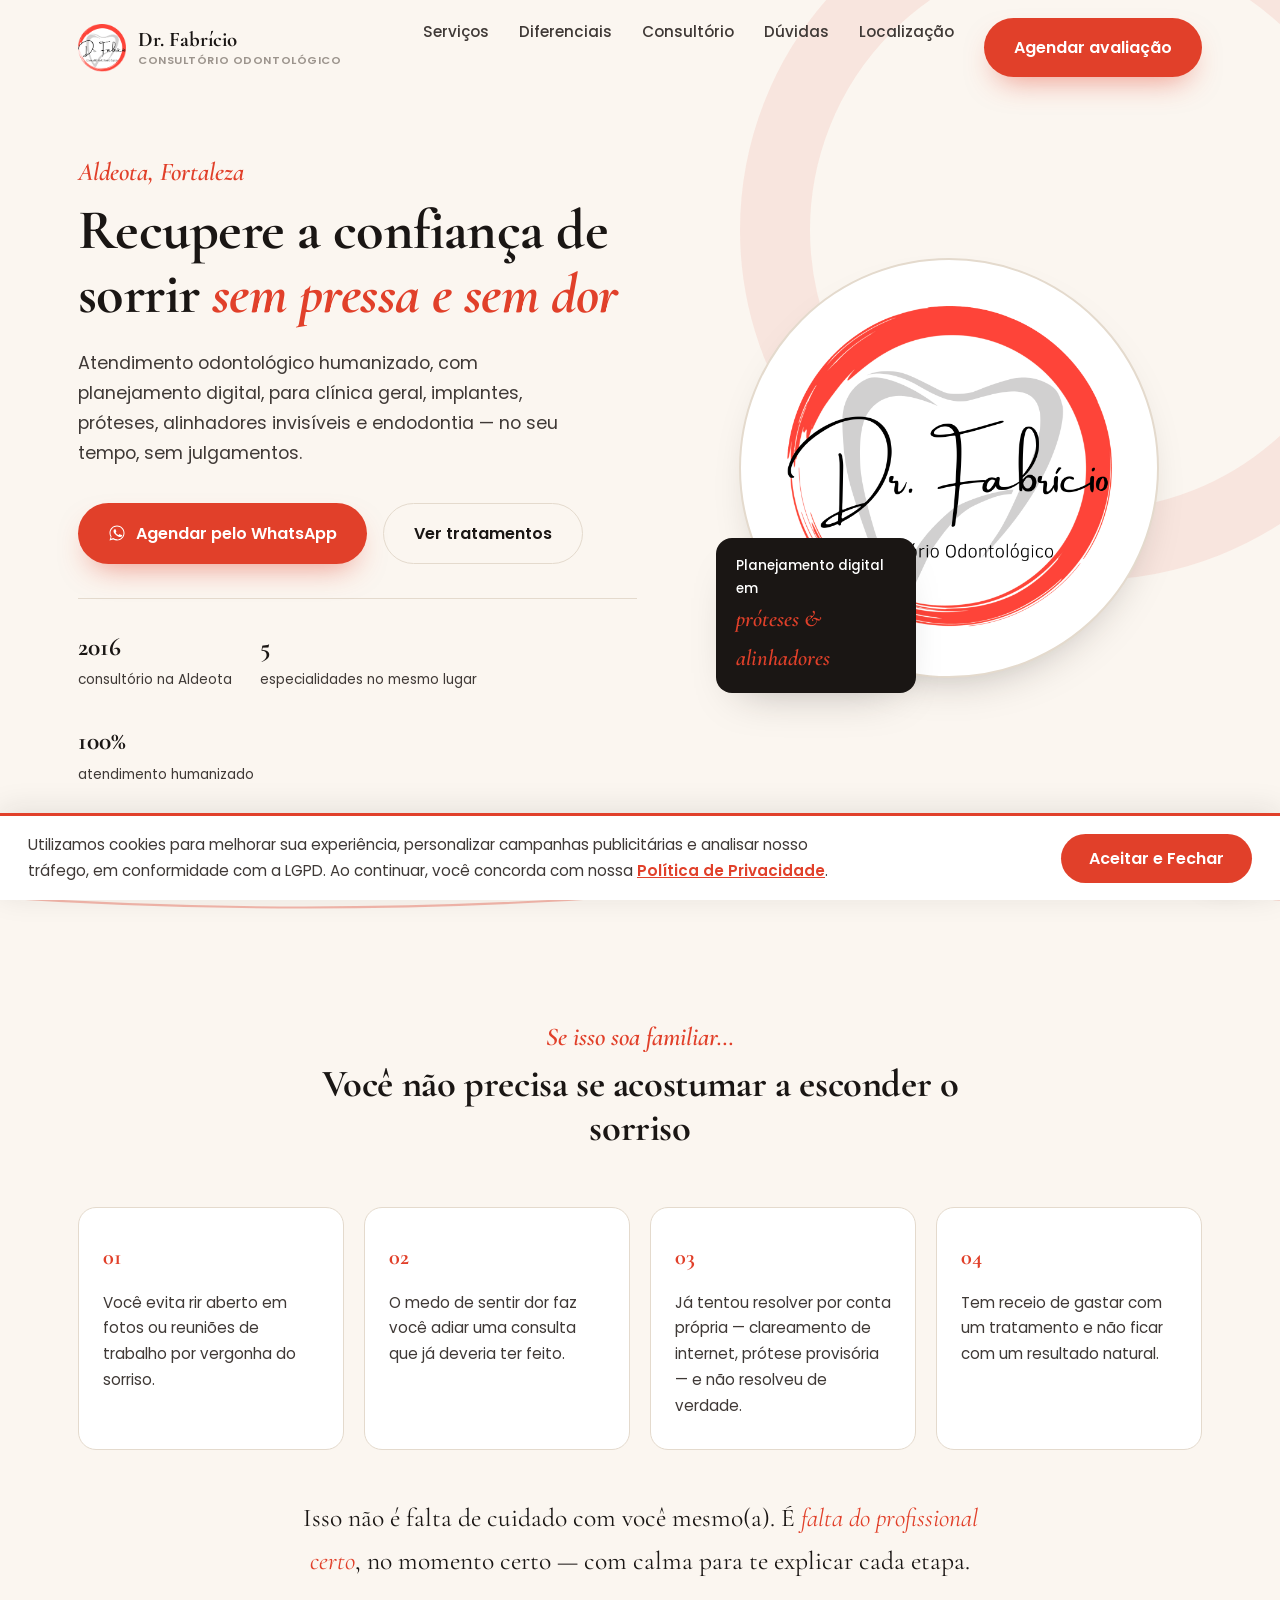
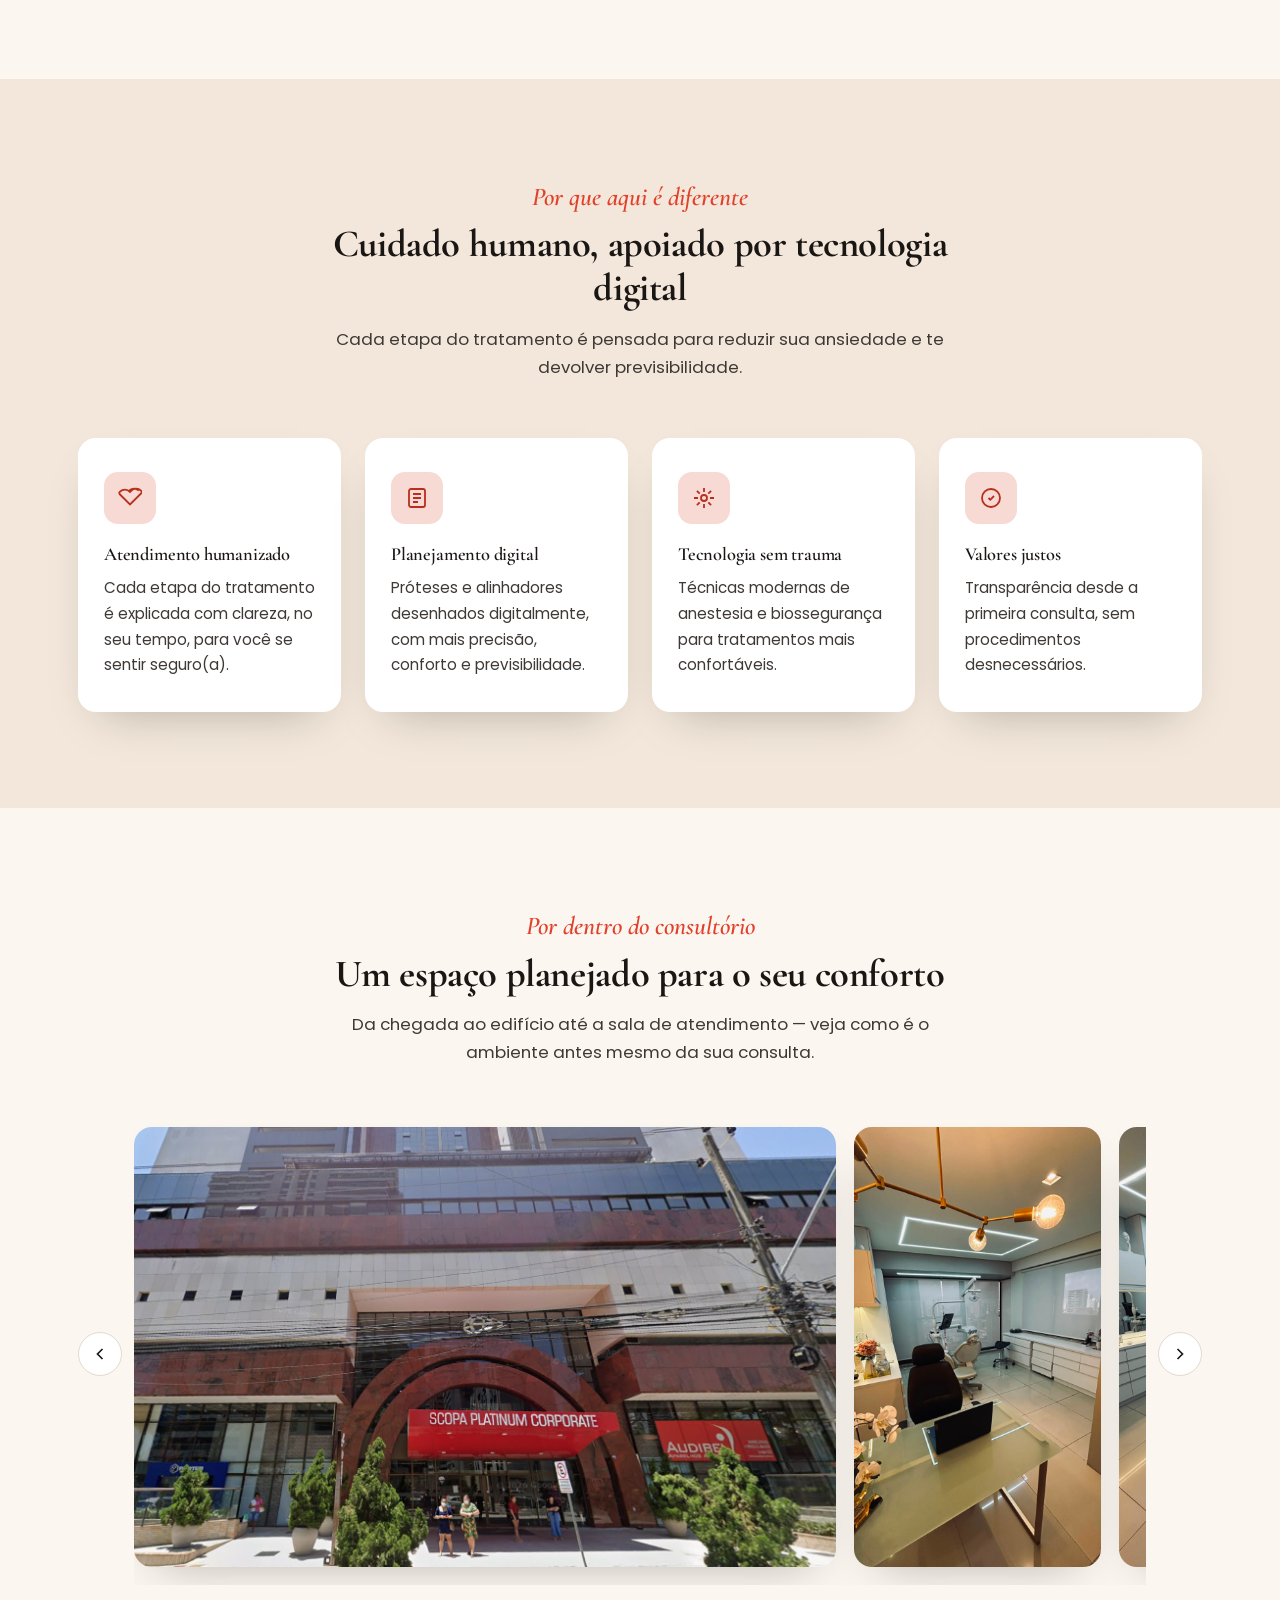
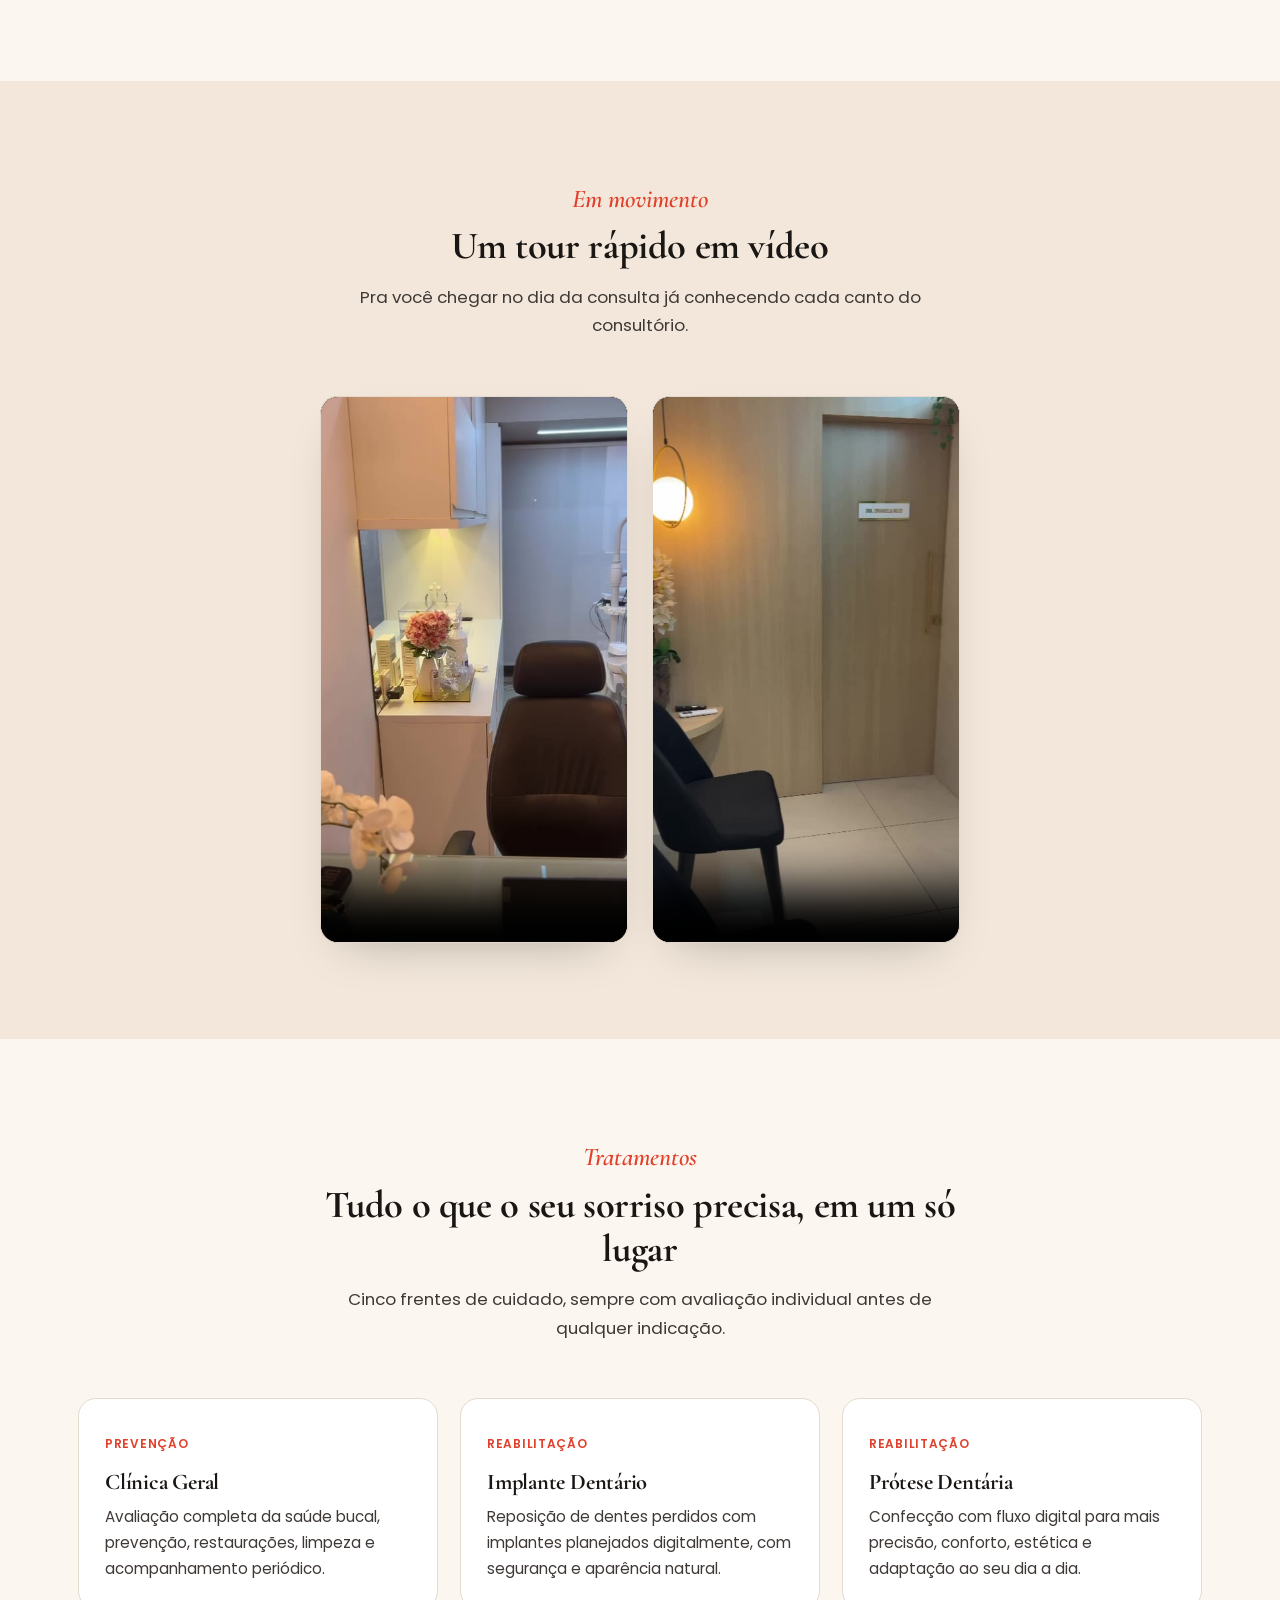
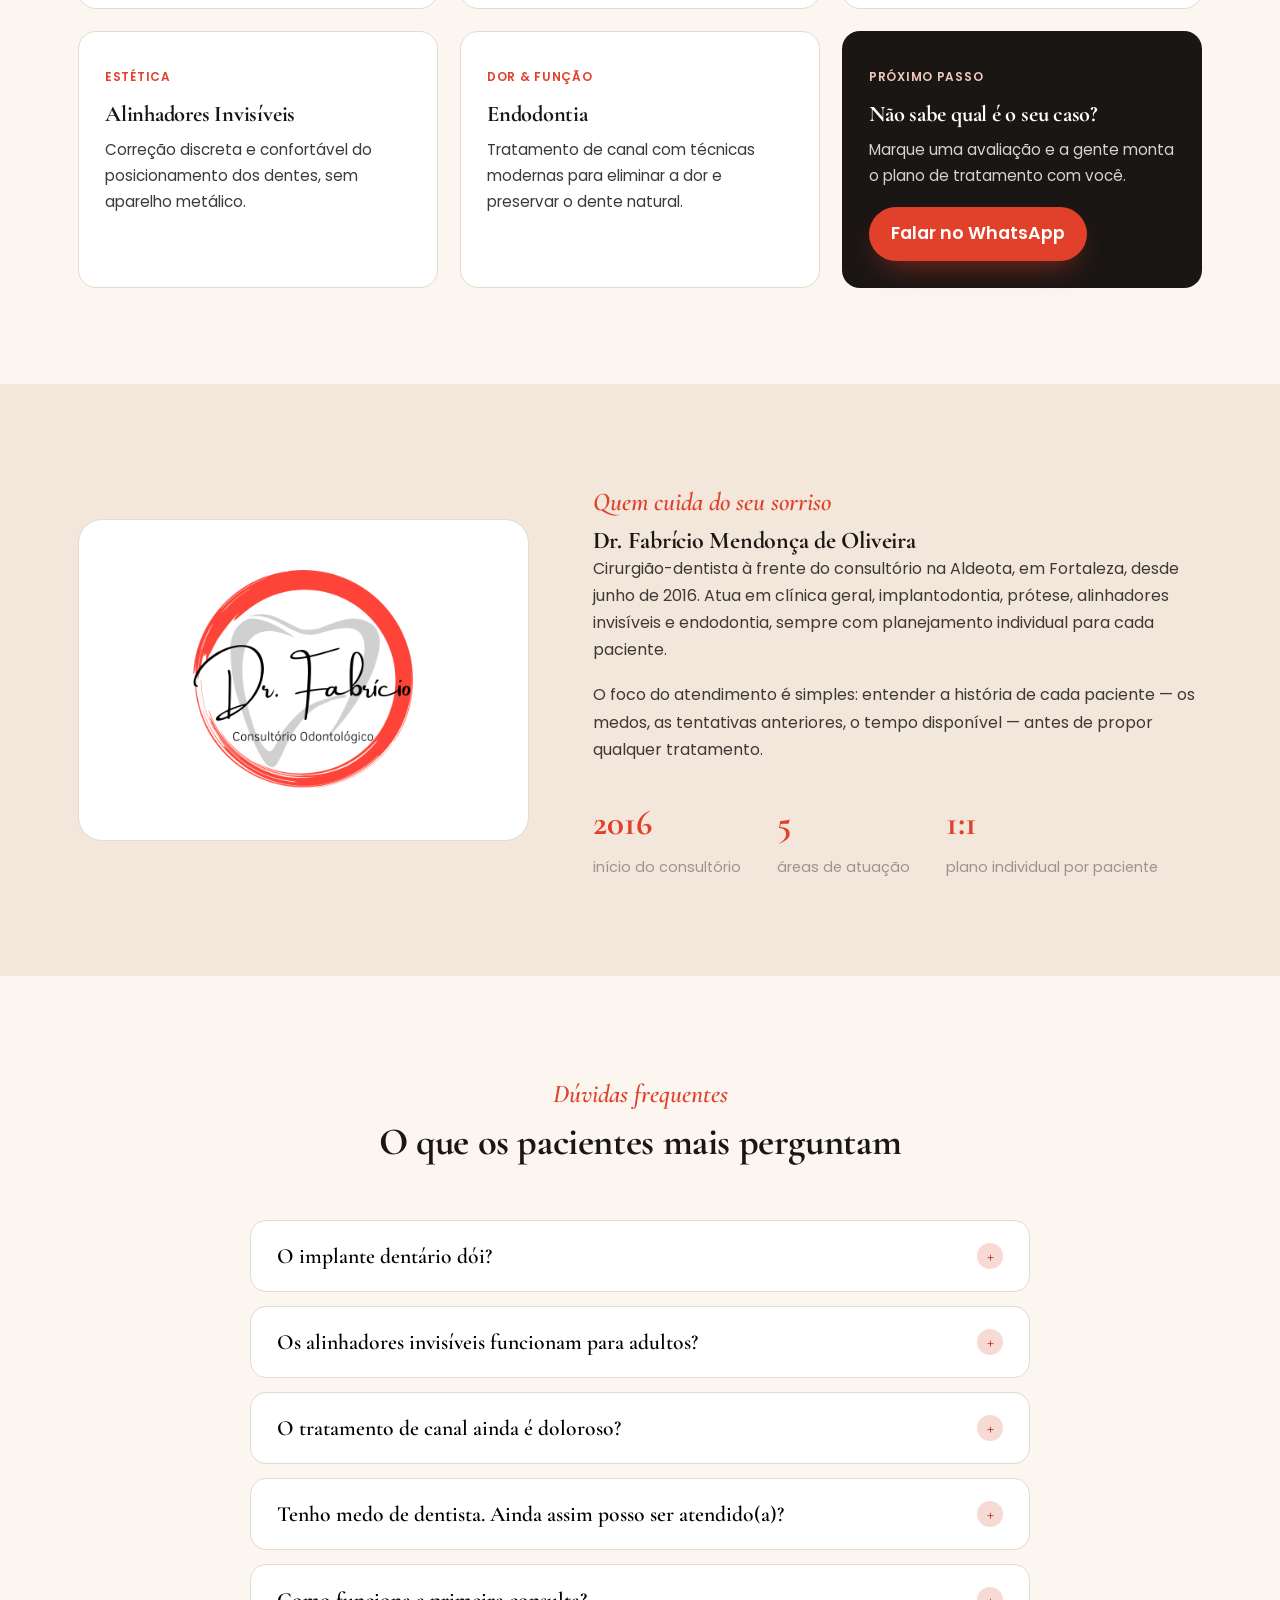
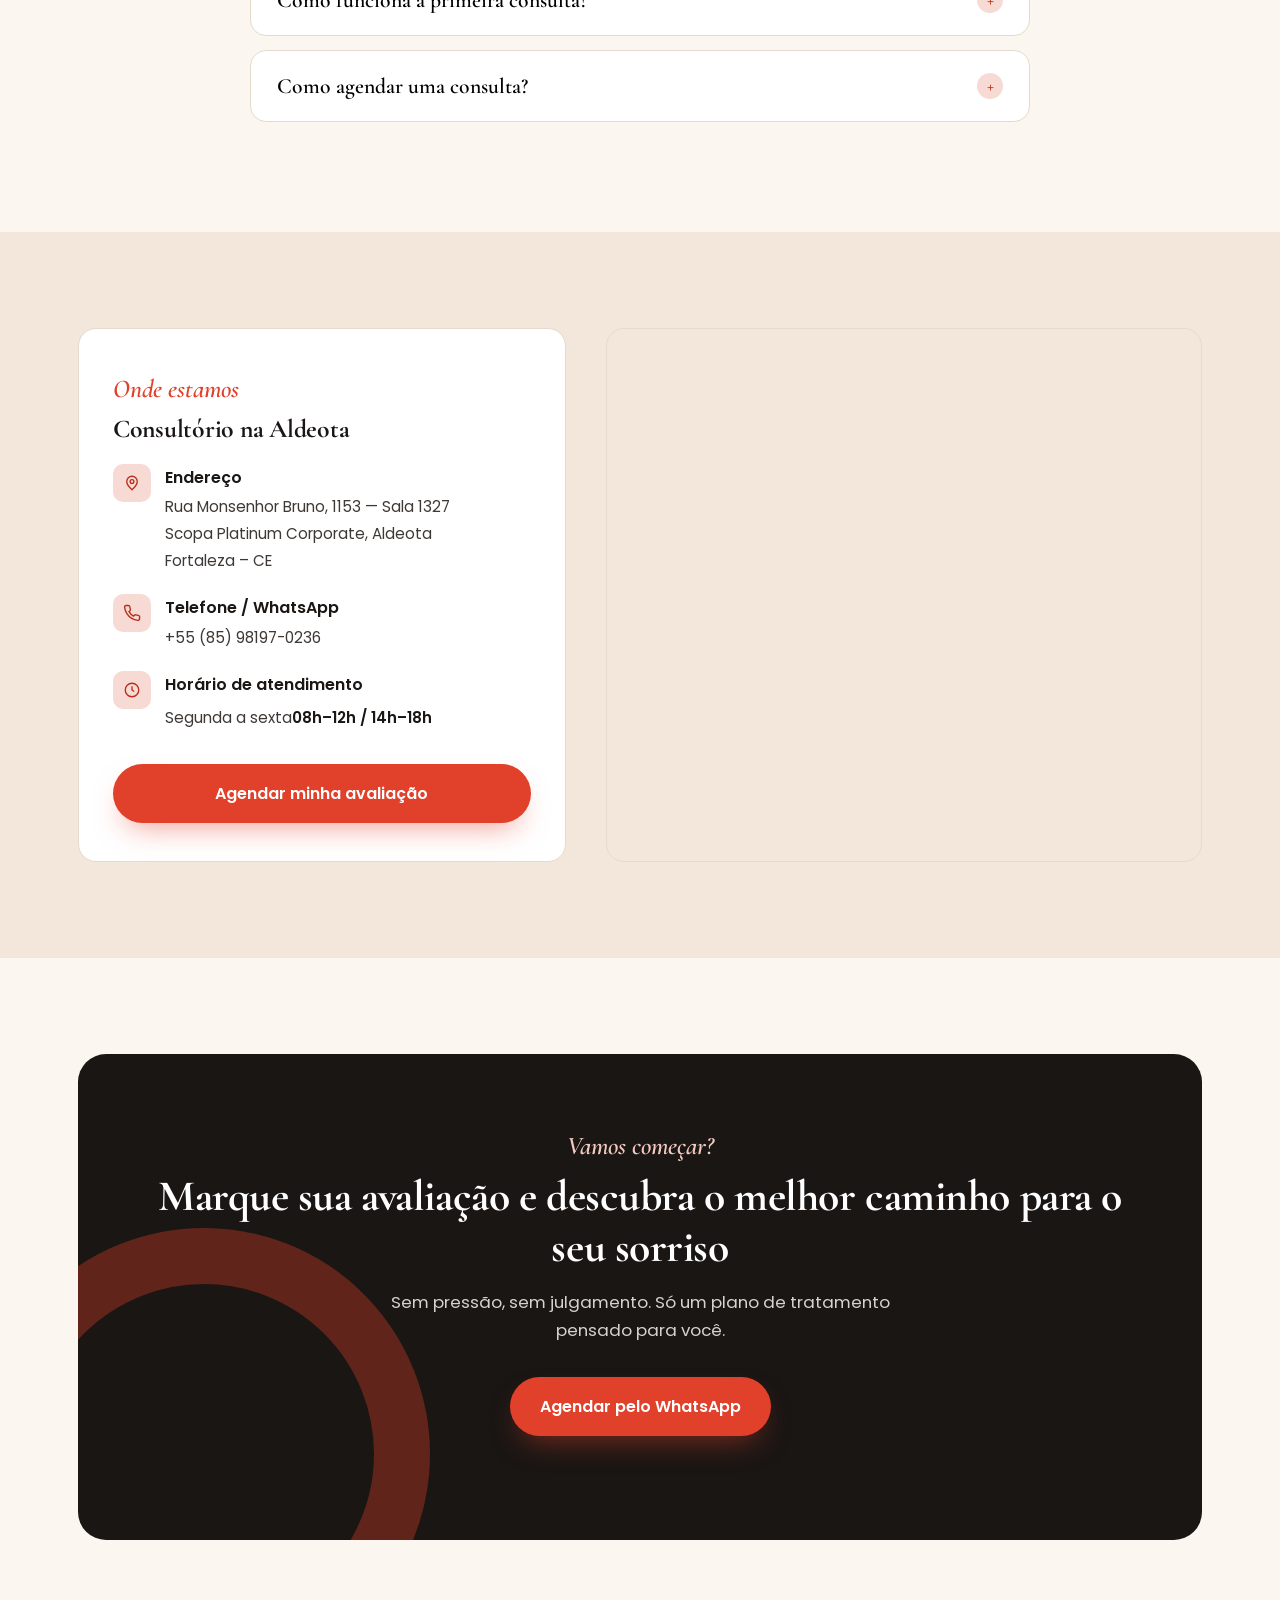
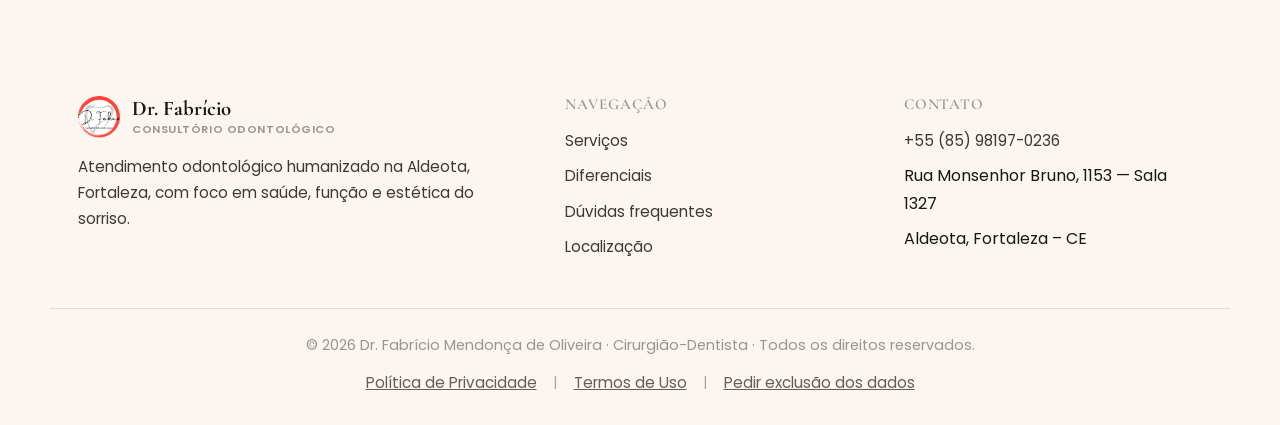
==== index.html @ 9b830673 "feat: atualizacao completa com LGPD, formspree e tipografia" ====
<!DOCTYPE html>
<html lang="pt-BR">
<head>
<meta charset="UTF-8">
<meta name="viewport" content="width=device-width, initial-scale=1.0">
<title>Dr. Fabrício Mendonça de Oliveira | Cirurgião-Dentista em Aldeota, Fortaleza</title>
<meta name="description" content="Consultório odontológico do Dr. Fabrício Mendonça de Oliveira na Aldeota, Fortaleza. Clínica geral, implante, prótese, alinhadores invisíveis e endodontia com atendimento humanizado e planejamento digital.">
<meta name="robots" content="index, follow">
<link rel="canonical" href="https://drfabriciooliveira.netlify.app/">
<meta name="theme-color" content="#E1402A">

<!-- Open Graph -->
<meta property="og:type" content="website">
<meta property="og:locale" content="pt_BR">
<meta property="og:url" content="https://drfabriciooliveira.netlify.app/">
<meta property="og:site_name" content="Dr. Fabrício Mendonça de Oliveira | Consultório Odontológico">
<meta property="og:title" content="Dr. Fabrício Mendonça de Oliveira | Cirurgião-Dentista em Aldeota, Fortaleza">
<meta property="og:description" content="Clínica geral, implante, prótese, alinhadores invisíveis e endodontia com atendimento humanizado e planejamento digital na Aldeota, Fortaleza.">
<meta property="og:image" content="https://drfabriciooliveira.netlify.app/assets/og-image.jpg">
<meta property="og:image:width" content="1200">
<meta property="og:image:height" content="630">

<!-- Twitter Card -->
<meta name="twitter:card" content="summary_large_image">
<meta name="twitter:title" content="Dr. Fabrício Mendonça de Oliveira | Cirurgião-Dentista em Aldeota, Fortaleza">
<meta name="twitter:description" content="Clínica geral, implante, prótese, alinhadores invisíveis e endodontia com atendimento humanizado e planejamento digital na Aldeota, Fortaleza.">
<meta name="twitter:image" content="https://drfabriciooliveira.netlify.app/assets/og-image.jpg">

<!-- Dados estruturados (Google) -->
<script type="application/ld+json">
{
  "@context": "https://schema.org",
  "@type": "Dentist",
  "name": "Dr. Fabrício Mendonça de Oliveira",
  "image": "https://drfabriciooliveira.netlify.app/assets/logo.png",
  "url": "https://drfabriciooliveira.netlify.app/",
  "telephone": "+5585981970236",
  "priceRange": "$$",
  "address": {
    "@type": "PostalAddress",
    "streetAddress": "Rua Monsenhor Bruno, 1153, Sala 1327, Scopa Platinum Corporate",
    "addressLocality": "Fortaleza",
    "addressRegion": "CE",
    "addressCountry": "BR"
  },
  "openingHoursSpecification": {
    "@type": "OpeningHoursSpecification",
    "dayOfWeek": ["Monday", "Tuesday", "Wednesday", "Thursday", "Friday"],
    "opens": "08:00",
    "closes": "18:00"
  },
  "medicalSpecialty": ["Dentistry", "Implantology", "Endodontics"],
  "founder": {
    "@type": "Person",
    "name": "Fabrício Mendonça de Oliveira"
  },
  "foundingDate": "2016-06"
}
</script>

<link rel="icon" type="image/x-icon" href="assets/favicon.ico">
<link rel="icon" type="image/png" sizes="16x16" href="assets/favicon-16x16.png">
<link rel="icon" type="image/png" sizes="32x32" href="assets/favicon-32x32.png">
<link rel="icon" type="image/png" sizes="48x48" href="assets/favicon-48x48.png">
<link rel="apple-touch-icon" sizes="180x180" href="assets/apple-touch-icon.png">
<link rel="icon" type="image/png" sizes="192x192" href="assets/android-chrome-192x192.png">
<link rel="icon" type="image/png" sizes="512x512" href="assets/android-chrome-512x512.png">

<link rel="preconnect" href="https://fonts.googleapis.com">
<link rel="preconnect" href="https://fonts.gstatic.com" crossorigin>
<!-- Única Fonte para 100% do Site: Cormorant Garamond -->
<link href="https://fonts.googleapis.com/css2?family=Cormorant+Garamond:ital,wght@0,500;0,600;0,700;1,500;1,600&family=Poppins:wght@400;500;600&display=swap" rel="stylesheet">

<link rel="stylesheet" href="style.css">
</head>
<body>

<!-- ================= HEADER ================= -->
<header id="header">
  <div class="container">
    <a href="#top" class="brand">
      <img src="assets/logo.png" alt="Logo Dr. Fabrício Mendonça de Oliveira">
      <div class="brand-name">Dr. Fabrício
        <span>Consultório Odontológico</span>
      </div>
    </a>
    <button class="menu-toggle" id="menuToggle" aria-label="Abrir menu" aria-expanded="false" aria-controls="navLinks">
      <span></span><span></span><span></span>
    </button>
    <nav>
      <ul class="nav-links" id="navLinks">
        <li><a href="#servicos">Serviços</a></li>
        <li><a href="#diferenciais">Diferenciais</a></li>
        <li><a href="#consultorio">Consultório</a></li>
        <li><a href="#faq">Dúvidas</a></li>
        <li><a href="#local">Localização</a></li>
        <li><a class="btn btn-primary" href="https://wa.me/5585981970236?text=Ol%C3%A1!%20Quero%20agendar%20uma%20avalia%C3%A7%C3%A3o." target="_blank" rel="noopener noreferrer">Agendar avaliação</a></li>
      </ul>
    </nav>
  </div>
</header>

<!-- ================= HERO ================= -->
<section class="hero" id="top">
  <div class="container">
    <div class="hero-copy reveal in">
      <span class="eyebrow">Aldeota, Fortaleza</span>
      <h1>Recupere a confiança de sorrir <em>sem pressa e sem dor</em></h1>
      <p class="lead">Atendimento odontológico humanizado, com planejamento digital, para clínica geral, implantes, próteses, alinhadores invisíveis e endodontia — no seu tempo, sem julgamentos.</p>
      <div class="hero-ctas">
        <a class="btn btn-primary" href="https://wa.me/5585981970236?text=Ol%C3%A1!%20Quero%20agendar%20uma%20avalia%C3%A7%C3%A3o." target="_blank" rel="noopener noreferrer">
          <svg width="18" height="18" viewBox="0 0 24 24" fill="currentColor"><path d="M17.5 14.4c-.3-.1-1.6-.8-1.9-.9-.3-.1-.4-.1-.6.1-.2.3-.7.9-.8 1-.2.2-.3.2-.5.1-1.5-.7-2.5-1.3-3.4-3-.3-.5.3-.4.7-1.5.1-.2 0-.4 0-.5C11 9.5 10.4 8 10.2 7.4c-.2-.5-.4-.5-.6-.5h-.5c-.2 0-.5.1-.7.3-.2.3-1 1-1 2.3s1 2.7 1.1 2.9c.1.2 2 3.1 4.9 4.3.7.3 1.2.5 1.6.6.7.2 1.3.2 1.8.1.6-.1 1.6-.7 1.9-1.3.2-.6.2-1.1.1-1.3-.1-.1-.3-.2-.5-.3z"/><path d="M12 2C6.5 2 2 6.5 2 12c0 1.9.5 3.7 1.5 5.3L2 22l4.9-1.3C8.4 21.5 10.2 22 12 22c5.5 0 10-4.5 10-10S17.5 2 12 2zm0 18.2c-1.6 0-3.2-.4-4.5-1.2l-.3-.2-3.3.9.9-3.2-.2-.3C3.7 14.9 3.3 13.5 3.3 12c0-4.8 3.9-8.7 8.7-8.7s8.7 3.9 8.7 8.7-3.9 8.7-8.7 8.7z"/></svg>
          Agendar pelo WhatsApp
        </a>
        <a class="btn btn-ghost" href="#servicos">Ver tratamentos</a>
      </div>
      <div class="hero-trust">
        <div><strong>2016</strong>consultório na Aldeota</div>
        <div><strong>5</strong>especialidades no mesmo lugar</div>
        <div><strong>100%</strong>atendimento humanizado</div>
      </div>
    </div>
    <div class="hero-visual reveal in">
      <div class="ring">
        <img src="assets/logo.png" alt="Dr. Fabrício Mendonça de Oliveira">
        <div class="badge">Planejamento digital em <span>próteses & alinhadores</span></div>
      </div>
    </div>
  </div>
</section>

<!-- brush arc divider -->
<svg class="arc-divider" viewBox="0 0 1200 40" preserveAspectRatio="none" aria-hidden="true">
  <path d="M0 20 Q 300 40 600 18 T 1200 22" stroke="currentColor" stroke-width="2" fill="none" opacity=".35"/>
</svg>

<!-- ================= DOR ================= -->
<section class="section" id="dor">
  <div class="container">
    <div class="section-head reveal">
      <span class="eyebrow">Se isso soa familiar…</span>
      <h2>Você não precisa se acostumar a esconder o sorriso</h2>
    </div>
    <div class="dores">
      <div class="dor-card reveal">
        <div class="num">01</div>
        <p>Você evita rir aberto em fotos ou reuniões de trabalho por vergonha do sorriso.</p>
      </div>
      <div class="dor-card reveal">
        <div class="num">02</div>
        <p>O medo de sentir dor faz você adiar uma consulta que já deveria ter feito.</p>
      </div>
      <div class="dor-card reveal">
        <div class="num">03</div>
        <p>Já tentou resolver por conta própria — clareamento de internet, prótese provisória — e não resolveu de verdade.</p>
      </div>
      <div class="dor-card reveal">
        <div class="num">04</div>
        <p>Tem receio de gastar com um tratamento e não ficar com um resultado natural.</p>
      </div>
    </div>
    <p class="bridge-line reveal">Isso não é falta de cuidado com você mesmo(a). É <em>falta do profissional certo</em>, no momento certo — com calma para te explicar cada etapa.</p>
  </div>
</section>

<!-- ================= DIFERENCIAIS ================= -->
<section class="section section-alt" id="diferenciais">
  <div class="container">
    <div class="section-head reveal">
      <span class="eyebrow">Por que aqui é diferente</span>
      <h2>Cuidado humano, apoiado por tecnologia digital</h2>
      <p>Cada etapa do tratamento é pensada para reduzir sua ansiedade e te devolver previsibilidade.</p>
    </div>
    <div class="diferenciais">
      <div class="dif-card reveal">
        <div class="icon"><svg width="24" height="24" viewBox="0 0 24 24" fill="none" stroke="currentColor" stroke-width="1.8"><path d="M20.8 4.6c-2.8-2.8-7.3-2.8-9.9.3L12 6l1.1-1.1c2.6-3.1 7.1-3.1 9.9-.3.8.8.8 2.1 0 2.9L12 18.5 2 8.5c-.8-.8-.8-2.1 0-2.9 2.8-2.8 7.3-2.8 9.9.3"/></svg></div>
        <h3>Atendimento humanizado</h3>
        <p>Cada etapa do tratamento é explicada com clareza, no seu tempo, para você se sentir seguro(a).</p>
      </div>
      <div class="dif-card reveal">
        <div class="icon"><svg width="24" height="24" viewBox="0 0 24 24" fill="none" stroke="currentColor" stroke-width="1.8"><rect x="4" y="3" width="16" height="18" rx="2"/><path d="M8 8h8M8 12h8M8 16h5"/></svg></div>
        <h3>Planejamento digital</h3>
        <p>Próteses e alinhadores desenhados digitalmente, com mais precisão, conforto e previsibilidade.</p>
      </div>
      <div class="dif-card reveal">
        <div class="icon"><svg width="24" height="24" viewBox="0 0 24 24" fill="none" stroke="currentColor" stroke-width="1.8"><path d="M12 2v4M12 18v4M4.9 4.9l2.8 2.8M16.3 16.3l2.8 2.8M2 12h4M18 12h4M4.9 19.1l2.8-2.8M16.3 7.7l2.8-2.8"/><circle cx="12" cy="12" r="3"/></svg></div>
        <h3>Tecnologia sem trauma</h3>
        <p>Técnicas modernas de anestesia e biossegurança para tratamentos mais confortáveis.</p>
      </div>
      <div class="dif-card reveal">
        <div class="icon"><svg width="24" height="24" viewBox="0 0 24 24" fill="none" stroke="currentColor" stroke-width="1.8"><circle cx="12" cy="12" r="9"/><path d="M9.5 12l1.8 1.8L15 10"/></svg></div>
        <h3>Valores justos</h3>
        <p>Transparência desde a primeira consulta, sem procedimentos desnecessários.</p>
      </div>
    </div>
  </div>
</section>

<!-- ================= GALERIA DE FOTOS ================= -->
<section class="section" id="consultorio">
  <div class="container">
    <div class="section-head reveal">
      <span class="eyebrow">Por dentro do consultório</span>
      <h2>Um espaço planejado para o seu conforto</h2>
      <p>Da chegada ao edifício até a sala de atendimento — veja como é o ambiente antes mesmo da sua consulta.</p>
    </div>
  </div>
  <div class="gallery-wrap">
    <button class="gallery-arrow gallery-prev" aria-label="Foto anterior" type="button">
      <svg width="20" height="20" viewBox="0 0 24 24" fill="none" stroke="currentColor" stroke-width="2"><path d="M15 18l-6-6 6-6"/></svg>
    </button>
    <div class="gallery-scroll" id="gallery">
      <figure class="gallery-item">
        <img src="assets/dentista-aldeota-fortaleza-fachada-consultorio.jpg" alt="Fachada do edifício Scopa Platinum Corporate, na Aldeota, onde fica o consultório do Dr. Fabrício" loading="lazy">
      </figure>
      <figure class="gallery-item">
        <img src="assets/recepcao-consultorio-dentista-aldeota.jpg" alt="Área de recepção do consultório odontológico na Aldeota, Fortaleza" loading="lazy">
      </figure>
      <figure class="gallery-item">
        <img src="assets/clinica-geral-dentista-aldeota-fortaleza.jpg" alt="Sala de atendimento de clínica geral do consultório do Dr. Fabrício" loading="lazy">
      </figure>
      <figure class="gallery-item">
        <img src="assets/tecnologia-odontologica-planejamento-digital.jpg" alt="Consultório com planejamento digital e vista da Aldeota, Fortaleza" loading="lazy">
      </figure>
      <figure class="gallery-item">
        <img src="assets/consultorio-odontologico-fortaleza.jpg" alt="Área de espera do consultório odontológico do Dr. Fabrício em Fortaleza" loading="lazy">
      </figure>
    </div>
    <button class="gallery-arrow gallery-next" aria-label="Próxima foto" type="button">
      <svg width="20" height="20" viewBox="0 0 24 24" fill="none" stroke="currentColor" stroke-width="2"><path d="M9 18l6-6-6-6"/></svg>
    </button>
  </div>
</section>

<!-- ================= CONSULTÓRIO (VÍDEOS) ================= -->
<section class="section section-alt" id="videos-consultorio">
  <div class="container">
    <div class="section-head reveal">
      <span class="eyebrow">Em movimento</span>
      <h2>Um tour rápido em vídeo</h2>
      <p>Pra você chegar no dia da consulta já conhecendo cada canto do consultório.</p>
    </div>
    <div class="videos-grid">
      <div class="video-card reveal">
        <video controls playsinline preload="metadata" poster="video/video-consultorio-1-poster.jpg">
          <source src="video/video-consultorio-1.mp4" type="video/mp4">
        </video>
      </div>
      <div class="video-card reveal">
        <video controls playsinline preload="metadata" poster="video/video-consultorio-2-poster.jpg">
          <source src="video/video-consultorio-2.mp4" type="video/mp4">
        </video>
      </div>
    </div>
  </div>
</section>

<!-- ================= SERVIÇOS ================= -->
<section class="section" id="servicos">
  <div class="container">
    <div class="section-head reveal">
      <span class="eyebrow">Tratamentos</span>
      <h2>Tudo o que o seu sorriso precisa, em um só lugar</h2>
      <p>Cinco frentes de cuidado, sempre com avaliação individual antes de qualquer indicação.</p>
    </div>
    <div class="servicos">
      <div class="servico-card reveal">
        <span class="tag">Prevenção</span>
        <h3>Clínica Geral</h3>
        <p>Avaliação completa da saúde bucal, prevenção, restaurações, limpeza e acompanhamento periódico.</p>
      </div>
      <div class="servico-card reveal">
        <span class="tag">Reabilitação</span>
        <h3>Implante Dentário</h3>
        <p>Reposição de dentes perdidos com implantes planejados digitalmente, com segurança e aparência natural.</p>
      </div>
      <div class="servico-card reveal">
        <span class="tag">Reabilitação</span>
        <h3>Prótese Dentária</h3>
        <p>Confecção com fluxo digital para mais precisão, conforto, estética e adaptação ao seu dia a dia.</p>
      </div>
      <div class="servico-card reveal">
        <span class="tag">Estética</span>
        <h3>Alinhadores Invisíveis</h3>
        <p>Correção discreta e confortável do posicionamento dos dentes, sem aparelho metálico.</p>
      </div>
      <div class="servico-card reveal">
        <span class="tag">Dor & função</span>
        <h3>Endodontia</h3>
        <p>Tratamento de canal com técnicas modernas para eliminar a dor e preservar o dente natural.</p>
      </div>
      <div class="servico-card reveal" style="background:var(--ink);border-color:transparent;">
        <span class="tag" style="color:#F2C9BF;">Próximo passo</span>
        <h3 style="color:#fff;">Não sabe qual é o seu caso?</h3>
        <p style="color:#D8D2CC;margin-bottom:18px;">Marque uma avaliação e a gente monta o plano de tratamento com você.</p>
        <a class="btn btn-primary" href="https://wa.me/5585981970236?text=Ol%C3%A1!%20Quero%20agendar%20uma%20avalia%C3%A7%C3%A3o." target="_blank" rel="noopener noreferrer" style="padding:12px 22px;font-size:1.1rem;">Falar no WhatsApp</a>
      </div>
    </div>
  </div>
</section>

<!-- ================= SOBRE ================= -->
<section class="section section-alt sobre" id="sobre">
  <div class="container">
    <div class="sobre-visual reveal">
      <img src="assets/logo.png" alt="Dr. Fabrício Mendonça de Oliveira">
    </div>
    <div class="sobre-text reveal">
      <span class="eyebrow">Quem cuida do seu sorriso</span>
      <h2>Dr. Fabrício Mendonça de Oliveira</h2>
      <p>Cirurgião-dentista à frente do consultório na Aldeota, em Fortaleza, desde junho de 2016. Atua em clínica geral, implantodontia, prótese, alinhadores invisíveis e endodontia, sempre com planejamento individual para cada paciente.</p>
      <p>O foco do atendimento é simples: entender a história de cada paciente — os medos, as tentativas anteriores, o tempo disponível — antes de propor qualquer tratamento.</p>
      <div class="sobre-stats">
        <div><strong>2016</strong><span>início do consultório</span></div>
        <div><strong>5</strong><span>áreas de atuação</span></div>
        <div><strong>1:1</strong><span>plano individual por paciente</span></div>
      </div>
    </div>
  </div>
</section>

<!-- ================= FAQ ================= -->
<section class="section" id="faq">
  <div class="container">
    <div class="section-head reveal">
      <span class="eyebrow">Dúvidas frequentes</span>
      <h2>O que os pacientes mais perguntam</h2>
    </div>
    <div class="faq-list">
      <div class="faq-item reveal">
        <button class="faq-q" aria-expanded="false"><span>O implante dentário dói?</span><span class="plus">+</span></button>
        <div class="faq-a"><p>O implante é realizado com anestesia local e técnicas modernas que proporcionam conforto durante o procedimento. A maioria dos pacientes relata um pós-operatório mais tranquilo do que imaginava.</p></div>
      </div>
      <div class="faq-item reveal">
        <button class="faq-q" aria-expanded="false"><span>Os alinhadores invisíveis funcionam para adultos?</span><span class="plus">+</span></button>
        <div class="faq-a"><p>Sim. São indicados para muitos casos em adultos que desejam corrigir o alinhamento dos dentes de forma discreta, confortável e sem aparelho metálico convencional.</p></div>
      </div>
      <div class="faq-item reveal">
        <button class="faq-q" aria-expanded="false"><span>O tratamento de canal ainda é doloroso?</span><span class="plus">+</span></button>
        <div class="faq-a"><p>Não. A endodontia evoluiu muito. Com anestesia adequada e técnicas atuais, o tratamento é realizado de forma segura e confortável, preservando o dente natural sempre que possível.</p></div>
      </div>
      <div class="faq-item reveal">
        <button class="faq-q" aria-expanded="false"><span>Tenho medo de dentista. Ainda assim posso ser atendido(a)?</span><span class="plus">+</span></button>
        <div class="faq-a"><p>Sim. Um dos diferenciais do consultório é o atendimento humanizado — cada etapa do tratamento é explicada com clareza para que você se sinta seguro(a) e confortável durante todo o processo.</p></div>
      </div>
      <div class="faq-item reveal">
        <button class="faq-q" aria-expanded="false"><span>Como funciona a primeira consulta?</span><span class="plus">+</span></button>
        <div class="faq-a"><p>É feita uma avaliação completa da saúde bucal, análise das suas necessidades e elaboração de um plano de tratamento personalizado, considerando saúde, função e estética.</p></div>
      </div>
      <div class="faq-item reveal">
        <button class="faq-q" aria-expanded="false"><span>Como agendar uma consulta?</span><span class="plus">+</span></button>
        <div class="faq-a"><p>O agendamento pode ser feito diretamente pelo telefone ou pelo WhatsApp. A equipe ajuda na escolha do melhor horário e esclarece todas as dúvidas antes da consulta.</p></div>
      </div>
    </div>
  </div>
</section>

<!-- ================= LOCALIZAÇÃO ================= -->
<section class="section section-alt local" id="local">
  <div class="container">
    <div class="local-info reveal">
      <span class="eyebrow">Onde estamos</span>
      <h3>Consultório na Aldeota</h3>

      <div class="local-row">
        <div class="ico"><svg width="18" height="18" viewBox="0 0 24 24" fill="none" stroke="currentColor" stroke-width="1.8"><path d="M12 21s-7-6.2-7-11a7 7 0 1 1 14 0c0 4.8-7 11-7 11z"/><circle cx="12" cy="10" r="2.5"/></svg></div>
        <div>
          <strong>Endereço</strong>
          <span>Rua Monsenhor Bruno, 1153 — Sala 1327<br>Scopa Platinum Corporate, Aldeota<br>Fortaleza – CE</span>
        </div>
      </div>

      <div class="local-row">
        <div class="ico"><svg width="18" height="18" viewBox="0 0 24 24" fill="none" stroke="currentColor" stroke-width="1.8"><path d="M22 16.9v3a2 2 0 0 1-2.2 2 19.8 19.8 0 0 1-8.6-3.1 19.5 19.5 0 0 1-6-6 19.8 19.8 0 0 1-3.1-8.6A2 2 0 0 1 4.1 2h3a2 2 0 0 1 2 1.7c.1 1.1.4 2.1.7 3.1a2 2 0 0 1-.5 2.1L8 10.2a16 16 0 0 0 6 6l1.3-1.3a2 2 0 0 1 2.1-.5c1 .4 2 .6 3.1.7a2 2 0 0 1 1.7 2z"/></svg></div>
        <div>
          <strong>Telefone / WhatsApp</strong>
          <a href="https://wa.me/5585981970236" target="_blank" rel="noopener noreferrer">+55 (85) 98197-0236</a>
        </div>
      </div>

      <div class="local-row">
        <div class="ico"><svg width="18" height="18" viewBox="0 0 24 24" fill="none" stroke="currentColor" stroke-width="1.8"><circle cx="12" cy="12" r="9"/><path d="M12 7v5l3 2"/></svg></div>
        <div>
          <strong>Horário de atendimento</strong>
          <table class="hours-table">
            <tr><td>Segunda a sexta</td><td>08h–12h / 14h–18h</td></tr>
          </table>
        </div>
      </div>

      <a class="btn btn-primary" style="margin-top:10px;width:100%;justify-content:center;" href="https://wa.me/5585981970236?text=Ol%C3%A1!%20Quero%20agendar%20uma%20avalia%C3%A7%C3%A3o." target="_blank" rel="noopener noreferrer">Agendar minha avaliação</a>
    </div>

    <div class="map-frame reveal">
      <iframe
        src="https://www.google.com/maps?q=Rua+Monsenhor+Bruno+1153+Aldeota+Fortaleza+CE&output=embed"
        loading="lazy"
        referrerpolicy="no-referrer-when-downgrade"
        title="Mapa do consultório do Dr. Fabrício Mendonça de Oliveira">
      </iframe>
    </div>
  </div>
</section>

<!-- ================= CTA FINAL ================= -->
<section class="section">
  <div class="container">
    <div class="cta-final reveal">
      <span class="eyebrow" style="color:#F2C9BF;">Vamos começar?</span>
      <h2>Marque sua avaliação e descubra o melhor caminho para o seu sorriso</h2>
      <p>Sem pressão, sem julgamento. Só um plano de tratamento pensado para você.</p>
      <div class="hero-ctas">
        <a class="btn btn-primary" href="https://wa.me/5585981970236?text=Ol%C3%A1!%20Quero%20agendar%20uma%20avalia%C3%A7%C3%A3o." target="_blank" rel="noopener noreferrer">Agendar pelo WhatsApp</a>
      </div>
    </div>
  </div>
</section>

<!-- ================= FOOTER ================= -->
<footer>
  <div class="container">
    <div>
      <div class="foot-brand">
        <img src="assets/logo.png" alt="Logo Dr. Fabrício">
        <div class="brand-name">Dr. Fabrício<span>Consultório Odontológico</span></div>
      </div>
      <p>Atendimento odontológico humanizado na Aldeota, Fortaleza, com foco em saúde, função e estética do sorriso.</p>
    </div>
    <div>
      <h4>Navegação</h4>
      <ul>
        <li><a href="#servicos">Serviços</a></li>
        <li><a href="#diferenciais">Diferenciais</a></li>
        <li><a href="#faq">Dúvidas frequentes</a></li>
        <li><a href="#local">Localização</a></li>
      </ul>
    </div>
    <div>
      <h4>Contato</h4>
      <ul>
        <li><a href="https://wa.me/5585981970236" target="_blank" rel="noopener noreferrer">+55 (85) 98197-0236</a></li>
        <li><span>Rua Monsenhor Bruno, 1153 — Sala 1327</span></li>
        <li><span>Aldeota, Fortaleza – CE</span></li>
      </ul>
    </div>
  </div>
  
  <div class="bottom">
    <div>© 2026 Dr. Fabrício Mendonça de Oliveira · Cirurgião-Dentista · Todos os direitos reservados.</div>
    <div class="legal-links">
      <a href="politica-de-privacidade.html">Política de Privacidade</a>
      <span>|</span>
      <a href="termos-de-uso.html">Termos de Uso</a>
      <span>|</span>
      <a href="exclusao-de-dados.html">Pedir exclusão dos dados</a>
    </div>
  </div>
</footer>

<a class="wa-float" href="https://wa.me/5585981970236?text=Ol%C3%A1!%20Quero%20agendar%20uma%20avalia%C3%A7%C3%A3o." target="_blank" rel="noopener noreferrer" aria-label="Falar no WhatsApp">
  <svg width="28" height="28" viewBox="0 0 24 24" fill="#fff"><path d="M17.5 14.4c-.3-.1-1.6-.8-1.9-.9-.3-.1-.4-.1-.6.1-.2.3-.7.9-.8 1-.2.2-.3.2-.5.1-1.5-.7-2.5-1.3-3.4-3-.3-.5.3-.4.7-1.5.1-.2 0-.4 0-.5C11 9.5 10.4 8 10.2 7.4c-.2-.5-.4-.5-.6-.5h-.5c-.2 0-.5.1-.7.3-.2.3-1 1-1 2.3s1 2.7 1.1 2.9c.1.2 2 3.1 4.9 4.3.7.3 1.2.5 1.6.6.7.2 1.3.2 1.8.1.6-.1 1.6-.7 1.9-1.3.2-.6.2-1.1.1-1.3-.1-.1-.3-.2-.5-.3z"/><path d="M12 2C6.5 2 2 6.5 2 12c0 1.9.5 3.7 1.5 5.3L2 22l4.9-1.3C8.4 21.5 10.2 22 12 22c5.5 0 10-4.5 10-10S17.5 2 12 2zm0 18.2c-1.6 0-3.2-.4-4.5-1.2l-.3-.2-3.3.9.9-3.2-.2-.3C3.7 14.9 3.3 13.5 3.3 12c0-4.8 3.9-8.7 8.7-8.7s8.7 3.9 8.7 8.7-3.9 8.7-8.7 8.7z"/></svg>
</a>

<script src="script.js"></script>

</body>
</html>
---- style.css ----
:root{
  --red:#E1402A;
  --red-dark:#B92E1C;
  --red-soft:#F7DAD3;
  --ink:#1A1614; /* Levemente mais escuro para facilitar leitura */
  --ink-soft:#3F3936; /* Mais contraste para textos de parágrafos */
  --cream:#FBF6F0;
  --sand:#F2E7DA;
  --stone:#9C948D;
  --stone-line:#E4DACD;
  --white:#FFFFFF;
  --radius:18px;
  --shadow:0 20px 45px -25px rgba(33,28,26,.35);
}

*{margin:0;padding:0;box-sizing:border-box;}
html{scroll-behavior:smooth;}

body{
  /* Textos de leitura usam Poppins (Super legível) */
  font-family:'Poppins', sans-serif;
  font-size: 1rem;
  color:var(--ink);
  background:var(--cream);
  line-height:1.7; /* Aumentado para respirar melhor as linhas */
  overflow-x:hidden;
}

h1,h2,h3,h4{
  /* Títulos mantém o luxo da Cormorant Garamond */
  font-family:'Cormorant Garamond', serif;
  font-weight:700;
  line-height:1.15;
  letter-spacing:-0.01em;
  color:var(--ink);
}

.eyebrow{
  font-family:'Cormorant Garamond', serif;
  font-style: italic;
  font-size:1.6rem; 
  color:var(--red);
  font-weight:600;
  display:inline-block;
  margin-bottom:.25rem;
}

a{color:inherit;text-decoration:none;}
img{max-width:100%;display:block;}
ul{list-style:none;}
button{font-family:inherit;cursor:pointer;border:none;background:none;}

.container{
  width:100%;
  max-width:1180px;
  margin:0 auto;
  padding:0 28px;
}

section{position:relative;}

/* ---------- Hand-drawn arc divider ---------- */
.arc-divider{
  display:block;
  width:100%;
  height:auto;
  color:var(--red);
}

/* ---------- Buttons ---------- */
.btn{
  display:inline-flex;
  align-items:center;
  gap:10px;
  padding:16px 30px;
  border-radius:999px;
  font-weight:600; /* Botões ficam destacados */
  font-size:1rem;
  transition:transform .25s ease, box-shadow .25s ease, background .25s ease;
  white-space:nowrap;
}
.btn-primary{
  background:var(--red);
  color:var(--white);
  box-shadow:0 14px 30px -12px rgba(225,64,42,.55);
}
.btn-primary:hover{background:var(--red-dark);transform:translateY(-2px);}
.btn-ghost{
  background:transparent;
  color:var(--ink);
  border:1.5px solid var(--stone-line);
}
.btn-ghost:hover{border-color:var(--red);color:var(--red);}
.btn svg{flex-shrink:0;}

/* ---------- Header ---------- */
header{
  position:fixed;
  top:0;left:0;right:0;
  z-index:100;
  padding:18px 0;
  transition:background .3s ease, padding .3s ease, box-shadow .3s ease;
}
header.scrolled{
  background:rgba(251,246,240,.95);
  backdrop-filter:blur(10px);
  padding:12px 0;
  box-shadow:0 8px 24px -16px rgba(0,0,0,.2);
}
header .container{
  display:flex;
  align-items:center;
  justify-content:space-between;
}
.brand{display:flex;align-items:center;gap:12px;}
.brand img{width:48px;height:48px;object-fit:contain;}
.brand-name{font-family:'Cormorant Garamond', serif;font-size:1.3rem;font-weight:700;line-height:1.1;}
.brand-name span{display:block;font-family:'Poppins', sans-serif; font-size:.7rem;color:var(--stone);font-weight:600;letter-spacing:.05em;text-transform:uppercase; margin-top: 2px;}

nav{display:flex;align-items:center;gap:34px;}
nav a{font-size:.95rem;font-weight:500;color:var(--ink-soft);transition:color .2s;}
nav a:hover{color:var(--red);}
.nav-links{display:flex;gap:30px;}

.menu-toggle{display:none;flex-direction:column;gap:5px;padding:6px;z-index:110;}
.menu-toggle span{width:24px;height:2.5px;background:var(--ink);border-radius:2px;transition:.3s;}

/* ---------- Hero ---------- */
.hero{
  padding:150px 0 90px;
  position:relative;
  overflow:hidden;
}
.hero::before{
  content:"";
  position:absolute;
  top:-120px;right:-160px;
  width:560px;height:560px;
  border-radius:50%;
  border:70px solid var(--red-soft);
  opacity:.6;
}
.hero .container{
  display:grid;
  grid-template-columns:1.05fr .95fr;
  gap:60px;
  align-items:center;
  position:relative;
  z-index:2;
}
.hero h1{
  font-size:clamp(2.6rem,4.4vw,4rem);
  margin-bottom:22px;
}
.hero h1 em{
  font-style:italic; /* Elegância no itálico */
  color:var(--red);
}
.hero p.lead{
  font-size:1.1rem;
  color:var(--ink-soft);
  max-width:520px;
  margin-bottom:34px;
}
.hero-ctas{display:flex;gap:16px;flex-wrap:wrap;margin-bottom:34px;}
.hero-trust{
  display:flex;
  gap:28px;
  flex-wrap:wrap;
  padding-top:26px;
  border-top:1px solid var(--stone-line);
}
.hero-trust div{font-size:.85rem;color:var(--ink-soft);}
.hero-trust strong{display:block;font-family:'Cormorant Garamond', serif;font-size:1.6rem;color:var(--ink);font-weight:700;}

.hero-visual{
  position:relative;
  display:flex;
  align-items:center;
  justify-content:center;
}
.hero-visual .ring{
  width:100%;
  max-width:420px;
  aspect-ratio:1/1;
  border-radius:50%;
  background:var(--white);
  border:2px solid var(--stone-line);
  display:flex;
  align-items:center;
  justify-content:center;
  position:relative;
  box-shadow:var(--shadow);
}
.hero-visual .ring img{width:78%;}
.hero-visual .badge{
  position:absolute;
  bottom:-4%;
  left:-6%;
  background:var(--ink);
  color:var(--white);
  padding:16px 20px;
  border-radius:16px;
  font-size:.85rem;
  font-weight:500;
  box-shadow:var(--shadow);
  max-width:200px;
}
.hero-visual .badge span{display:block;color:var(--red);font-family:'Cormorant Garamond', serif; font-style: italic; font-size:1.4rem;font-weight:600;}

/* ---------- Section shell ---------- */
.section{padding:96px 0;}
.section-alt{background:var(--sand);}
.section-head{
  max-width:640px;
  margin:0 auto 56px;
  text-align:center;
}
.section-head h2{font-size:clamp(2rem,3vw,2.6rem);}
.section-head p{color:var(--ink-soft);margin-top:14px;font-size:1.05rem;}
.reveal{opacity:0;transform:translateY(28px);transition:opacity .7s ease, transform .7s ease;}
.reveal.in{opacity:1;transform:translateY(0);}

/* ---------- Dores ---------- */
.dores{
  display:grid;
  grid-template-columns:repeat(4,1fr);
  gap:20px;
}
.dor-card{
  background:var(--white);
  border-radius:var(--radius);
  padding:30px 24px;
  border:1px solid var(--stone-line);
}
.dor-card .num{
  font-family:'Cormorant Garamond', serif;
  font-size:1.4rem;
  color:var(--red);
  font-weight:700;
  margin-bottom:14px;
}
.dor-card p{font-size:.95rem;color:var(--ink-soft);}
.bridge-line{
  text-align:center;
  max-width:680px;
  margin:46px auto 0;
  font-family:'Cormorant Garamond', serif;
  font-size:1.6rem;
  color:var(--ink);
}
.bridge-line em{font-style:italic;color:var(--red);}

/* ---------- Diferenciais ---------- */
.diferenciais{
  display:grid;
  grid-template-columns:repeat(4,1fr);
  gap:24px;
}
.dif-card{
  background:var(--white);
  padding:34px 26px;
  border-radius:var(--radius);
  box-shadow:var(--shadow);
  text-align:left;
}
.dif-card .icon{
  width:52px;height:52px;
  border-radius:14px;
  background:var(--red-soft);
  display:flex;align-items:center;justify-content:center;
  margin-bottom:20px;
  color:var(--red-dark);
}
.dif-card h3{font-size:1.15rem;margin-bottom:10px;font-weight:600;}
.dif-card p{font-size:.95rem;color:var(--ink-soft);}

/* ---------- Serviços ---------- */
.servicos{
  display:grid;
  grid-template-columns:repeat(3,1fr);
  gap:22px;
}
.servico-card{
  background:var(--white);
  border-radius:var(--radius);
  padding:30px 26px 26px;
  border:1px solid var(--stone-line);
  transition:transform .25s ease, box-shadow .25s ease, border-color .25s ease;
}
.servico-card:hover{
  transform:translateY(-6px);
  box-shadow:var(--shadow);
  border-color:transparent;
}
.servico-card .tag{
  display:inline-block;
  font-size:.75rem;
  font-weight:600;
  letter-spacing:.06em;
  text-transform:uppercase;
  color:var(--red);
  margin-bottom:14px;
}
.servico-card h3{font-size:1.4rem;margin-bottom:10px;}
.servico-card p{font-size:.95rem;color:var(--ink-soft);}

/* ---------- Galeria de fotos (scroll-snap) ---------- */
.gallery-wrap{
  position:relative;
  display:flex;
  align-items:center;
  gap:12px;
  max-width:1180px;
  margin:0 auto;
  padding:0 28px;
}
.gallery-scroll{
  display:flex;
  gap:18px;
  overflow-x:auto;
  scroll-snap-type:x mandatory;
  scroll-behavior:smooth;
  padding:4px 0 18px;
  -webkit-overflow-scrolling:touch;
  scrollbar-width:thin;
  scrollbar-color:var(--stone-line) transparent;
}
.gallery-scroll::-webkit-scrollbar{height:6px;}
.gallery-scroll::-webkit-scrollbar-thumb{background:var(--stone-line);border-radius:8px;}
.gallery-item{
  flex:0 0 auto;
  height:440px;
  scroll-snap-align:start;
  border-radius:var(--radius);
  overflow:hidden;
  box-shadow:var(--shadow);
  margin:0;
}
.gallery-item img{
  height:100%;
  width:auto;
  display:block;
  object-fit:cover;
}
.gallery-arrow{
  flex-shrink:0;
  width:44px;height:44px;
  border-radius:50%;
  background:var(--white);
  border:1.5px solid var(--stone-line);
  color:var(--ink);
  display:flex;align-items:center;justify-content:center;
  box-shadow:var(--shadow);
  transition:background .2s ease, color .2s ease, border-color .2s ease;
}
.gallery-arrow:hover{background:var(--red);color:var(--white);border-color:var(--red);}

/* ---------- Vídeos do consultório ---------- */
.videos-grid{
  display:grid;
  grid-template-columns:repeat(auto-fit, minmax(220px, 1fr));
  gap:24px;
  max-width:640px;
  margin:0 auto;
}
.video-card{
  aspect-ratio:9/16;
  border-radius:var(--radius);
  overflow:hidden;
  border:1px solid var(--stone-line);
  box-shadow:var(--shadow);
  background:#000;
}
.video-card video{
  width:100%;
  height:100%;
  object-fit:cover;
  display:block;
}

/* ---------- Sobre ---------- */
.sobre .container{
  display:grid;
  grid-template-columns:.85fr 1.15fr;
  gap:64px;
  align-items:center;
}
.sobre-visual{
  background:var(--white);
  border-radius:24px;
  padding:50px 30px;
  display:flex;
  align-items:center;
  justify-content:center;
  border:1px solid var(--stone-line);
}
.sobre-visual img{width:220px;}
.sobre-text p{color:var(--ink-soft);margin-bottom:18px;font-size:1rem;}
.sobre-stats{
  display:flex;
  gap:36px;
  margin-top:30px;
  flex-wrap:wrap;
}
.sobre-stats div strong{
  display:block;
  font-family:'Cormorant Garamond', serif;
  font-size:2.2rem;
  font-weight:700;
  color:var(--red);
}
.sobre-stats div span{font-size:.9rem;color:var(--stone);}

/* ---------- FAQ ---------- */
.faq-list{max-width:780px;margin:0 auto;}
.faq-item{
  background:var(--white);
  border:1px solid var(--stone-line);
  border-radius:16px;
  margin-bottom:14px;
  overflow:hidden;
}
.faq-q{
  width:100%;
  display:flex;
  align-items:center;
  justify-content:space-between;
  gap:16px;
  padding:22px 26px;
  text-align:left;
  font-family:'Cormorant Garamond', serif;
  font-size:1.35rem;
  font-weight:600;
}
.faq-q .plus{
  flex-shrink:0;
  width:26px;height:26px;
  border-radius:50%;
  background:var(--red-soft);
  color:var(--red-dark);
  display:flex;align-items:center;justify-content:center;
  font-size:1.1rem;
  transition:transform .3s ease, background .3s ease;
}
.faq-item.open .faq-q .plus{transform:rotate(45deg);background:var(--red);color:#fff;}
.faq-a{
  max-height:0;
  overflow:hidden;
  transition:max-height .35s ease;
}
.faq-a p{padding:0 26px 22px;color:var(--ink-soft);font-size:.95rem;max-width:640px;}

/* ---------- Localização ---------- */
.local .container{
  display:grid;
  grid-template-columns:.9fr 1.1fr;
  gap:40px;
  align-items:stretch;
}
.local-info{
  background:var(--white);
  border-radius:var(--radius);
  padding:38px 34px;
  border:1px solid var(--stone-line);
}
.local-info h3{font-size:1.6rem;margin-bottom:20px;}
.local-row{
  display:flex;
  gap:14px;
  margin-bottom:20px;
  align-items:flex-start;
}
.local-row .ico{
  width:38px;height:38px;
  border-radius:10px;
  background:var(--red-soft);
  color:var(--red-dark);
  display:flex;align-items:center;justify-content:center;
  flex-shrink:0;
}
.local-row strong{display:block;font-size:1rem;margin-bottom:2px;font-weight:600;}
.local-row span, .local-row a{font-size:.95rem;color:var(--ink-soft);}
.hours-table{width:100%;border-collapse:collapse;font-size:.95rem;margin-top:4px;}
.hours-table td{padding:3px 0;color:var(--ink-soft);}
.hours-table td:last-child{text-align:right;font-weight:600;color:var(--ink);}
.map-frame{
  border-radius:var(--radius);
  overflow:hidden;
  border:1px solid var(--stone-line);
  min-height:340px;
}
.map-frame iframe{width:100%;height:100%;min-height:340px;border:0;display:block;}

/* ---------- CTA final ---------- */
.cta-final{
  background:var(--ink);
  color:var(--white);
  border-radius:28px;
  margin:0 auto;
  max-width:1180px;
  padding:70px 60px;
  text-align:center;
  position:relative;
  overflow:hidden;
}
.cta-final::before{
  content:"";
  position:absolute;
  bottom:-140px;left:-100px;
  width:340px;height:340px;
  border-radius:50%;
  border:56px solid rgba(225,64,42,.35);
}
.cta-final h2{color:var(--white);font-size:clamp(2rem,3.4vw,2.8rem);margin-bottom:16px;position:relative;z-index:2;}
.cta-final p{color:#D8D2CC;max-width:520px;margin:0 auto 32px;position:relative;z-index:2;font-size: 1.05rem;}
.cta-final .hero-ctas{justify-content:center;position:relative;z-index:2;}

/* ---------- Footer ---------- */
footer{padding:60px 0 30px;}
footer .container{
  display:grid;
  grid-template-columns:1.2fr .8fr .8fr;
  gap:40px;
  padding-bottom:40px;
  border-bottom:1px solid var(--stone-line);
}
.foot-brand{display:flex;gap:12px;align-items:center;margin-bottom:16px;}
.foot-brand img{width:42px;}
footer h4{font-size:.95rem;text-transform:uppercase;letter-spacing:.06em;color:var(--stone);margin-bottom:14px;font-weight:600;}
footer p, footer a{font-size:.95rem;color:var(--ink-soft);}
footer li{margin-bottom:8px;}
footer .bottom{
  padding-top:24px;
  display:flex;
  flex-direction:column;
  align-items:center;
  gap:12px;
  text-align:center;
  font-size:.9rem;
  color:var(--stone);
}

/* ---------- Legal Links & Pages (LGPD, Privacidade, Termos) ---------- */
.legal-links {
  display:flex;
  gap:16px;
  font-size:.9rem;
  opacity:.8;
  flex-wrap:wrap;
  justify-content:center;
}
.legal-links a {
  text-decoration:underline;
  transition:color .2s ease;
}
.legal-links a:hover {
  color:var(--red);
}
.legal-links span {
  color:var(--stone);
}

.legal-content {
  max-width:800px;
  margin:140px auto 80px;
  padding:0 28px;
}
.legal-content h1 {
  margin-bottom:20px;
  font-size:clamp(2.2rem, 4vw, 3rem);
}
.legal-content h2 {
  margin-top:40px;
  margin-bottom:16px;
  font-size:1.8rem;
}
.legal-content p, .legal-content li {
  margin-bottom:16px;
  color:var(--ink-soft);
  font-size: 1rem;
}
.legal-content ul {
  margin-left:24px;
  margin-bottom:24px;
  list-style:disc;
}
.legal-content a {
  color:var(--red);
  text-decoration:underline;
}

/* ---------- Formulário de Exclusão LGPD ---------- */
.form-exclusao {
  background:var(--white);
  padding:40px;
  border-radius:var(--radius);
  box-shadow:var(--shadow);
  border:1px solid var(--stone-line);
  margin-top:30px;
}
.form-group {
  margin-bottom:20px;
}
.form-group label {
  display:block;
  margin-bottom:8px;
  font-weight:600;
  font-size:1rem;
}
.form-group input, .form-group textarea {
  width:100%;
  padding:14px 16px;
  border:1.5px solid var(--stone-line);
  border-radius:12px;
  font-family:inherit;
  font-size:1rem;
  background:var(--cream);
  transition:border-color .3s, background .3s;
}
.form-group input:focus, .form-group textarea:focus {
  outline:none;
  border-color:var(--red);
  background:var(--white);
}
.form-obs {
  font-size:.85rem !important;
  color:var(--stone) !important;
  margin:20px 0;
}

/* ---------- Banner de Cookies (Google Ads / LGPD) ---------- */
#cookie-banner {
  position:fixed;
  bottom:0;
  left:0;
  width:100%;
  background:var(--white);
  padding:16px 28px;
  box-shadow:0 -4px 30px rgba(33,28,26,.1);
  z-index:9999;
  display:flex;
  flex-direction:column;
  gap:16px;
  align-items:center;
  justify-content:center;
  text-align:center;
  transform:translateY(100%);
  transition:transform .5s cubic-bezier(.4, 0, .2, 1);
  border-top:3px solid var(--red);
}
#cookie-banner.show {
  transform:translateY(0);
}
#cookie-banner p {
  margin:0;
  font-size:.95rem;
  color:var(--ink-soft);
  max-width:800px;
}
#cookie-banner a {
  color:var(--red);
  text-decoration:underline;
  font-weight:600;
}
#cookie-banner button {
  background:var(--red);
  color:var(--white);
  padding:12px 28px;
  border-radius:999px;
  font-weight:600;
  font-size:1rem;
  transition:background .2s, transform .2s;
}
#cookie-banner button:hover {
  background:var(--red-dark);
  transform:translateY(-2px);
}

/* ---------- WhatsApp float ---------- */
.wa-float{
  position:fixed;
  bottom:24px;right:24px;
  width:60px;height:60px;
  border-radius:50%;
  background:#25D366;
  display:flex;align-items:center;justify-content:center;
  box-shadow:0 14px 30px -10px rgba(0,0,0,.4);
  z-index:90;
  transition:transform .25s ease;
}
.wa-float:hover{transform:scale(1.08);}

/* ---------- Responsive ---------- */
@media (min-width: 768px) {
  #cookie-banner {
    flex-direction:row;
    text-align:left;
    justify-content:space-between;
  }
  #cookie-banner p {
    margin-right:20px;
  }
}
@media (max-width:980px){
  .hero .container{grid-template-columns:1fr;}
  .hero-visual{order:-1;max-width:340px;margin:0 auto;}
  .dores{grid-template-columns:repeat(2,1fr);}
  .diferenciais{grid-template-columns:repeat(2,1fr);}
  .servicos{grid-template-columns:repeat(2,1fr);}
  .sobre .container{grid-template-columns:1fr;}
  .sobre-visual{max-width:260px;margin:0 auto;}
  .local .container{grid-template-columns:1fr;}
}
@media (max-width:720px){
  .nav-links{
    position:fixed;top:0;right:0;
    height:100vh;width:78%;max-width:320px;
    background:var(--white);
    flex-direction:column;
    justify-content:center;
    align-items:flex-start;
    gap:26px;
    padding:40px;
    transform:translateX(100%);
    transition:transform .35s ease;
    box-shadow:-20px 0 50px rgba(0,0,0,.15);
  }
  .nav-links.open{transform:translateX(0);}
  .nav-links a{font-size:1.2rem;}
  .menu-toggle{display:flex;}
  .hero{padding-top:120px;}
  .gallery-item{height:300px;}
  .gallery-arrow{display:none;}
  .videos-grid{grid-template-columns:repeat(2, 1fr);gap:12px;max-width:320px;}
  .dores{grid-template-columns:1fr;}
  .diferenciais{grid-template-columns:1fr;}
  .servicos{grid-template-columns:1fr;}
  .cta-final{padding:50px 26px;}
  footer .container{grid-template-columns:1fr;gap:30px;}
  .hero-visual .badge{left:0;bottom:-14%;max-width:170px;padding:12px 16px;font-size:.85rem;}
  
  /* Ajustes responsivos para as páginas legais */
  .legal-content {
    padding: 0 20px;
    margin: 120px auto 60px;
  }
  .form-exclusao {
    padding: 24px 20px;
  }
}
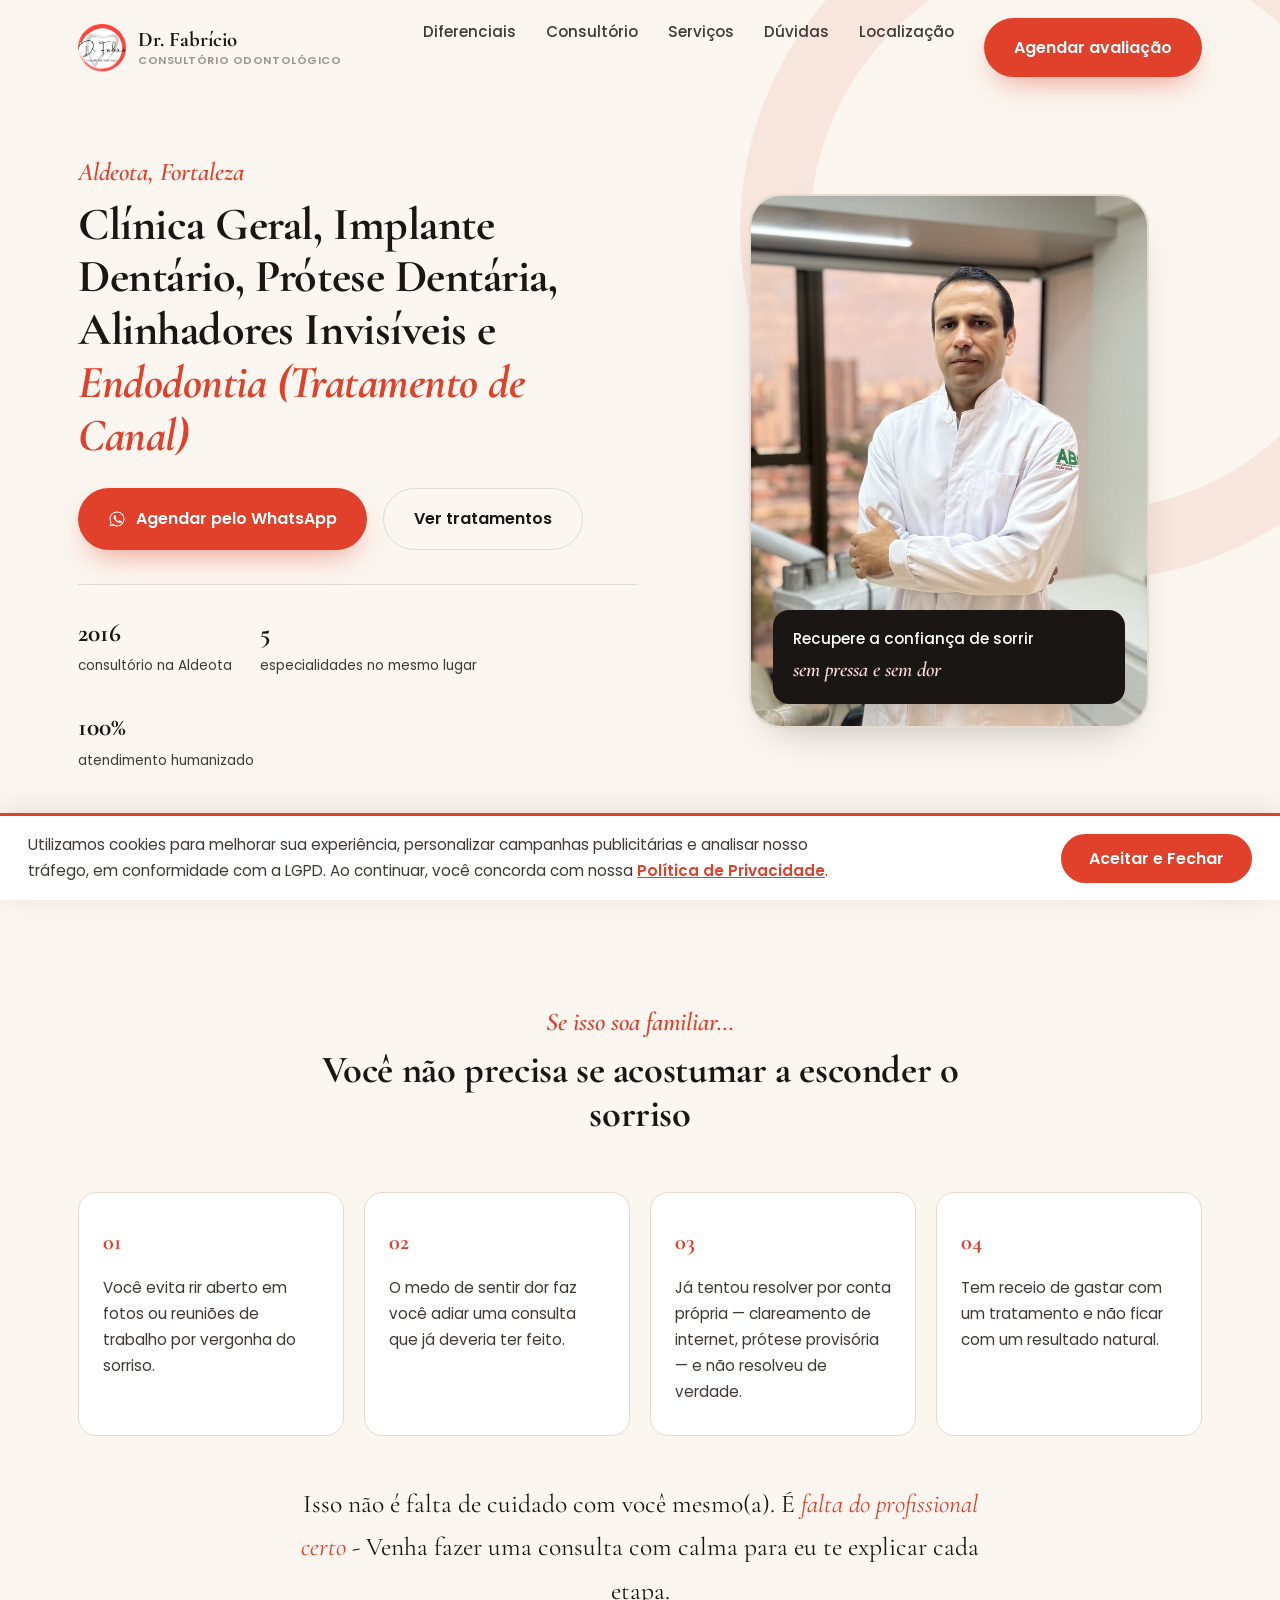
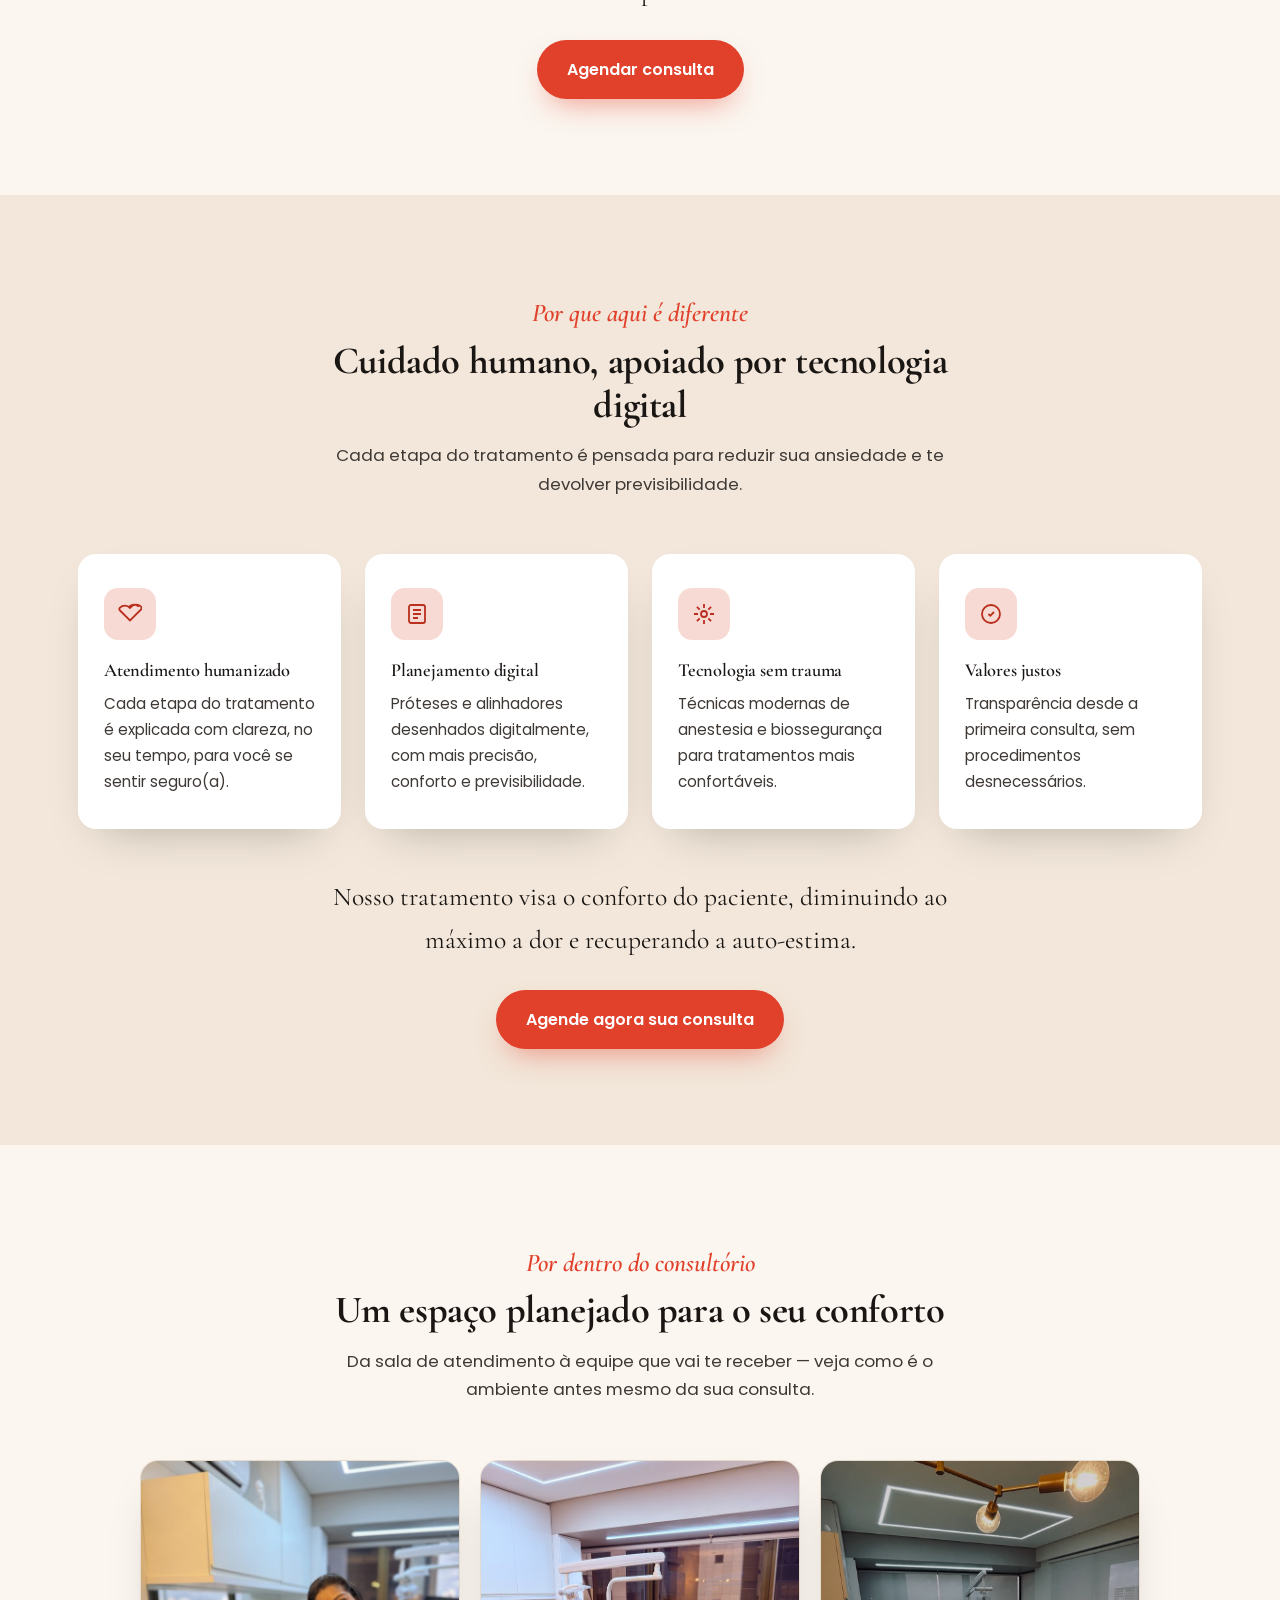
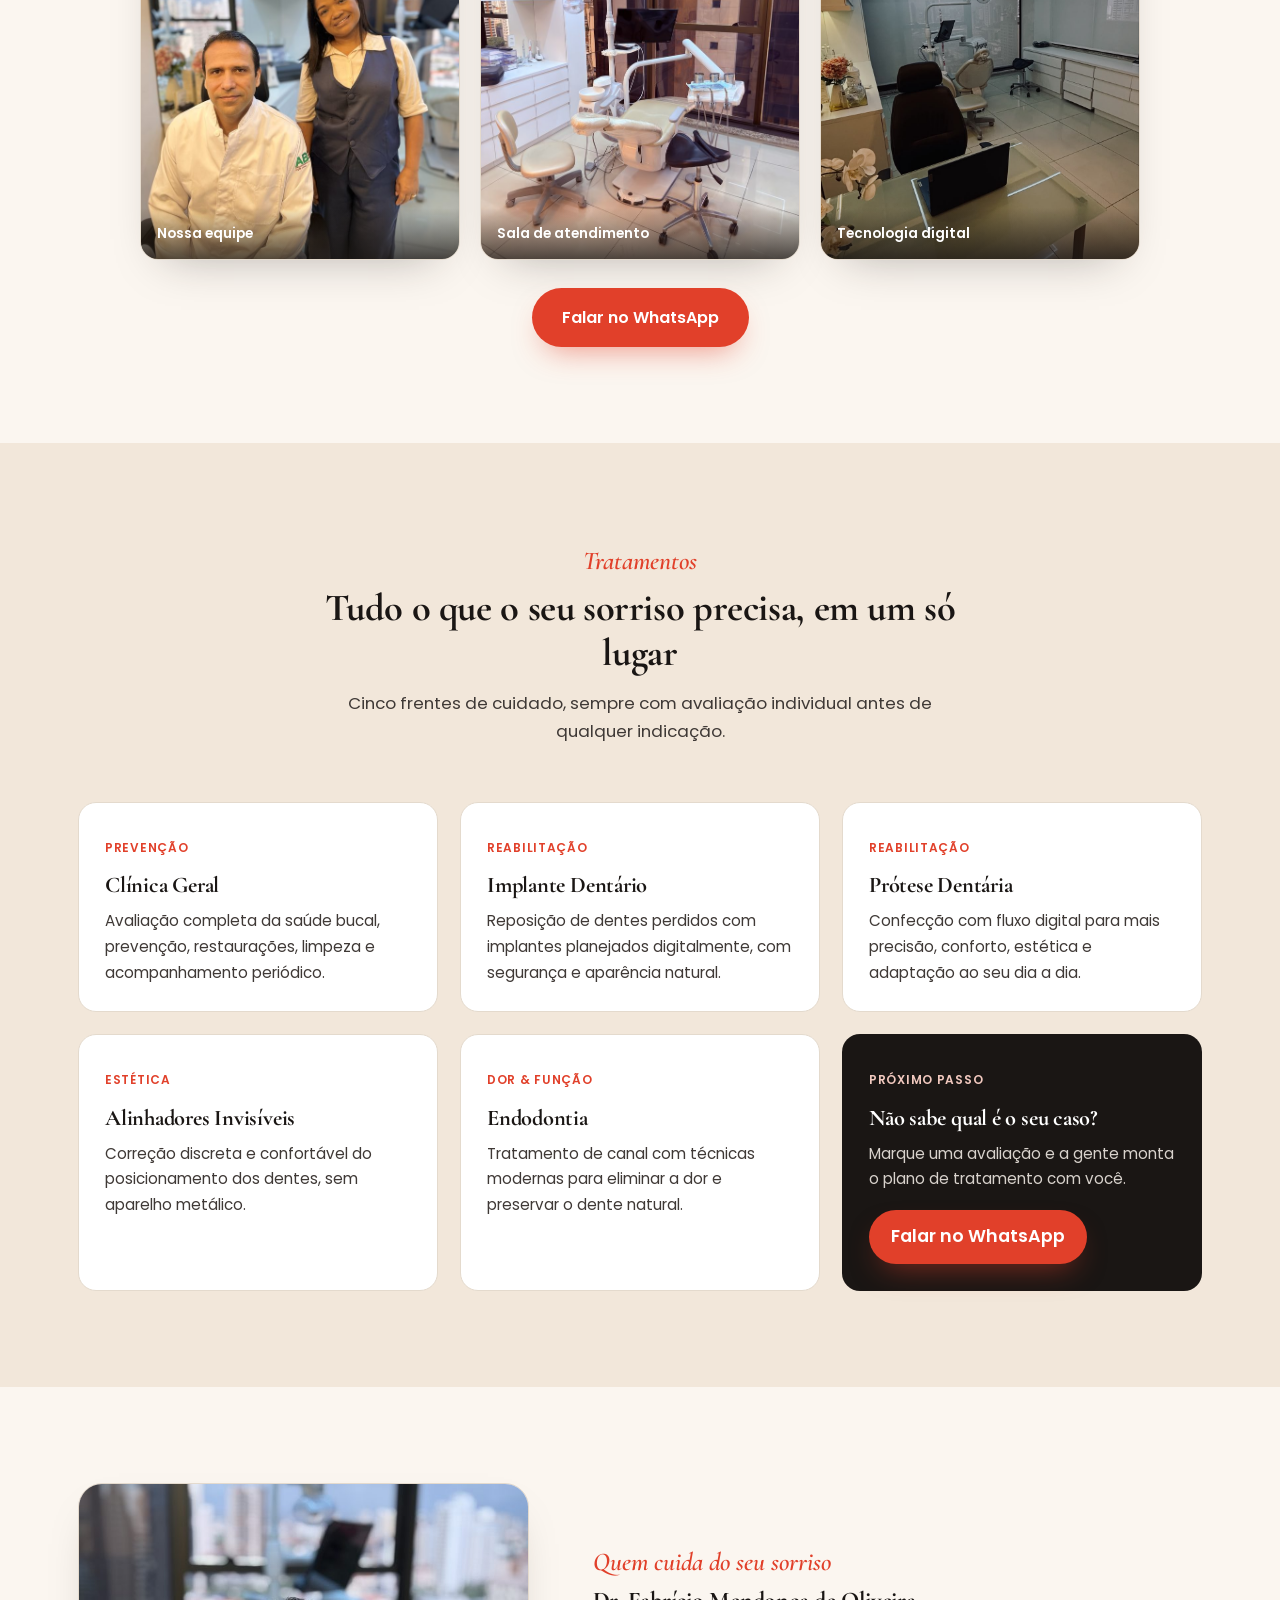
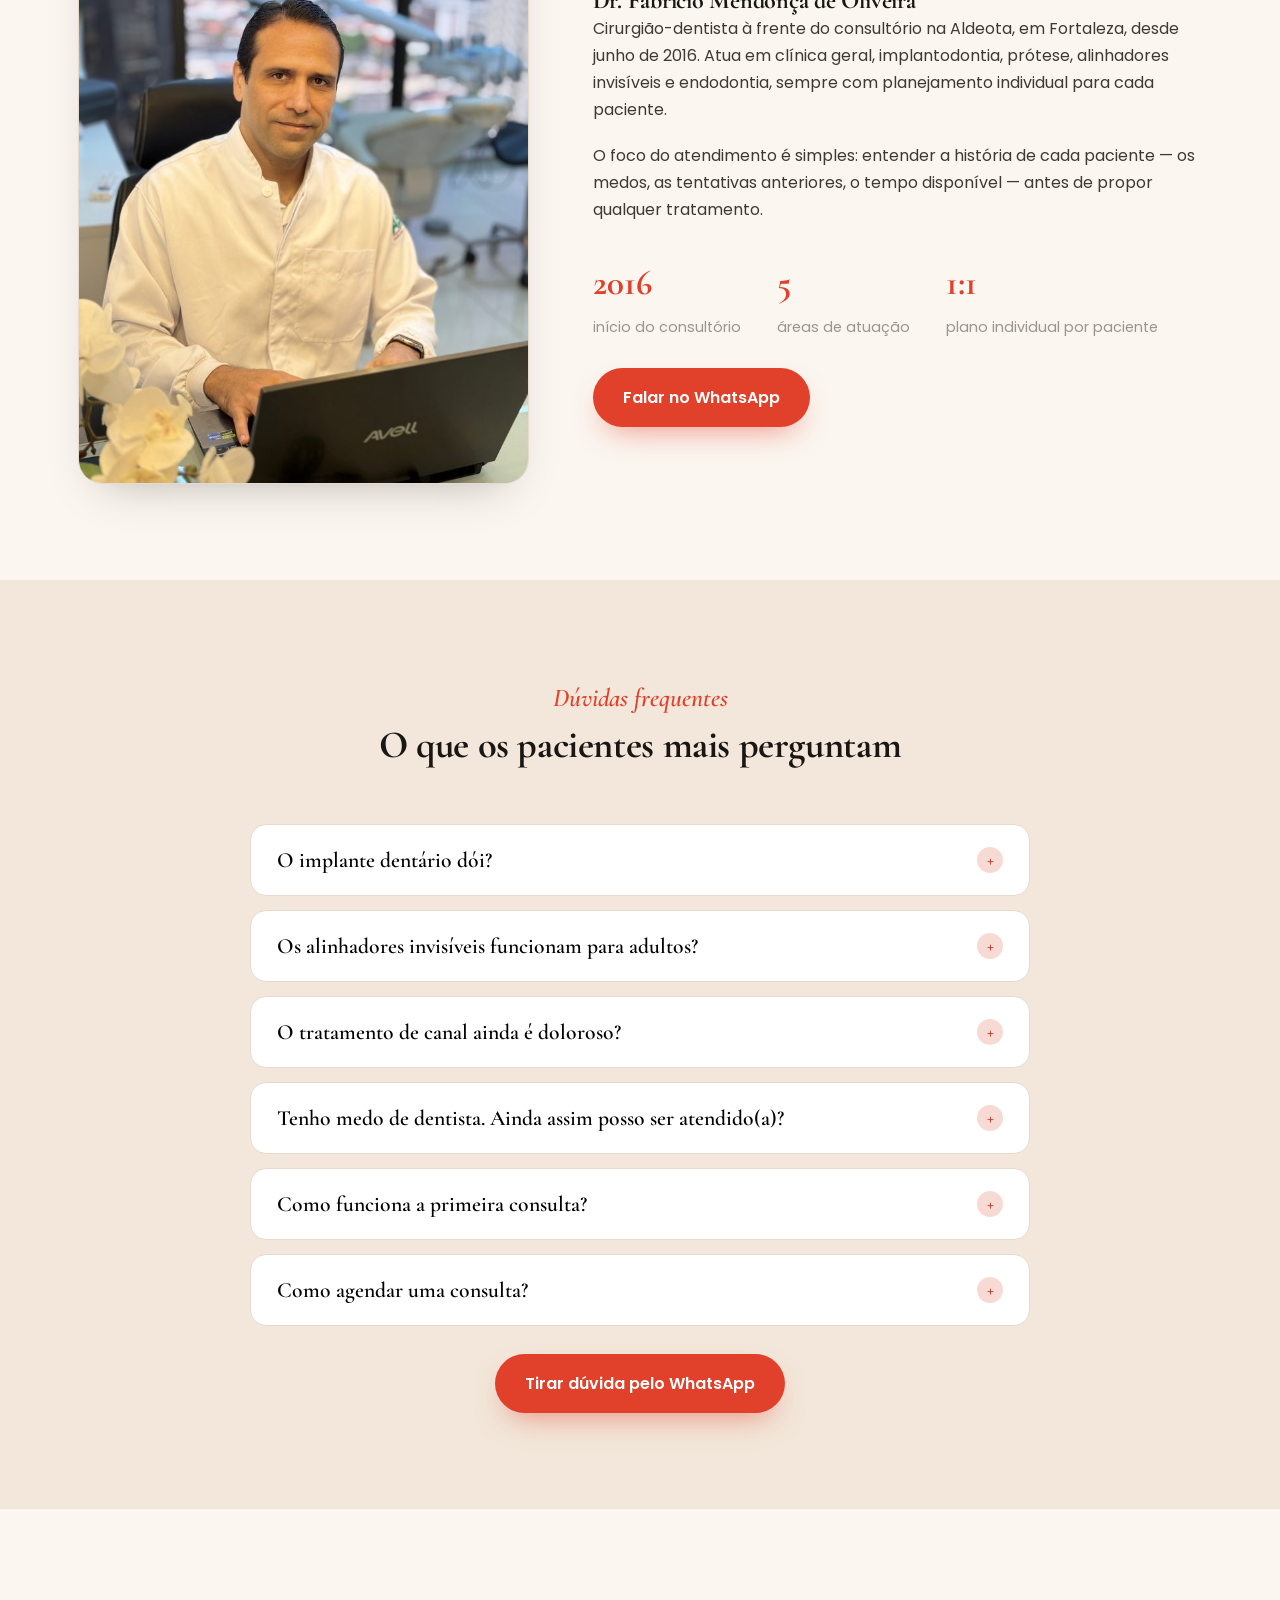
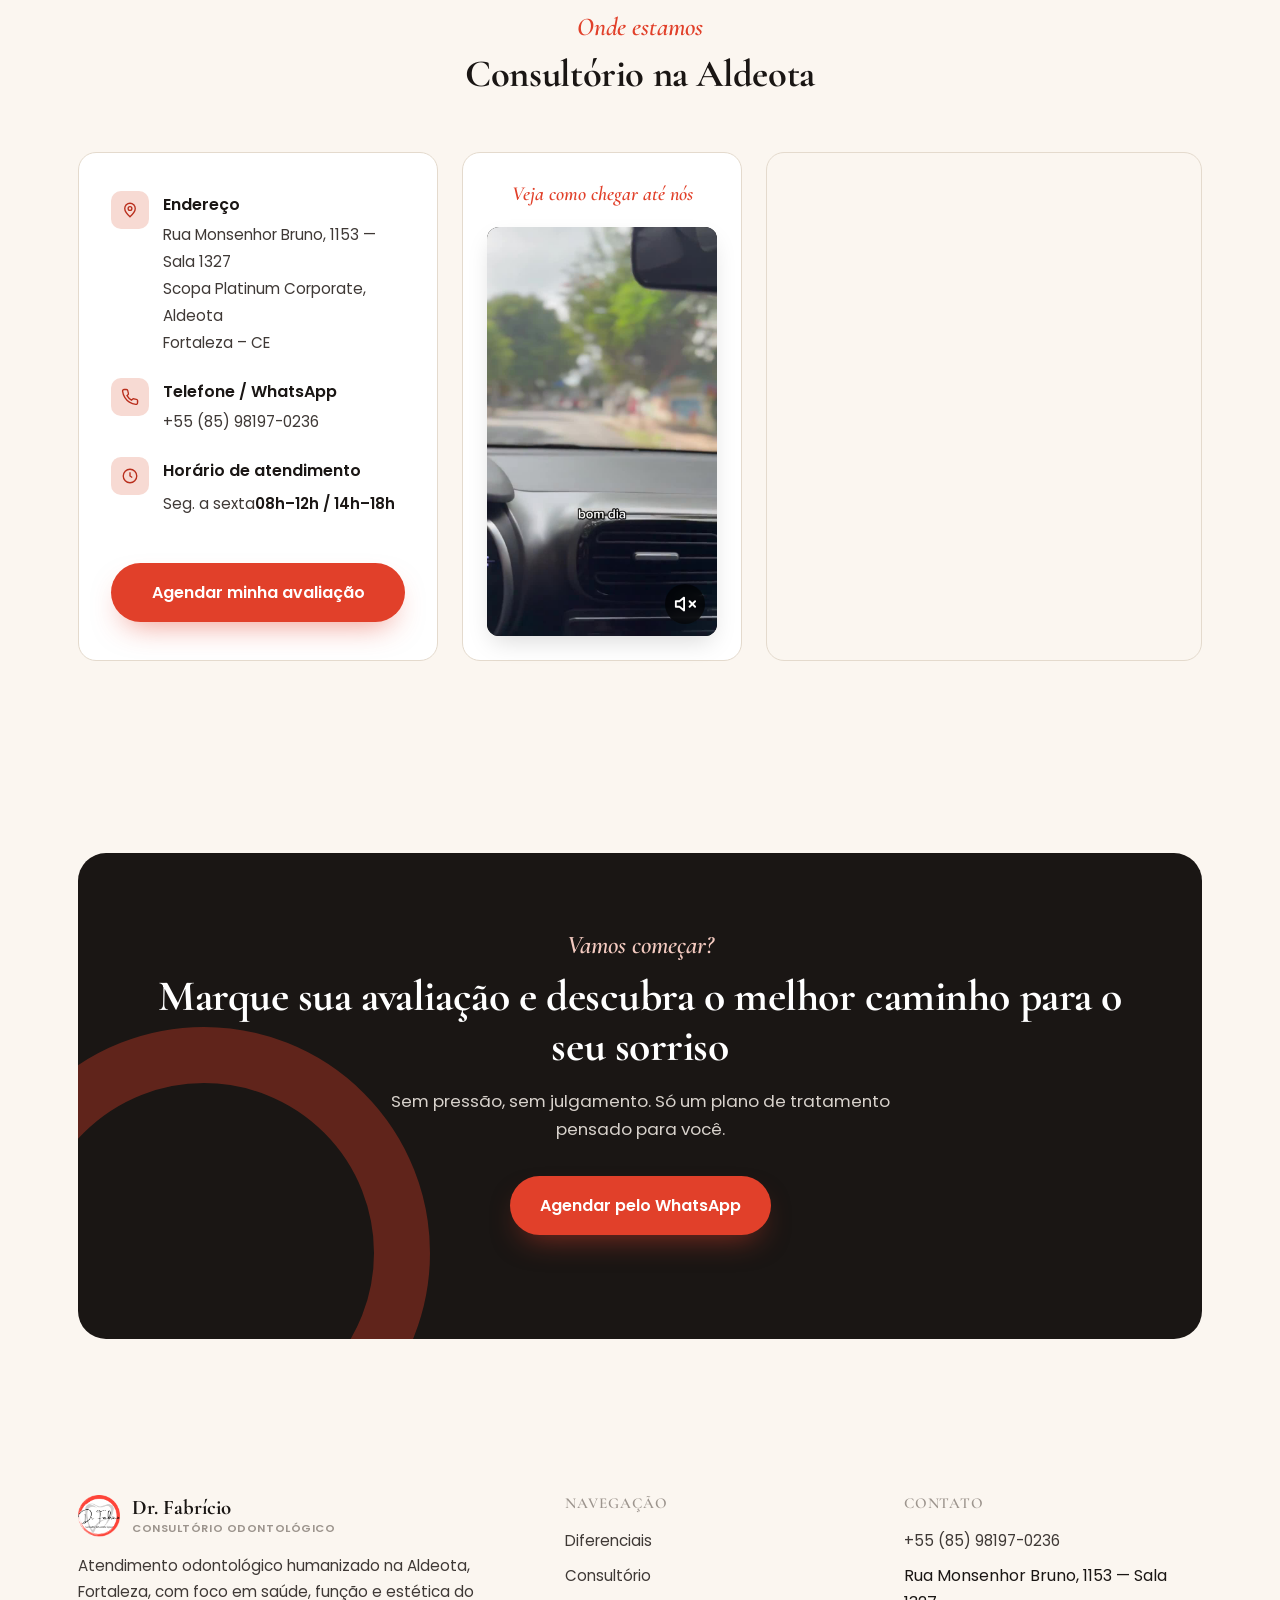
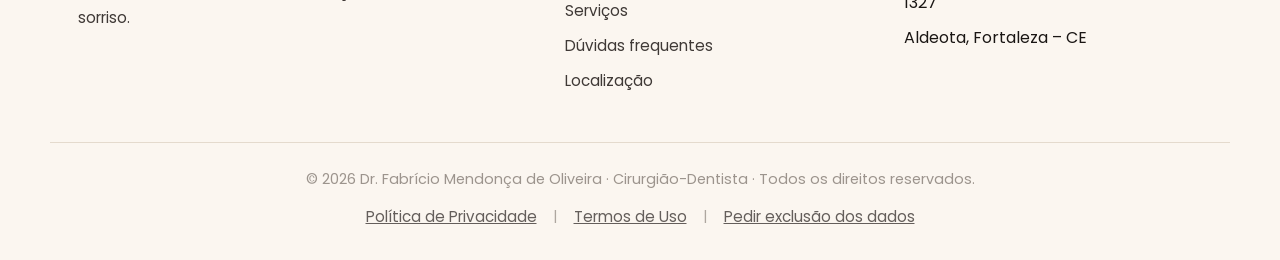
==== commit f2a244d8: "feat: adiciona novas imagens otimizadas e video mp4" ====
--- a/index.html
+++ b/index.html
@@ -32,7 +32,7 @@
   "@context": "https://schema.org",
   "@type": "Dentist",
   "name": "Dr. Fabrício Mendonça de Oliveira",
-  "image": "https://drfabriciooliveira.netlify.app/assets/logo.png",
+  "image": "https://drfabriciooliveira.netlify.app/assets/dr-fabricio-dentista-aldeota-hero.jpg",
   "url": "https://drfabriciooliveira.netlify.app/",
   "telephone": "+5585981970236",
   "priceRange": "$$",
@@ -89,9 +89,9 @@
     </button>
     <nav>
       <ul class="nav-links" id="navLinks">
-        <li><a href="#servicos">Serviços</a></li>
         <li><a href="#diferenciais">Diferenciais</a></li>
         <li><a href="#consultorio">Consultório</a></li>
+        <li><a href="#servicos">Serviços</a></li>
         <li><a href="#faq">Dúvidas</a></li>
         <li><a href="#local">Localização</a></li>
         <li><a class="btn btn-primary" href="https://wa.me/5585981970236?text=Ol%C3%A1!%20Quero%20agendar%20uma%20avalia%C3%A7%C3%A3o." target="_blank" rel="noopener noreferrer">Agendar avaliação</a></li>
@@ -100,13 +100,12 @@
   </div>
 </header>
 
-<!-- ================= HERO ================= -->
+<!-- ================= HERO (1ª dobra) ================= -->
 <section class="hero" id="top">
   <div class="container">
     <div class="hero-copy reveal in">
       <span class="eyebrow">Aldeota, Fortaleza</span>
-      <h1>Recupere a confiança de sorrir <em>sem pressa e sem dor</em></h1>
-      <p class="lead">Atendimento odontológico humanizado, com planejamento digital, para clínica geral, implantes, próteses, alinhadores invisíveis e endodontia — no seu tempo, sem julgamentos.</p>
+      <h1>Clínica Geral, Implante Dentário, Prótese Dentária, Alinhadores Invisíveis e <em>Endodontia (Tratamento de Canal)</em></h1>
       <div class="hero-ctas">
         <a class="btn btn-primary" href="https://wa.me/5585981970236?text=Ol%C3%A1!%20Quero%20agendar%20uma%20avalia%C3%A7%C3%A3o." target="_blank" rel="noopener noreferrer">
           <svg width="18" height="18" viewBox="0 0 24 24" fill="currentColor"><path d="M17.5 14.4c-.3-.1-1.6-.8-1.9-.9-.3-.1-.4-.1-.6.1-.2.3-.7.9-.8 1-.2.2-.3.2-.5.1-1.5-.7-2.5-1.3-3.4-3-.3-.5.3-.4.7-1.5.1-.2 0-.4 0-.5C11 9.5 10.4 8 10.2 7.4c-.2-.5-.4-.5-.6-.5h-.5c-.2 0-.5.1-.7.3-.2.3-1 1-1 2.3s1 2.7 1.1 2.9c.1.2 2 3.1 4.9 4.3.7.3 1.2.5 1.6.6.7.2 1.3.2 1.8.1.6-.1 1.6-.7 1.9-1.3.2-.6.2-1.1.1-1.3-.1-.1-.3-.2-.5-.3z"/><path d="M12 2C6.5 2 2 6.5 2 12c0 1.9.5 3.7 1.5 5.3L2 22l4.9-1.3C8.4 21.5 10.2 22 12 22c5.5 0 10-4.5 10-10S17.5 2 12 2zm0 18.2c-1.6 0-3.2-.4-4.5-1.2l-.3-.2-3.3.9.9-3.2-.2-.3C3.7 14.9 3.3 13.5 3.3 12c0-4.8 3.9-8.7 8.7-8.7s8.7 3.9 8.7 8.7-3.9 8.7-8.7 8.7z"/></svg>
@@ -121,9 +120,9 @@
       </div>
     </div>
     <div class="hero-visual reveal in">
-      <div class="ring">
-        <img src="assets/logo.png" alt="Dr. Fabrício Mendonça de Oliveira">
-        <div class="badge">Planejamento digital em <span>próteses & alinhadores</span></div>
+      <div class="hero-photo">
+        <img src="assets/dr-fabricio-dentista-aldeota-hero.jpg" alt="Dr. Fabrício Mendonça de Oliveira, cirurgião-dentista, no consultório na Aldeota, Fortaleza">
+        <div class="badge">Recupere a confiança de sorrir <span>sem pressa e sem dor</span></div>
       </div>
     </div>
   </div>
@@ -134,7 +133,7 @@
   <path d="M0 20 Q 300 40 600 18 T 1200 22" stroke="currentColor" stroke-width="2" fill="none" opacity=".35"/>
 </svg>
 
-<!-- ================= DOR ================= -->
+<!-- ================= DOR (2ª dobra) ================= -->
 <section class="section" id="dor">
   <div class="container">
     <div class="section-head reveal">
@@ -159,11 +158,14 @@
         <p>Tem receio de gastar com um tratamento e não ficar com um resultado natural.</p>
       </div>
     </div>
-    <p class="bridge-line reveal">Isso não é falta de cuidado com você mesmo(a). É <em>falta do profissional certo</em>, no momento certo — com calma para te explicar cada etapa.</p>
-  </div>
-</section>
-
-<!-- ================= DIFERENCIAIS ================= -->
+    <p class="bridge-line reveal">Isso não é falta de cuidado com você mesmo(a). É <em>falta do profissional certo</em> - Venha fazer uma consulta com calma para eu te explicar cada etapa.</p>
+    <div class="mini-cta reveal">
+      <a class="btn btn-primary" href="https://wa.me/5585981970236?text=Ol%C3%A1!%20Quero%20agendar%20uma%20consulta." target="_blank" rel="noopener noreferrer">Agendar consulta</a>
+    </div>
+  </div>
+</section>
+
+<!-- ================= DIFERENCIAIS (3ª dobra) ================= -->
 <section class="section section-alt" id="diferenciais">
   <div class="container">
     <div class="section-head reveal">
@@ -193,70 +195,45 @@
         <p>Transparência desde a primeira consulta, sem procedimentos desnecessários.</p>
       </div>
     </div>
-  </div>
-</section>
-
-<!-- ================= GALERIA DE FOTOS ================= -->
+    <p class="bridge-line reveal">Nosso tratamento visa o conforto do paciente, diminuindo ao máximo a dor e recuperando a auto-estima.</p>
+    <div class="mini-cta reveal">
+      <a class="btn btn-primary" href="https://wa.me/5585981970236?text=Ol%C3%A1!%20Quero%20agendar%20minha%20consulta." target="_blank" rel="noopener noreferrer">Agende agora sua consulta</a>
+    </div>
+  </div>
+</section>
+
+<!-- ================= ESPAÇO / CONSULTÓRIO (4ª dobra) ================= -->
 <section class="section" id="consultorio">
   <div class="container">
     <div class="section-head reveal">
       <span class="eyebrow">Por dentro do consultório</span>
       <h2>Um espaço planejado para o seu conforto</h2>
-      <p>Da chegada ao edifício até a sala de atendimento — veja como é o ambiente antes mesmo da sua consulta.</p>
-    </div>
-  </div>
-  <div class="gallery-wrap">
-    <button class="gallery-arrow gallery-prev" aria-label="Foto anterior" type="button">
-      <svg width="20" height="20" viewBox="0 0 24 24" fill="none" stroke="currentColor" stroke-width="2"><path d="M15 18l-6-6 6-6"/></svg>
-    </button>
-    <div class="gallery-scroll" id="gallery">
-      <figure class="gallery-item">
-        <img src="assets/dentista-aldeota-fortaleza-fachada-consultorio.jpg" alt="Fachada do edifício Scopa Platinum Corporate, na Aldeota, onde fica o consultório do Dr. Fabrício" loading="lazy">
+      <p>Da sala de atendimento à equipe que vai te receber — veja como é o ambiente antes mesmo da sua consulta.</p>
+    </div>
+
+    <div class="space-photos">
+      <figure class="space-photo reveal">
+        <img src="assets/equipe-consultorio-odontologico-aldeota.jpg" alt="Dr. Fabrício e sua equipe no consultório odontológico na Aldeota, Fortaleza" loading="lazy">
+        <figcaption>Nossa equipe</figcaption>
       </figure>
-      <figure class="gallery-item">
-        <img src="assets/recepcao-consultorio-dentista-aldeota.jpg" alt="Área de recepção do consultório odontológico na Aldeota, Fortaleza" loading="lazy">
+      <figure class="space-photo reveal">
+        <img src="assets/cadeira-consultorio-odontologico-fortaleza.jpg" alt="Sala de atendimento com cadeira odontológica no consultório do Dr. Fabrício em Fortaleza" loading="lazy">
+        <figcaption>Sala de atendimento</figcaption>
       </figure>
-      <figure class="gallery-item">
-        <img src="assets/clinica-geral-dentista-aldeota-fortaleza.jpg" alt="Sala de atendimento de clínica geral do consultório do Dr. Fabrício" loading="lazy">
+      <figure class="space-photo reveal">
+        <img src="assets/tecnologia-odontologica-planejamento-digital.jpg" alt="Equipamentos de tecnologia odontológica e planejamento digital no consultório" loading="lazy">
+        <figcaption>Tecnologia digital</figcaption>
       </figure>
-      <figure class="gallery-item">
-        <img src="assets/tecnologia-odontologica-planejamento-digital.jpg" alt="Consultório com planejamento digital e vista da Aldeota, Fortaleza" loading="lazy">
-      </figure>
-      <figure class="gallery-item">
-        <img src="assets/consultorio-odontologico-fortaleza.jpg" alt="Área de espera do consultório odontológico do Dr. Fabrício em Fortaleza" loading="lazy">
-      </figure>
-    </div>
-    <button class="gallery-arrow gallery-next" aria-label="Próxima foto" type="button">
-      <svg width="20" height="20" viewBox="0 0 24 24" fill="none" stroke="currentColor" stroke-width="2"><path d="M9 18l6-6-6-6"/></svg>
-    </button>
-  </div>
-</section>
-
-<!-- ================= CONSULTÓRIO (VÍDEOS) ================= -->
-<section class="section section-alt" id="videos-consultorio">
-  <div class="container">
-    <div class="section-head reveal">
-      <span class="eyebrow">Em movimento</span>
-      <h2>Um tour rápido em vídeo</h2>
-      <p>Pra você chegar no dia da consulta já conhecendo cada canto do consultório.</p>
-    </div>
-    <div class="videos-grid">
-      <div class="video-card reveal">
-        <video controls playsinline preload="metadata" poster="video/video-consultorio-1-poster.jpg">
-          <source src="video/video-consultorio-1.mp4" type="video/mp4">
-        </video>
-      </div>
-      <div class="video-card reveal">
-        <video controls playsinline preload="metadata" poster="video/video-consultorio-2-poster.jpg">
-          <source src="video/video-consultorio-2.mp4" type="video/mp4">
-        </video>
-      </div>
-    </div>
-  </div>
-</section>
-
-<!-- ================= SERVIÇOS ================= -->
-<section class="section" id="servicos">
+    </div>
+
+    <div class="mini-cta reveal">
+      <a class="btn btn-primary" href="https://wa.me/5585981970236?text=Ol%C3%A1!%20Quero%20agendar%20uma%20avalia%C3%A7%C3%A3o." target="_blank" rel="noopener noreferrer">Falar no WhatsApp</a>
+    </div>
+  </div>
+</section>
+
+<!-- ================= SERVIÇOS (5ª dobra) ================= -->
+<section class="section section-alt" id="servicos">
   <div class="container">
     <div class="section-head reveal">
       <span class="eyebrow">Tratamentos</span>
@@ -299,11 +276,11 @@
   </div>
 </section>
 
-<!-- ================= SOBRE ================= -->
-<section class="section section-alt sobre" id="sobre">
+<!-- ================= SOBRE (6ª dobra) ================= -->
+<section class="section sobre" id="sobre">
   <div class="container">
     <div class="sobre-visual reveal">
-      <img src="assets/logo.png" alt="Dr. Fabrício Mendonça de Oliveira">
+      <img src="assets/dr-fabricio-mendonca-oliveira-atendimento.jpg" alt="Dr. Fabrício Mendonça de Oliveira atendendo em seu consultório na Aldeota, Fortaleza">
     </div>
     <div class="sobre-text reveal">
       <span class="eyebrow">Quem cuida do seu sorriso</span>
@@ -315,12 +292,15 @@
         <div><strong>5</strong><span>áreas de atuação</span></div>
         <div><strong>1:1</strong><span>plano individual por paciente</span></div>
       </div>
-    </div>
-  </div>
-</section>
-
-<!-- ================= FAQ ================= -->
-<section class="section" id="faq">
+      <div class="mini-cta" style="text-align:left;margin-top:28px;">
+        <a class="btn btn-primary" href="https://wa.me/5585981970236?text=Ol%C3%A1!%20Quero%20agendar%20uma%20avalia%C3%A7%C3%A3o." target="_blank" rel="noopener noreferrer">Falar no WhatsApp</a>
+      </div>
+    </div>
+  </div>
+</section>
+
+<!-- ================= FAQ (7ª dobra) ================= -->
+<section class="section section-alt" id="faq">
   <div class="container">
     <div class="section-head reveal">
       <span class="eyebrow">Dúvidas frequentes</span>
@@ -352,52 +332,84 @@
         <div class="faq-a"><p>O agendamento pode ser feito diretamente pelo telefone ou pelo WhatsApp. A equipe ajuda na escolha do melhor horário e esclarece todas as dúvidas antes da consulta.</p></div>
       </div>
     </div>
-  </div>
-</section>
-
-<!-- ================= LOCALIZAÇÃO ================= -->
-<section class="section section-alt local" id="local">
-  <div class="container">
-    <div class="local-info reveal">
+    <div class="mini-cta reveal">
+      <a class="btn btn-primary" href="https://wa.me/5585981970236?text=Ol%C3%A1!%20Tenho%20uma%20d%C3%BAvida." target="_blank" rel="noopener noreferrer">Tirar dúvida pelo WhatsApp</a>
+    </div>
+  </div>
+</section>
+
+<!-- ================= LOCALIZAÇÃO (8ª dobra) ================= -->
+<section class="section local" id="local">
+  <div class="container">
+    <!-- Título puxado para cima para alinhar com o grid -->
+    <div class="section-head reveal" style="text-align: center;">
       <span class="eyebrow">Onde estamos</span>
-      <h3>Consultório na Aldeota</h3>
-
-      <div class="local-row">
-        <div class="ico"><svg width="18" height="18" viewBox="0 0 24 24" fill="none" stroke="currentColor" stroke-width="1.8"><path d="M12 21s-7-6.2-7-11a7 7 0 1 1 14 0c0 4.8-7 11-7 11z"/><circle cx="12" cy="10" r="2.5"/></svg></div>
-        <div>
-          <strong>Endereço</strong>
-          <span>Rua Monsenhor Bruno, 1153 — Sala 1327<br>Scopa Platinum Corporate, Aldeota<br>Fortaleza – CE</span>
+      <h2>Consultório na Aldeota</h2>
+    </div>
+
+    <div class="local-grid">
+      <!-- 1. Informações de Contato -->
+      <div class="local-info reveal">
+        <div class="local-row">
+          <div class="ico"><svg width="18" height="18" viewBox="0 0 24 24" fill="none" stroke="currentColor" stroke-width="1.8"><path d="M12 21s-7-6.2-7-11a7 7 0 1 1 14 0c0 4.8-7 11-7 11z"/><circle cx="12" cy="10" r="2.5"/></svg></div>
+          <div>
+            <strong>Endereço</strong>
+            <span>Rua Monsenhor Bruno, 1153 — Sala 1327<br>Scopa Platinum Corporate, Aldeota<br>Fortaleza – CE</span>
+          </div>
         </div>
-      </div>
-
-      <div class="local-row">
-        <div class="ico"><svg width="18" height="18" viewBox="0 0 24 24" fill="none" stroke="currentColor" stroke-width="1.8"><path d="M22 16.9v3a2 2 0 0 1-2.2 2 19.8 19.8 0 0 1-8.6-3.1 19.5 19.5 0 0 1-6-6 19.8 19.8 0 0 1-3.1-8.6A2 2 0 0 1 4.1 2h3a2 2 0 0 1 2 1.7c.1 1.1.4 2.1.7 3.1a2 2 0 0 1-.5 2.1L8 10.2a16 16 0 0 0 6 6l1.3-1.3a2 2 0 0 1 2.1-.5c1 .4 2 .6 3.1.7a2 2 0 0 1 1.7 2z"/></svg></div>
-        <div>
-          <strong>Telefone / WhatsApp</strong>
-          <a href="https://wa.me/5585981970236" target="_blank" rel="noopener noreferrer">+55 (85) 98197-0236</a>
+
+        <div class="local-row">
+          <div class="ico"><svg width="18" height="18" viewBox="0 0 24 24" fill="none" stroke="currentColor" stroke-width="1.8"><path d="M22 16.9v3a2 2 0 0 1-2.2 2 19.8 19.8 0 0 1-8.6-3.1 19.5 19.5 0 0 1-6-6 19.8 19.8 0 0 1-3.1-8.6A2 2 0 0 1 4.1 2h3a2 2 0 0 1 2 1.7c.1 1.1.4 2.1.7 3.1a2 2 0 0 1-.5 2.1L8 10.2a16 16 0 0 0 6 6l1.3-1.3a2 2 0 0 1 2.1-.5c1 .4 2 .6 3.1.7a2 2 0 0 1 1.7 2z"/></svg></div>
+          <div>
+            <strong>Telefone / WhatsApp</strong>
+            <a href="https://wa.me/5585981970236" target="_blank" rel="noopener noreferrer">+55 (85) 98197-0236</a>
+          </div>
         </div>
-      </div>
-
-      <div class="local-row">
-        <div class="ico"><svg width="18" height="18" viewBox="0 0 24 24" fill="none" stroke="currentColor" stroke-width="1.8"><circle cx="12" cy="12" r="9"/><path d="M12 7v5l3 2"/></svg></div>
-        <div>
-          <strong>Horário de atendimento</strong>
-          <table class="hours-table">
-            <tr><td>Segunda a sexta</td><td>08h–12h / 14h–18h</td></tr>
-          </table>
+
+        <div class="local-row">
+          <div class="ico"><svg width="18" height="18" viewBox="0 0 24 24" fill="none" stroke="currentColor" stroke-width="1.8"><circle cx="12" cy="12" r="9"/><path d="M12 7v5l3 2"/></svg></div>
+          <div>
+            <strong>Horário de atendimento</strong>
+            <table class="hours-table">
+              <tr><td>Seg. a sexta</td><td>08h–12h / 14h–18h</td></tr>
+            </table>
+          </div>
         </div>
-      </div>
-
-      <a class="btn btn-primary" style="margin-top:10px;width:100%;justify-content:center;" href="https://wa.me/5585981970236?text=Ol%C3%A1!%20Quero%20agendar%20uma%20avalia%C3%A7%C3%A3o." target="_blank" rel="noopener noreferrer">Agendar minha avaliação</a>
-    </div>
-
-    <div class="map-frame reveal">
-      <iframe
-        src="https://www.google.com/maps?q=Rua+Monsenhor+Bruno+1153+Aldeota+Fortaleza+CE&output=embed"
-        loading="lazy"
-        referrerpolicy="no-referrer-when-downgrade"
-        title="Mapa do consultório do Dr. Fabrício Mendonça de Oliveira">
-      </iframe>
+
+        <a class="btn btn-primary" style="margin-top:auto;width:100%;justify-content:center;" href="https://wa.me/5585981970236?text=Ol%C3%A1!%20Quero%20agendar%20uma%20avalia%C3%A7%C3%A3o." target="_blank" rel="noopener noreferrer">Agendar minha avaliação</a>
+      </div>
+
+      <!-- 2. Vídeo Vertical "Como Chegar" -->
+      <div class="local-video-card reveal">
+        <span class="local-video-label">Veja como chegar até nós</span>
+        <div class="video-wrapper">
+          <video id="comoChegarVideo" autoplay loop muted playsinline poster="video/como-chegar-consultorio-poster.jpg">
+            <source src="/video/video-consultorio-2.mp4" type="video/mp4">
+            Seu navegador não suporta a reprodução deste vídeo.
+          </video>
+          <button id="soundToggleBtn" class="sound-toggle-btn" aria-label="Ligar som" title="Ligar som">
+            <svg id="icon-muted" width="22" height="22" viewBox="0 0 24 24" fill="none" stroke="currentColor" stroke-width="2" stroke-linecap="round" stroke-linejoin="round">
+              <polygon points="11 5 6 9 2 9 2 15 6 15 11 19 11 5"></polygon>
+              <line x1="23" y1="9" x2="17" y2="15"></line>
+              <line x1="17" y1="9" x2="23" y2="15"></line>
+            </svg>
+            <svg id="icon-unmuted" style="display: none;" width="22" height="22" viewBox="0 0 24 24" fill="none" stroke="currentColor" stroke-width="2" stroke-linecap="round" stroke-linejoin="round">
+              <polygon points="11 5 6 9 2 9 2 15 6 15 11 19 11 5"></polygon>
+              <path d="M19.07 4.93a10 10 0 0 1 0 14.14M15.54 8.46a5 5 0 0 1 0 7.07"></path>
+            </svg>
+          </button>
+        </div>
+      </div>
+
+      <!-- 3. Mapa do Google -->
+      <div class="map-frame reveal">
+        <iframe
+          src="https://www.google.com/maps?q=Rua+Monsenhor+Bruno+1153+Aldeota+Fortaleza+CE&output=embed"
+          loading="lazy"
+          referrerpolicy="no-referrer-when-downgrade"
+          title="Mapa do consultório do Dr. Fabrício Mendonça de Oliveira">
+        </iframe>
+      </div>
     </div>
   </div>
 </section>
@@ -429,8 +441,9 @@
     <div>
       <h4>Navegação</h4>
       <ul>
+        <li><a href="#diferenciais">Diferenciais</a></li>
+        <li><a href="#consultorio">Consultório</a></li>
         <li><a href="#servicos">Serviços</a></li>
-        <li><a href="#diferenciais">Diferenciais</a></li>
         <li><a href="#faq">Dúvidas frequentes</a></li>
         <li><a href="#local">Localização</a></li>
       </ul>
--- a/style.css
+++ b/style.css
@@ -2,8 +2,8 @@
   --red:#E1402A;
   --red-dark:#B92E1C;
   --red-soft:#F7DAD3;
-  --ink:#1A1614; /* Levemente mais escuro para facilitar leitura */
-  --ink-soft:#3F3936; /* Mais contraste para textos de parágrafos */
+  --ink:#1A1614;
+  --ink-soft:#3F3936;
   --cream:#FBF6F0;
   --sand:#F2E7DA;
   --stone:#9C948D;
@@ -17,17 +17,15 @@
 html{scroll-behavior:smooth;}
 
 body{
-  /* Textos de leitura usam Poppins (Super legível) */
   font-family:'Poppins', sans-serif;
   font-size: 1rem;
   color:var(--ink);
   background:var(--cream);
-  line-height:1.7; /* Aumentado para respirar melhor as linhas */
+  line-height:1.7;
   overflow-x:hidden;
 }
 
 h1,h2,h3,h4{
-  /* Títulos mantém o luxo da Cormorant Garamond */
   font-family:'Cormorant Garamond', serif;
   font-weight:700;
   line-height:1.15;
@@ -74,7 +72,7 @@
   gap:10px;
   padding:16px 30px;
   border-radius:999px;
-  font-weight:600; /* Botões ficam destacados */
+  font-weight:600;
   font-size:1rem;
   transition:transform .25s ease, box-shadow .25s ease, background .25s ease;
   white-space:nowrap;
@@ -92,6 +90,12 @@
 }
 .btn-ghost:hover{border-color:var(--red);color:var(--red);}
 .btn svg{flex-shrink:0;}
+
+/* ---------- Mini CTA ---------- */
+.mini-cta{
+  text-align:center;
+  margin-top:28px;
+}
 
 /* ---------- Header ---------- */
 header{
@@ -149,18 +153,12 @@
   z-index:2;
 }
 .hero h1{
-  font-size:clamp(2.6rem,4.4vw,4rem);
-  margin-bottom:22px;
+  font-size:clamp(2rem,3.6vw,3.1rem);
+  margin-bottom:26px;
 }
 .hero h1 em{
-  font-style:italic; /* Elegância no itálico */
+  font-style:italic;
   color:var(--red);
-}
-.hero p.lead{
-  font-size:1.1rem;
-  color:var(--ink-soft);
-  max-width:520px;
-  margin-bottom:34px;
 }
 .hero-ctas{display:flex;gap:16px;flex-wrap:wrap;margin-bottom:34px;}
 .hero-trust{
@@ -179,36 +177,39 @@
   align-items:center;
   justify-content:center;
 }
-.hero-visual .ring{
+.hero-photo{
   width:100%;
-  max-width:420px;
-  aspect-ratio:1/1;
-  border-radius:50%;
+  max-width:400px;
+  aspect-ratio:3/4;
+  border-radius:32px;
   background:var(--white);
   border:2px solid var(--stone-line);
-  display:flex;
-  align-items:center;
-  justify-content:center;
   position:relative;
   box-shadow:var(--shadow);
-}
-.hero-visual .ring img{width:78%;}
-.hero-visual .badge{
+  overflow:hidden;
+}
+.hero-photo img{
+  width:100%;
+  height:100%;
+  object-fit:cover;
+  object-position:center top;
+}
+.hero-photo .badge{
   position:absolute;
-  bottom:-4%;
-  left:-6%;
+  bottom:22px;
+  left:22px;
+  right:22px;
   background:var(--ink);
   color:var(--white);
   padding:16px 20px;
   border-radius:16px;
-  font-size:.85rem;
+  font-size:.95rem;
   font-weight:500;
   box-shadow:var(--shadow);
-  max-width:200px;
-}
-.hero-visual .badge span{display:block;color:var(--red);font-family:'Cormorant Garamond', serif; font-style: italic; font-size:1.4rem;font-weight:600;}
-
-/* ---------- Section shell ---------- */
+}
+.hero-photo .badge span{display:block;color:var(--red-soft);font-family:'Cormorant Garamond', serif; font-style: italic; font-size:1.3rem;font-weight:600;}
+
+/* ---------- Sections globais ---------- */
 .section{padding:96px 0;}
 .section-alt{background:var(--sand);}
 .section-head{
@@ -305,78 +306,35 @@
 .servico-card h3{font-size:1.4rem;margin-bottom:10px;}
 .servico-card p{font-size:.95rem;color:var(--ink-soft);}
 
-/* ---------- Galeria de fotos (scroll-snap) ---------- */
-.gallery-wrap{
-  position:relative;
-  display:flex;
-  align-items:center;
-  gap:12px;
-  max-width:1180px;
-  margin:0 auto;
-  padding:0 28px;
-}
-.gallery-scroll{
-  display:flex;
-  gap:18px;
-  overflow-x:auto;
-  scroll-snap-type:x mandatory;
-  scroll-behavior:smooth;
-  padding:4px 0 18px;
-  -webkit-overflow-scrolling:touch;
-  scrollbar-width:thin;
-  scrollbar-color:var(--stone-line) transparent;
-}
-.gallery-scroll::-webkit-scrollbar{height:6px;}
-.gallery-scroll::-webkit-scrollbar-thumb{background:var(--stone-line);border-radius:8px;}
-.gallery-item{
-  flex:0 0 auto;
-  height:440px;
-  scroll-snap-align:start;
-  border-radius:var(--radius);
-  overflow:hidden;
-  box-shadow:var(--shadow);
-  margin:0;
-}
-.gallery-item img{
-  height:100%;
-  width:auto;
-  display:block;
-  object-fit:cover;
-}
-.gallery-arrow{
-  flex-shrink:0;
-  width:44px;height:44px;
-  border-radius:50%;
-  background:var(--white);
-  border:1.5px solid var(--stone-line);
-  color:var(--ink);
-  display:flex;align-items:center;justify-content:center;
-  box-shadow:var(--shadow);
-  transition:background .2s ease, color .2s ease, border-color .2s ease;
-}
-.gallery-arrow:hover{background:var(--red);color:var(--white);border-color:var(--red);}
-
-/* ---------- Vídeos do consultório ---------- */
-.videos-grid{
+/* ---------- Fotos do espaço ---------- */
+.space-photos{
   display:grid;
-  grid-template-columns:repeat(auto-fit, minmax(220px, 1fr));
-  gap:24px;
-  max-width:640px;
-  margin:0 auto;
-}
-.video-card{
-  aspect-ratio:9/16;
+  grid-template-columns:repeat(3,1fr);
+  gap:20px;
+  max-width:1000px;
+  margin:40px auto 0;
+}
+.space-photo{
   border-radius:var(--radius);
   overflow:hidden;
   border:1px solid var(--stone-line);
   box-shadow:var(--shadow);
-  background:#000;
-}
-.video-card video{
+  position:relative;
+  aspect-ratio:4/5;
+}
+.space-photo img{
   width:100%;
   height:100%;
   object-fit:cover;
-  display:block;
+}
+.space-photo figcaption{
+  position:absolute;
+  left:0;right:0;bottom:0;
+  padding:14px 16px;
+  font-size:.85rem;
+  font-weight:600;
+  color:var(--white);
+  background:linear-gradient(to top, rgba(26,22,20,.75), rgba(26,22,20,0));
 }
 
 /* ---------- Sobre ---------- */
@@ -387,15 +345,13 @@
   align-items:center;
 }
 .sobre-visual{
-  background:var(--white);
   border-radius:24px;
-  padding:50px 30px;
-  display:flex;
-  align-items:center;
-  justify-content:center;
+  overflow:hidden;
   border:1px solid var(--stone-line);
-}
-.sobre-visual img{width:220px;}
+  box-shadow:var(--shadow);
+  aspect-ratio:3/4;
+}
+.sobre-visual img{width:100%;height:100%;object-fit:cover;}
 .sobre-text p{color:var(--ink-soft);margin-bottom:18px;font-size:1rem;}
 .sobre-stats{
   display:flex;
@@ -451,46 +407,119 @@
 }
 .faq-a p{padding:0 26px 22px;color:var(--ink-soft);font-size:.95rem;max-width:640px;}
 
-/* ---------- Localização ---------- */
-.local .container{
-  display:grid;
-  grid-template-columns:.9fr 1.1fr;
-  gap:40px;
-  align-items:stretch;
-}
-.local-info{
-  background:var(--white);
-  border-radius:var(--radius);
-  padding:38px 34px;
-  border:1px solid var(--stone-line);
-}
-.local-info h3{font-size:1.6rem;margin-bottom:20px;}
-.local-row{
-  display:flex;
-  gap:14px;
-  margin-bottom:20px;
-  align-items:flex-start;
-}
-.local-row .ico{
-  width:38px;height:38px;
-  border-radius:10px;
-  background:var(--red-soft);
-  color:var(--red-dark);
-  display:flex;align-items:center;justify-content:center;
-  flex-shrink:0;
-}
-.local-row strong{display:block;font-size:1rem;margin-bottom:2px;font-weight:600;}
-.local-row span, .local-row a{font-size:.95rem;color:var(--ink-soft);}
-.hours-table{width:100%;border-collapse:collapse;font-size:.95rem;margin-top:4px;}
-.hours-table td{padding:3px 0;color:var(--ink-soft);}
-.hours-table td:last-child{text-align:right;font-weight:600;color:var(--ink);}
-.map-frame{
-  border-radius:var(--radius);
-  overflow:hidden;
-  border:1px solid var(--stone-line);
-  min-height:340px;
-}
-.map-frame iframe{width:100%;height:100%;min-height:340px;border:0;display:block;}
+/* =======================================================
+   NOVO LAYOUT DE LOCALIZAÇÃO (GRID 3 COLUNAS) 
+======================================================== */
+.local-grid {
+  display: grid;
+  /* Col 1: Texto | Col 2: Vídeo | Col 3: Mapa */
+  grid-template-columns: 360px 280px 1fr;
+  gap: 24px;
+  align-items: stretch;
+}
+
+/* 1. Card de Informações */
+.local-info {
+  background: var(--white);
+  border-radius: var(--radius);
+  padding: 38px 32px;
+  border: 1px solid var(--stone-line);
+  display: flex;
+  flex-direction: column;
+}
+.local-row {
+  display: flex;
+  gap: 14px;
+  margin-bottom: 22px;
+  align-items: flex-start;
+}
+.local-row .ico {
+  width: 38px; height: 38px;
+  border-radius: 10px;
+  background: var(--red-soft);
+  color: var(--red-dark);
+  display: flex; align-items: center; justify-content: center;
+  flex-shrink: 0;
+}
+.local-row strong {
+  display: block; font-size: 1rem; margin-bottom: 2px; font-weight: 600;
+}
+.local-row span, .local-row a {
+  font-size: .95rem; color: var(--ink-soft);
+}
+.hours-table {
+  width: 100%; border-collapse: collapse; font-size: .95rem; margin-top: 4px;
+}
+.hours-table td { padding: 3px 0; color: var(--ink-soft); }
+.hours-table td:last-child { text-align: right; font-weight: 600; color: var(--ink); }
+
+/* 2. Card do Vídeo */
+.local-video-card {
+  background: var(--white);
+  border-radius: var(--radius);
+  padding: 24px;
+  border: 1px solid var(--stone-line);
+  display: flex;
+  flex-direction: column;
+  align-items: center;
+  justify-content: center;
+}
+.local-video-label {
+  display: block;
+  font-family: 'Cormorant Garamond', serif;
+  font-style: italic;
+  font-size: 1.25rem;
+  color: var(--red);
+  font-weight: 600;
+  margin-bottom: 16px;
+  text-align: center;
+  width: 100%;
+}
+.video-wrapper {
+  position: relative;
+  width: 100%;
+  max-width: 240px; /* Mantém a proporção celular */
+  border-radius: 12px;
+  overflow: hidden;
+  background-color: #000;
+  box-shadow: 0 10px 25px -5px rgba(0,0,0,0.15);
+}
+.video-wrapper video {
+  width: 100%;
+  height: 100%;
+  display: block;
+  object-fit: cover;
+  aspect-ratio: 9/16;
+}
+.sound-toggle-btn {
+  position: absolute;
+  bottom: 12px;
+  right: 12px;
+  background: rgba(0, 0, 0, 0.65);
+  color: #fff;
+  border: none;
+  border-radius: 50%;
+  width: 40px;
+  height: 40px;
+  display: flex;
+  align-items: center;
+  justify-content: center;
+  cursor: pointer;
+  transition: background 0.3s ease;
+  z-index: 10;
+  backdrop-filter: blur(4px);
+}
+.sound-toggle-btn:hover { background: rgba(0, 0, 0, 0.85); }
+
+/* 3. Mapa */
+.map-frame {
+  border-radius: var(--radius);
+  overflow: hidden;
+  border: 1px solid var(--stone-line);
+  height: 100%;
+  min-height: 450px; /* Garante que não fique amassado */
+}
+.map-frame iframe { width: 100%; height: 100%; border: 0; display: block; }
 
 /* ---------- CTA final ---------- */
 .cta-final{
@@ -541,177 +570,65 @@
   color:var(--stone);
 }
 
-/* ---------- Legal Links & Pages (LGPD, Privacidade, Termos) ---------- */
-.legal-links {
-  display:flex;
-  gap:16px;
-  font-size:.9rem;
-  opacity:.8;
-  flex-wrap:wrap;
-  justify-content:center;
-}
-.legal-links a {
-  text-decoration:underline;
-  transition:color .2s ease;
-}
-.legal-links a:hover {
-  color:var(--red);
-}
-.legal-links span {
-  color:var(--stone);
-}
-
-.legal-content {
-  max-width:800px;
-  margin:140px auto 80px;
-  padding:0 28px;
-}
-.legal-content h1 {
-  margin-bottom:20px;
-  font-size:clamp(2.2rem, 4vw, 3rem);
-}
-.legal-content h2 {
-  margin-top:40px;
-  margin-bottom:16px;
-  font-size:1.8rem;
-}
-.legal-content p, .legal-content li {
-  margin-bottom:16px;
-  color:var(--ink-soft);
-  font-size: 1rem;
-}
-.legal-content ul {
-  margin-left:24px;
-  margin-bottom:24px;
-  list-style:disc;
-}
-.legal-content a {
-  color:var(--red);
-  text-decoration:underline;
-}
-
-/* ---------- Formulário de Exclusão LGPD ---------- */
-.form-exclusao {
-  background:var(--white);
-  padding:40px;
-  border-radius:var(--radius);
-  box-shadow:var(--shadow);
-  border:1px solid var(--stone-line);
-  margin-top:30px;
-}
-.form-group {
-  margin-bottom:20px;
-}
-.form-group label {
-  display:block;
-  margin-bottom:8px;
-  font-weight:600;
-  font-size:1rem;
-}
-.form-group input, .form-group textarea {
-  width:100%;
-  padding:14px 16px;
-  border:1.5px solid var(--stone-line);
-  border-radius:12px;
-  font-family:inherit;
-  font-size:1rem;
-  background:var(--cream);
-  transition:border-color .3s, background .3s;
-}
-.form-group input:focus, .form-group textarea:focus {
-  outline:none;
-  border-color:var(--red);
-  background:var(--white);
-}
-.form-obs {
-  font-size:.85rem !important;
-  color:var(--stone) !important;
-  margin:20px 0;
-}
-
-/* ---------- Banner de Cookies (Google Ads / LGPD) ---------- */
-#cookie-banner {
-  position:fixed;
-  bottom:0;
-  left:0;
-  width:100%;
-  background:var(--white);
-  padding:16px 28px;
-  box-shadow:0 -4px 30px rgba(33,28,26,.1);
-  z-index:9999;
-  display:flex;
-  flex-direction:column;
-  gap:16px;
-  align-items:center;
-  justify-content:center;
-  text-align:center;
-  transform:translateY(100%);
-  transition:transform .5s cubic-bezier(.4, 0, .2, 1);
-  border-top:3px solid var(--red);
-}
-#cookie-banner.show {
-  transform:translateY(0);
-}
-#cookie-banner p {
-  margin:0;
-  font-size:.95rem;
-  color:var(--ink-soft);
-  max-width:800px;
-}
-#cookie-banner a {
-  color:var(--red);
-  text-decoration:underline;
-  font-weight:600;
-}
-#cookie-banner button {
-  background:var(--red);
-  color:var(--white);
-  padding:12px 28px;
-  border-radius:999px;
-  font-weight:600;
-  font-size:1rem;
-  transition:background .2s, transform .2s;
-}
-#cookie-banner button:hover {
-  background:var(--red-dark);
-  transform:translateY(-2px);
-}
+/* ---------- Legal Links & Pages ---------- */
+.legal-links { display:flex; gap:16px; font-size:.9rem; opacity:.8; flex-wrap:wrap; justify-content:center; }
+.legal-links a { text-decoration:underline; transition:color .2s ease; }
+.legal-links a:hover { color:var(--red); }
+.legal-links span { color:var(--stone); }
+.legal-content { max-width:800px; margin:140px auto 80px; padding:0 28px; }
+.legal-content h1 { margin-bottom:20px; font-size:clamp(2.2rem, 4vw, 3rem); }
+.legal-content h2 { margin-top:40px; margin-bottom:16px; font-size:1.8rem; }
+.legal-content p, .legal-content li { margin-bottom:16px; color:var(--ink-soft); font-size: 1rem; }
+.legal-content ul { margin-left:24px; margin-bottom:24px; list-style:disc; }
+.legal-content a { color:var(--red); text-decoration:underline; }
+
+.form-exclusao { background:var(--white); padding:40px; border-radius:var(--radius); box-shadow:var(--shadow); border:1px solid var(--stone-line); margin-top:30px; }
+.form-group { margin-bottom:20px; }
+.form-group label { display:block; margin-bottom:8px; font-weight:600; font-size:1rem; }
+.form-group input, .form-group textarea { width:100%; padding:14px 16px; border:1.5px solid var(--stone-line); border-radius:12px; font-family:inherit; font-size:1rem; background:var(--cream); transition:border-color .3s, background .3s; }
+.form-group input:focus, .form-group textarea:focus { outline:none; border-color:var(--red); background:var(--white); }
+.form-obs { font-size:.85rem !important; color:var(--stone) !important; margin:20px 0; }
+
+/* ---------- Banner de Cookies ---------- */
+#cookie-banner { position:fixed; bottom:0; left:0; width:100%; background:var(--white); padding:16px 28px; box-shadow:0 -4px 30px rgba(33,28,26,.1); z-index:9999; display:flex; flex-direction:column; gap:16px; align-items:center; justify-content:center; text-align:center; transform:translateY(100%); transition:transform .5s cubic-bezier(.4, 0, .2, 1); border-top:3px solid var(--red); }
+#cookie-banner.show { transform:translateY(0); }
+#cookie-banner p { margin:0; font-size:.95rem; color:var(--ink-soft); max-width:800px; }
+#cookie-banner a { color:var(--red); text-decoration:underline; font-weight:600; }
+#cookie-banner button { background:var(--red); color:var(--white); padding:12px 28px; border-radius:999px; font-weight:600; font-size:1rem; transition:background .2s, transform .2s; }
+#cookie-banner button:hover { background:var(--red-dark); transform:translateY(-2px); }
 
 /* ---------- WhatsApp float ---------- */
-.wa-float{
-  position:fixed;
-  bottom:24px;right:24px;
-  width:60px;height:60px;
-  border-radius:50%;
-  background:#25D366;
-  display:flex;align-items:center;justify-content:center;
-  box-shadow:0 14px 30px -10px rgba(0,0,0,.4);
-  z-index:90;
-  transition:transform .25s ease;
-}
-.wa-float:hover{transform:scale(1.08);}
+.wa-float{ position:fixed; bottom:24px; right:24px; width:60px; height:60px; border-radius:50%; background:#25D366; display:flex; align-items:center; justify-content:center; box-shadow:0 14px 30px -10px rgba(0,0,0,.4); z-index:90; transition:transform .25s ease; }
+.wa-float:hover{ transform:scale(1.08); }
 
 /* ---------- Responsive ---------- */
 @media (min-width: 768px) {
-  #cookie-banner {
-    flex-direction:row;
-    text-align:left;
-    justify-content:space-between;
+  #cookie-banner { flex-direction:row; text-align:left; justify-content:space-between; }
+  #cookie-banner p { margin-right:20px; }
+}
+
+/* Responsividade Tablet para o Grid de Localização */
+@media (max-width: 1024px) {
+  .local-grid {
+    grid-template-columns: 1fr 1fr; /* Quebra para 2 colunas */
   }
-  #cookie-banner p {
-    margin-right:20px;
+  .map-frame {
+    grid-column: 1 / -1; /* Mapa ocupa a linha inteira embaixo */
+    min-height: 400px;
   }
 }
+
 @media (max-width:980px){
   .hero .container{grid-template-columns:1fr;}
   .hero-visual{order:-1;max-width:340px;margin:0 auto;}
   .dores{grid-template-columns:repeat(2,1fr);}
   .diferenciais{grid-template-columns:repeat(2,1fr);}
   .servicos{grid-template-columns:repeat(2,1fr);}
+  .space-photos{grid-template-columns:repeat(3,1fr);}
   .sobre .container{grid-template-columns:1fr;}
-  .sobre-visual{max-width:260px;margin:0 auto;}
-  .local .container{grid-template-columns:1fr;}
-}
+  .sobre-visual{max-width:260px;margin:0 auto;aspect-ratio:1/1;}
+}
+
 @media (max-width:720px){
   .nav-links{
     position:fixed;top:0;right:0;
@@ -730,22 +647,26 @@
   .nav-links a{font-size:1.2rem;}
   .menu-toggle{display:flex;}
   .hero{padding-top:120px;}
-  .gallery-item{height:300px;}
-  .gallery-arrow{display:none;}
-  .videos-grid{grid-template-columns:repeat(2, 1fr);gap:12px;max-width:320px;}
+  .space-photos{grid-template-columns:1fr;max-width:320px;}
   .dores{grid-template-columns:1fr;}
   .diferenciais{grid-template-columns:1fr;}
   .servicos{grid-template-columns:1fr;}
+  
+  /* Ajuste no mobile: Localização empilha tudo */
+  .local-grid {
+    grid-template-columns: 1fr;
+  }
+  .map-frame {
+    min-height: 350px;
+  }
+  .video-wrapper {
+    max-width: 100%; /* No celular o vídeo aproveita o espaço todo */
+    max-height: 60vh; 
+  }
+
   .cta-final{padding:50px 26px;}
   footer .container{grid-template-columns:1fr;gap:30px;}
-  .hero-visual .badge{left:0;bottom:-14%;max-width:170px;padding:12px 16px;font-size:.85rem;}
-  
-  /* Ajustes responsivos para as páginas legais */
-  .legal-content {
-    padding: 0 20px;
-    margin: 120px auto 60px;
-  }
-  .form-exclusao {
-    padding: 24px 20px;
-  }
+  .hero-photo .badge{font-size:.85rem;padding:12px 16px;}
+  .legal-content { padding: 0 20px; margin: 120px auto 60px; }
+  .form-exclusao { padding: 24px 20px; }
 }
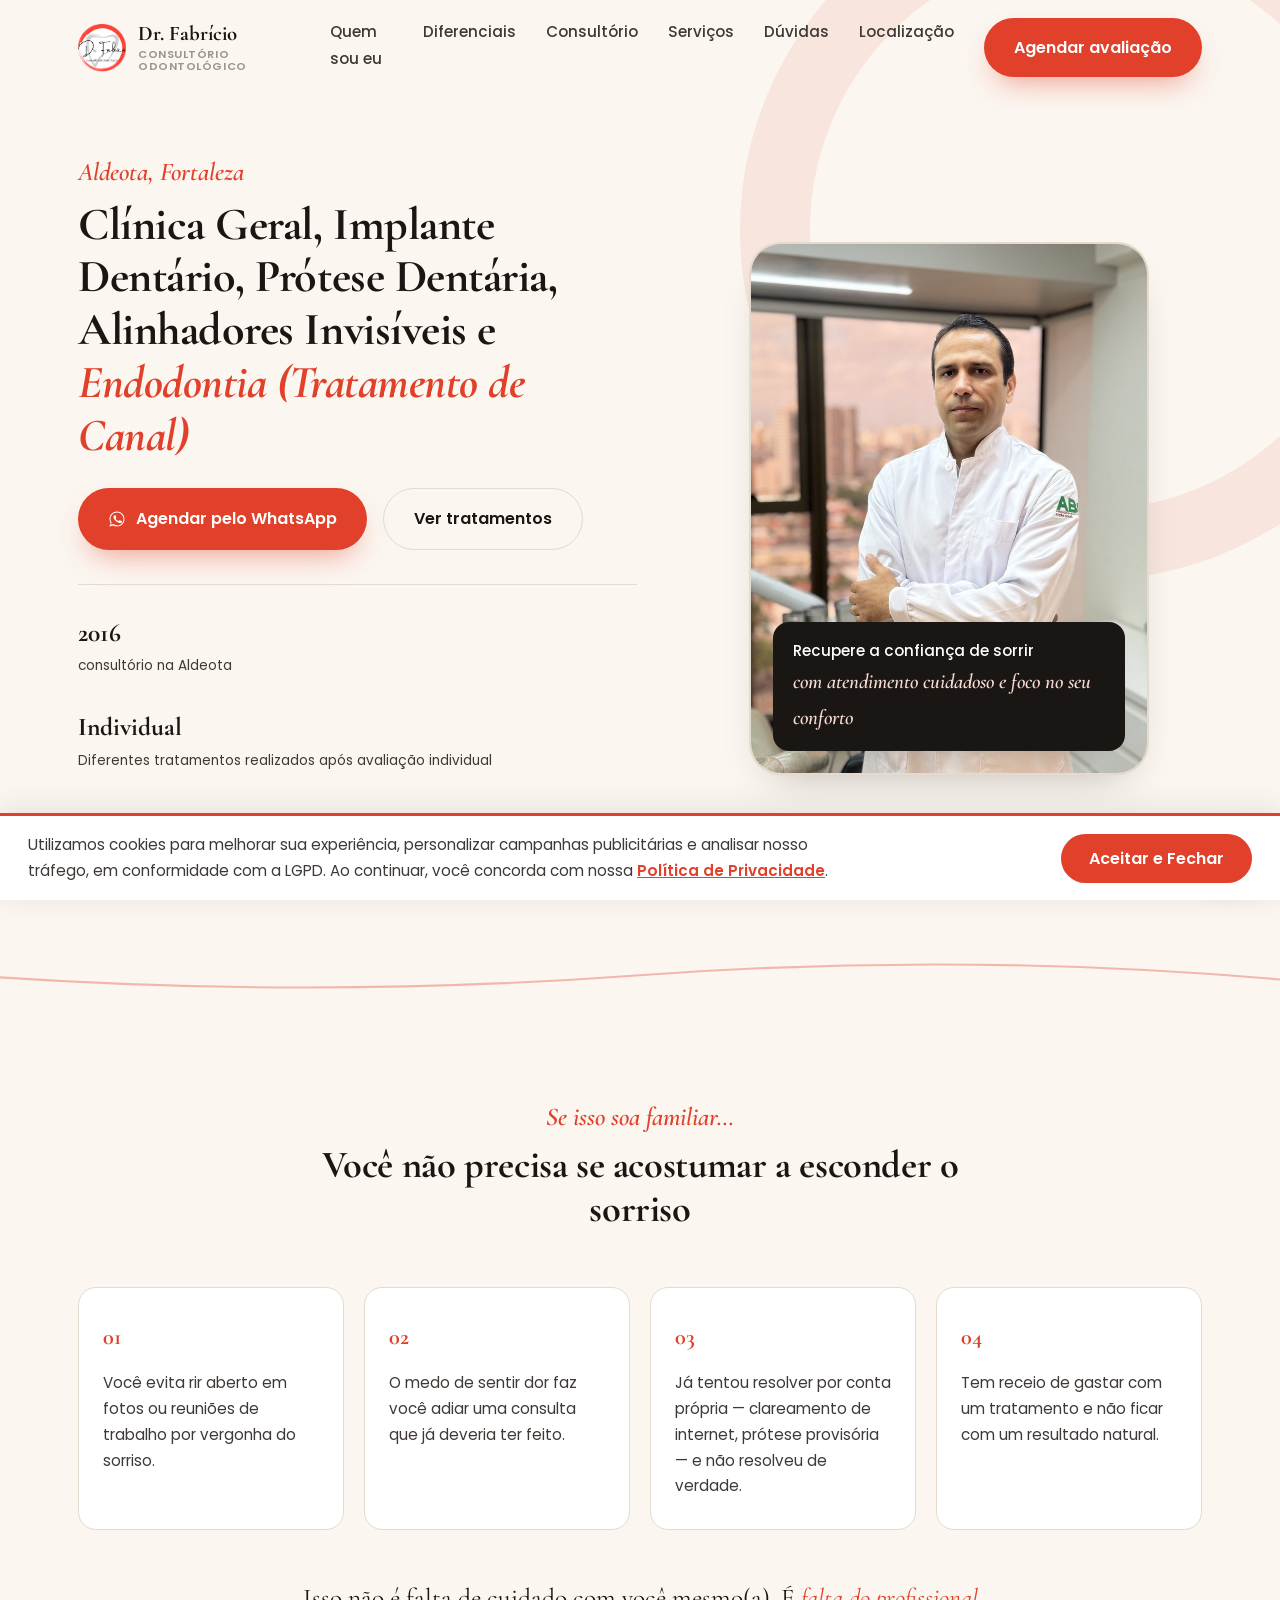
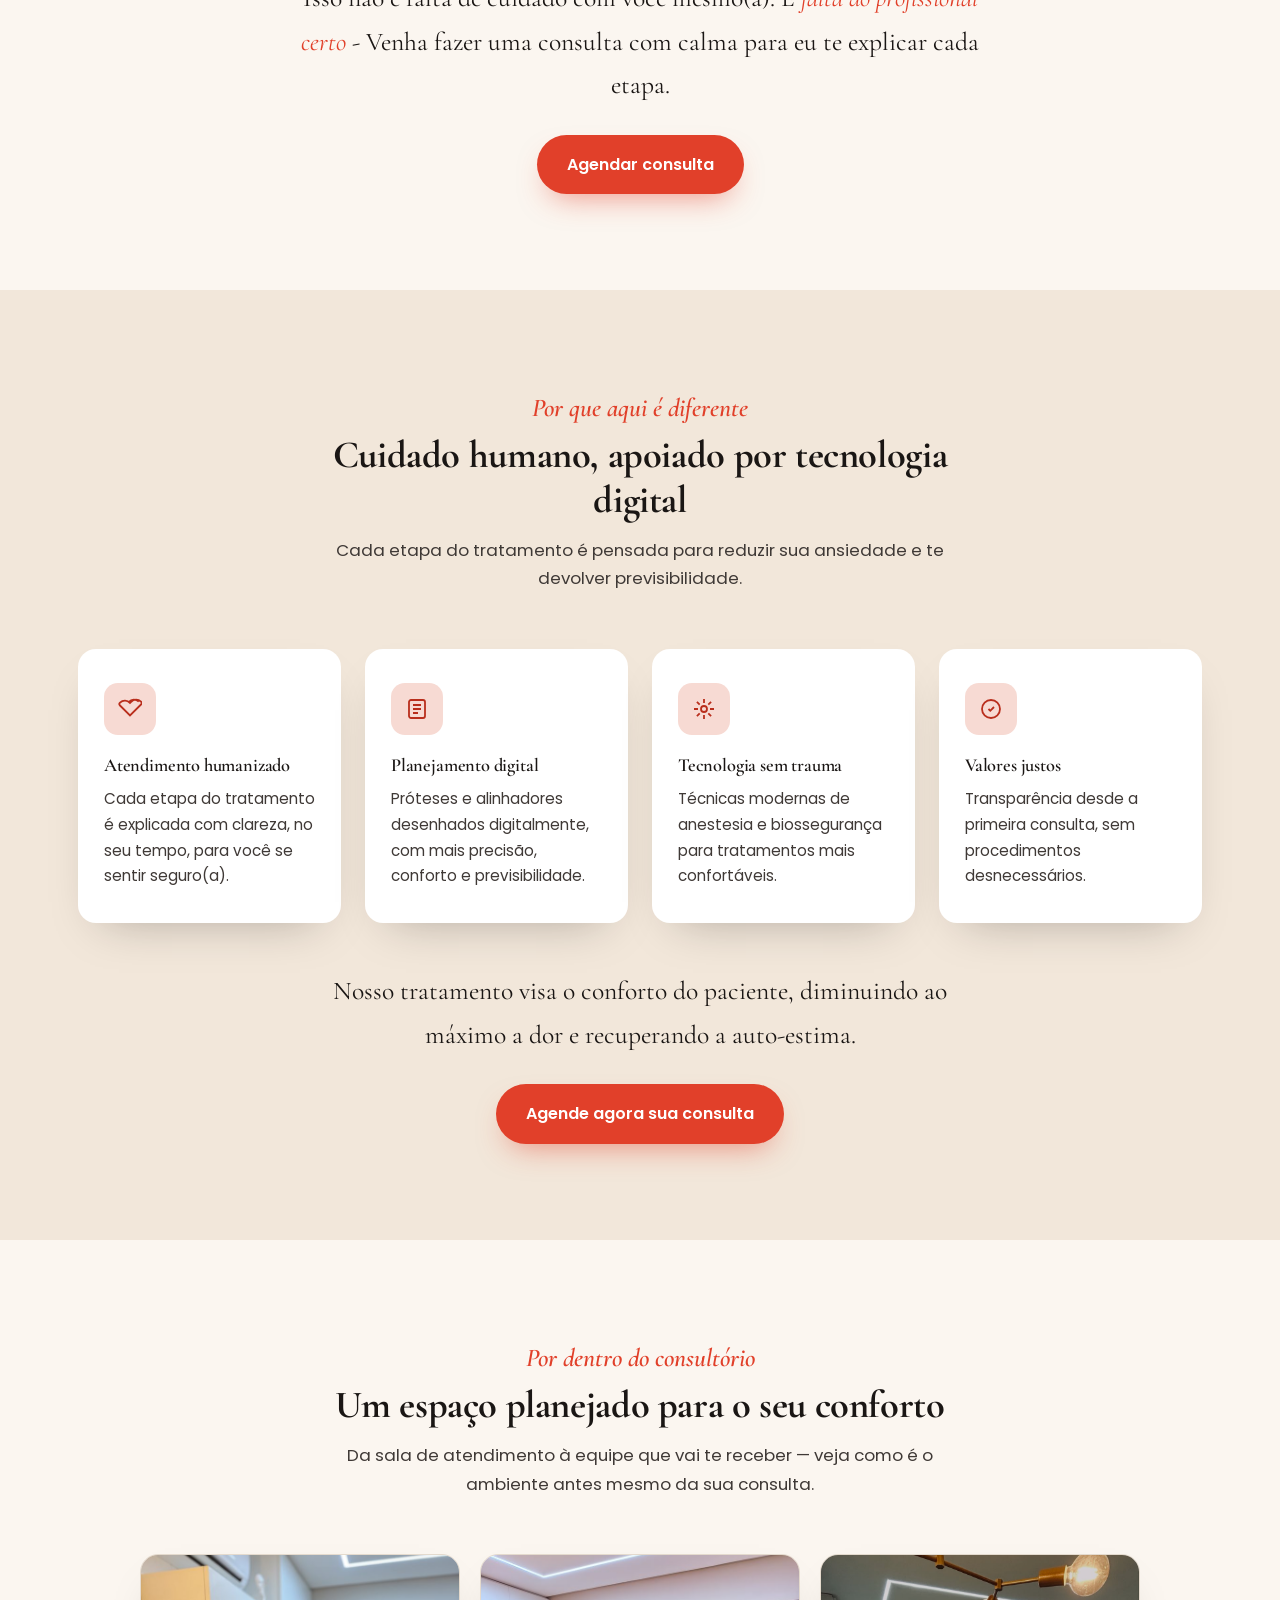
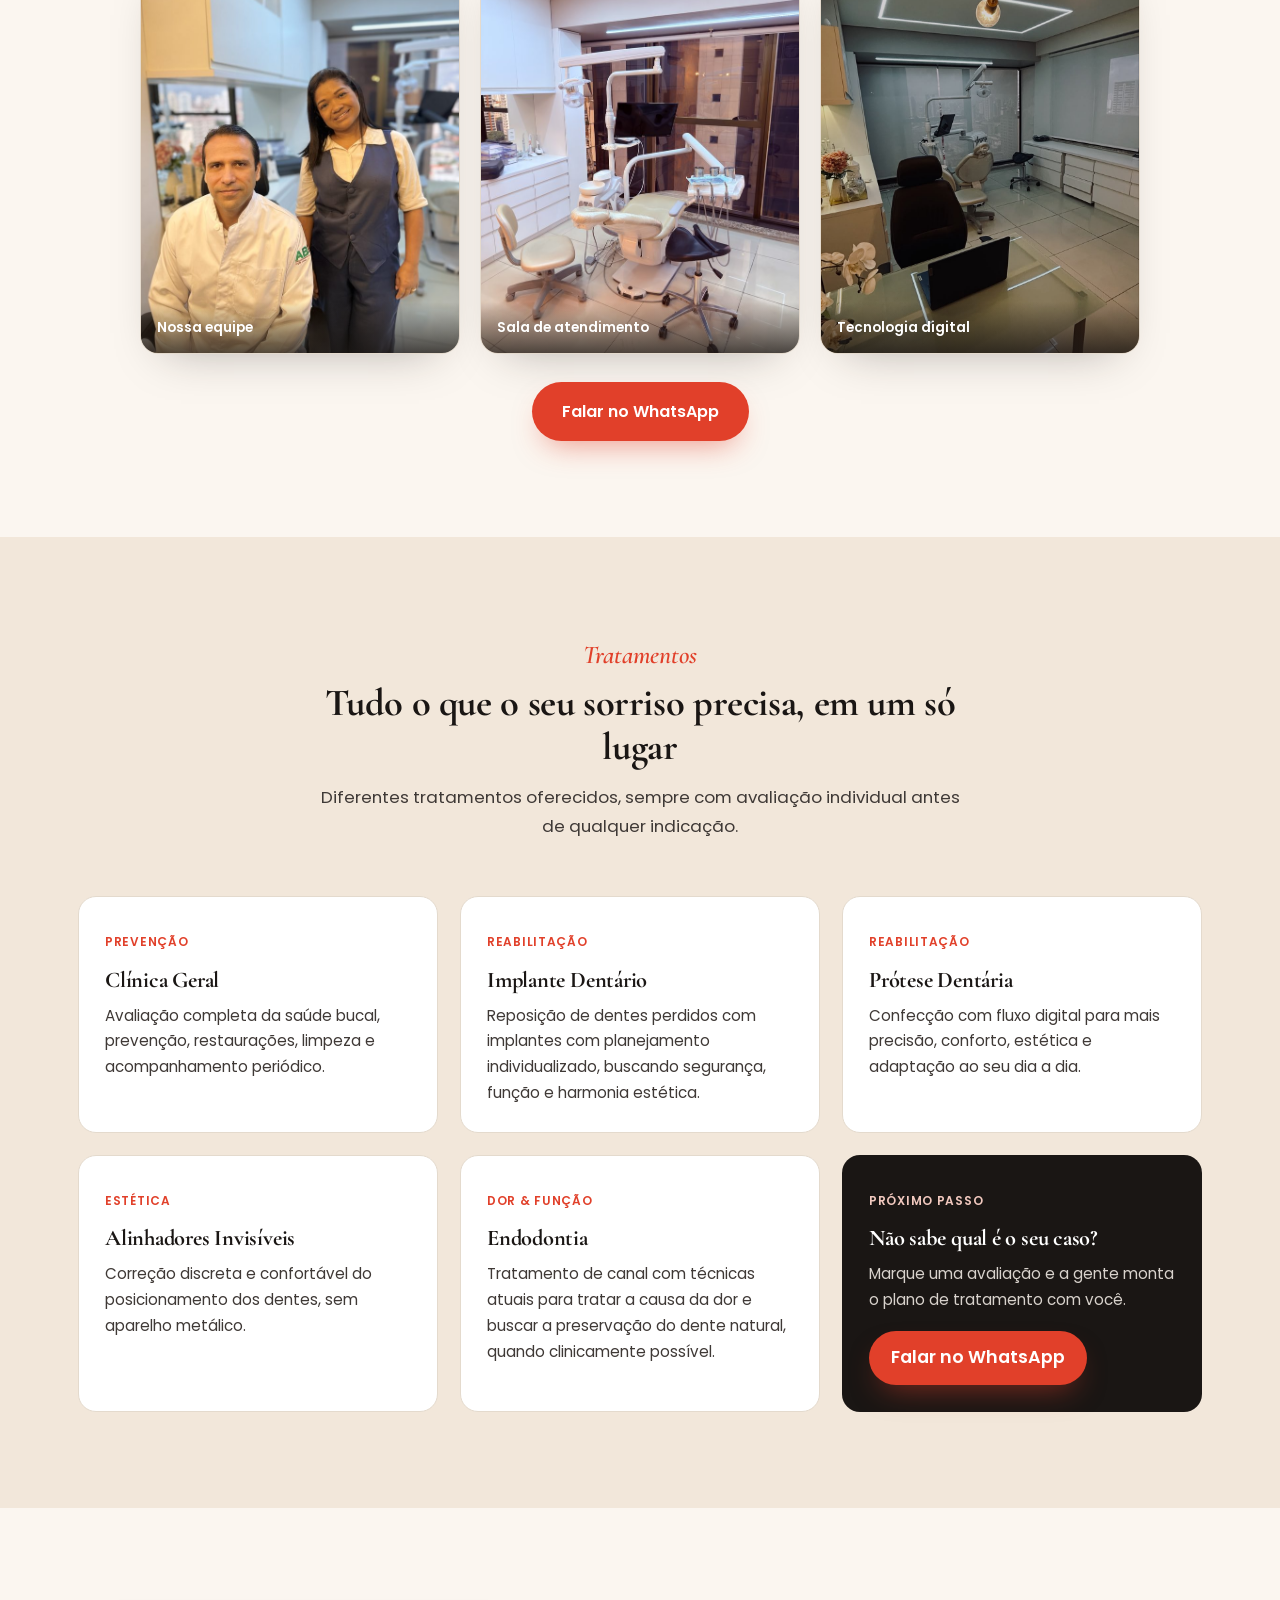
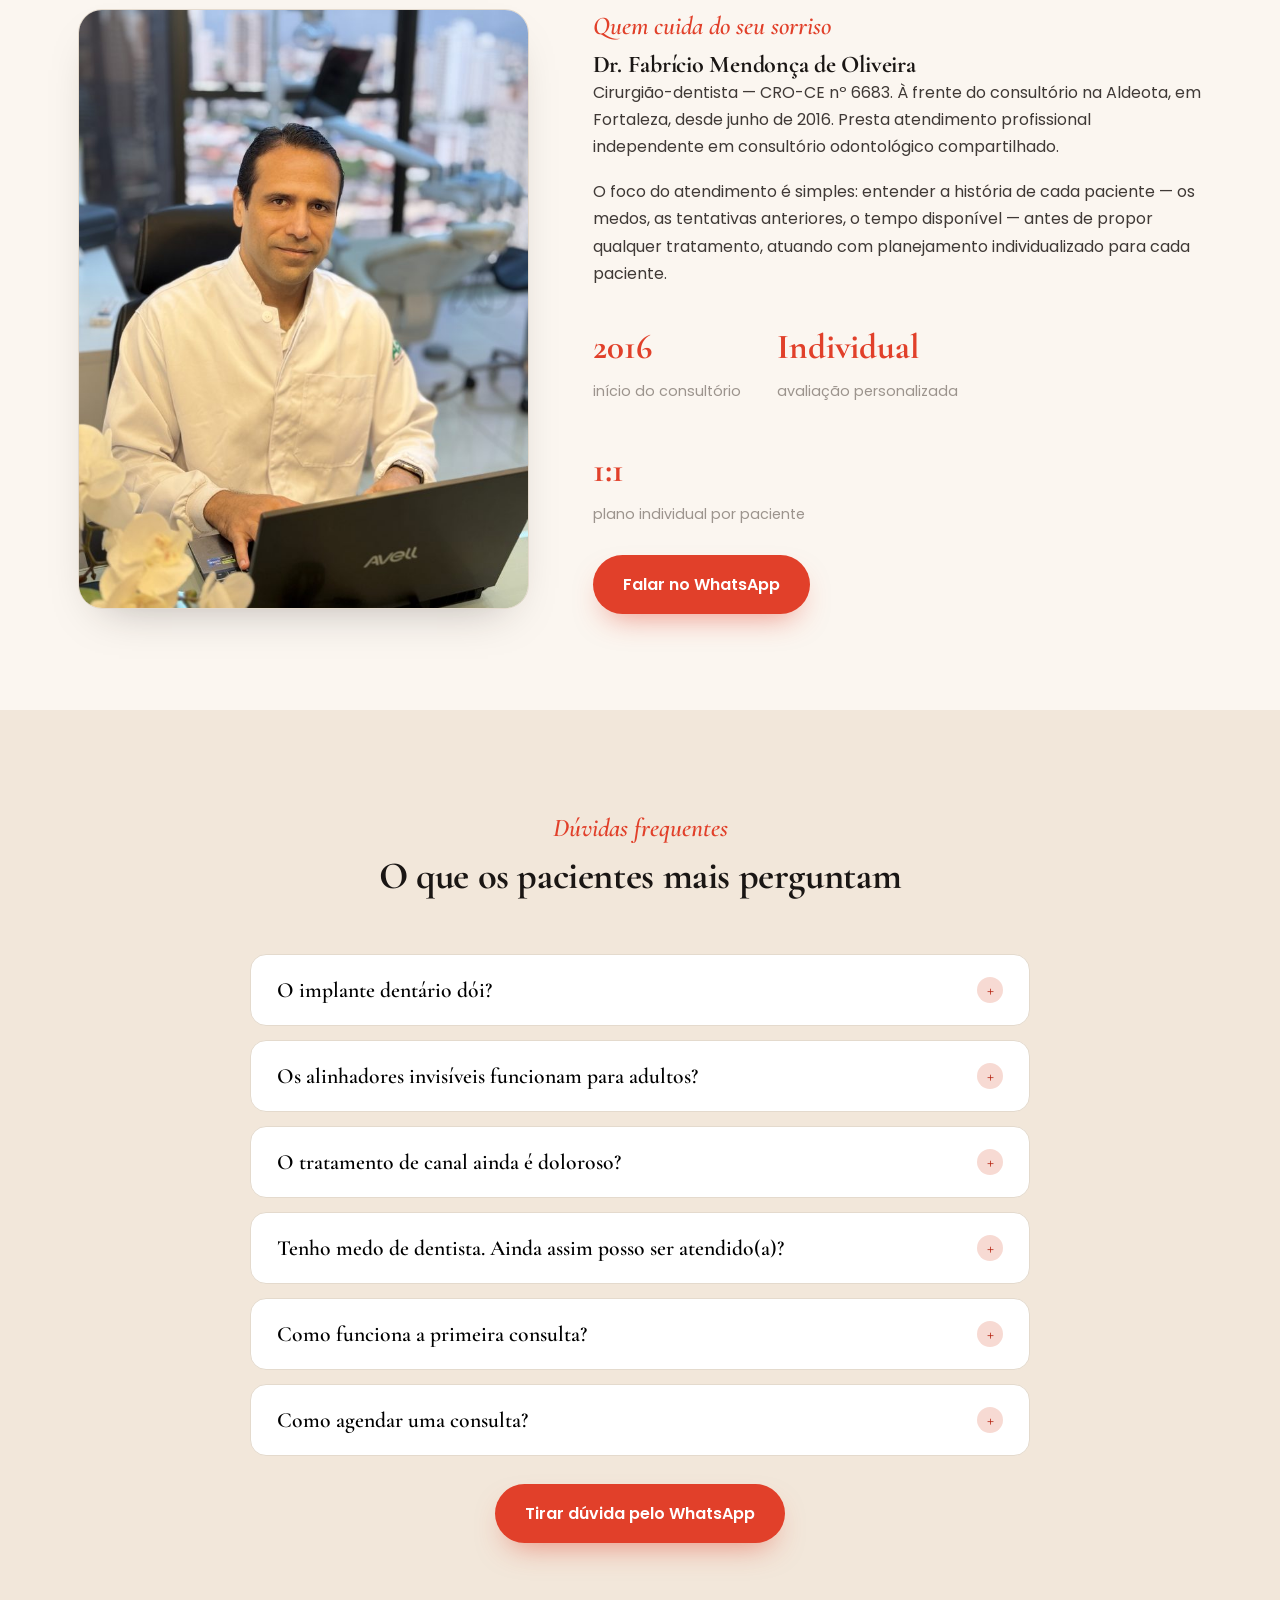
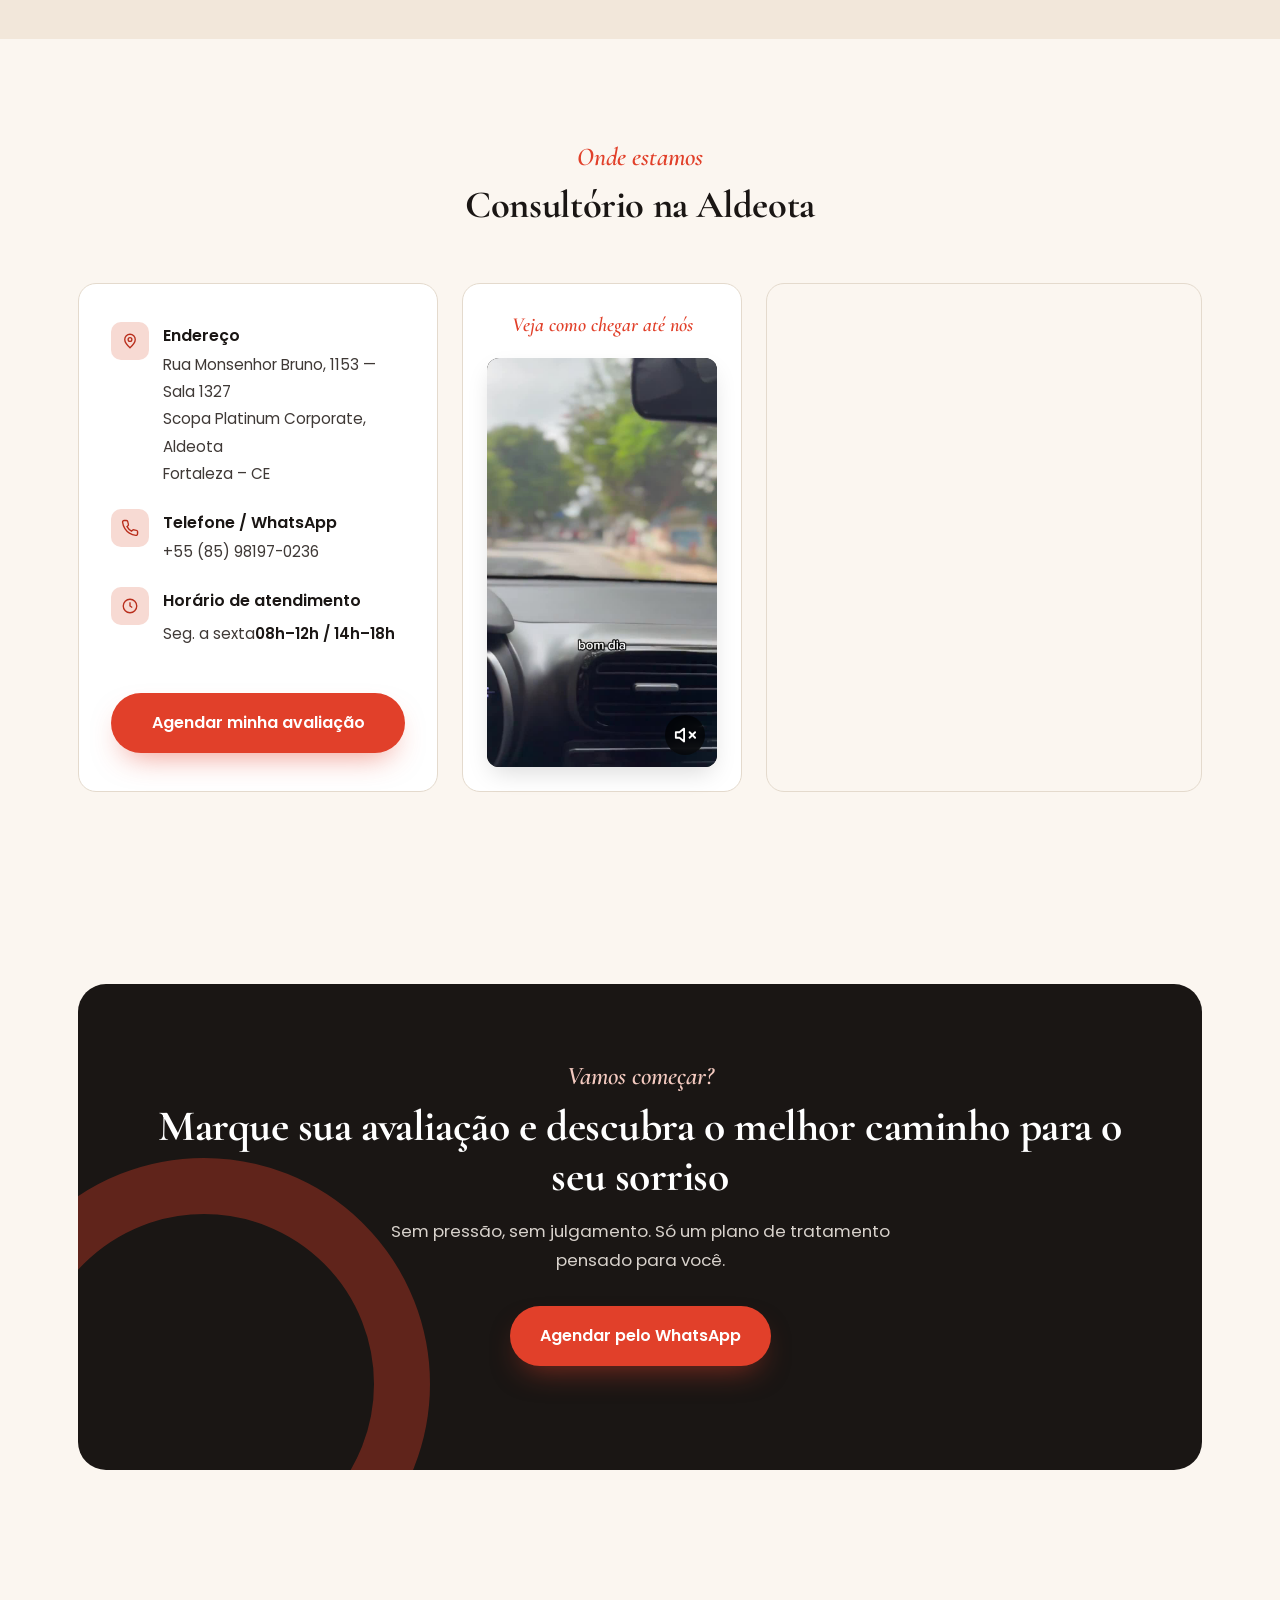
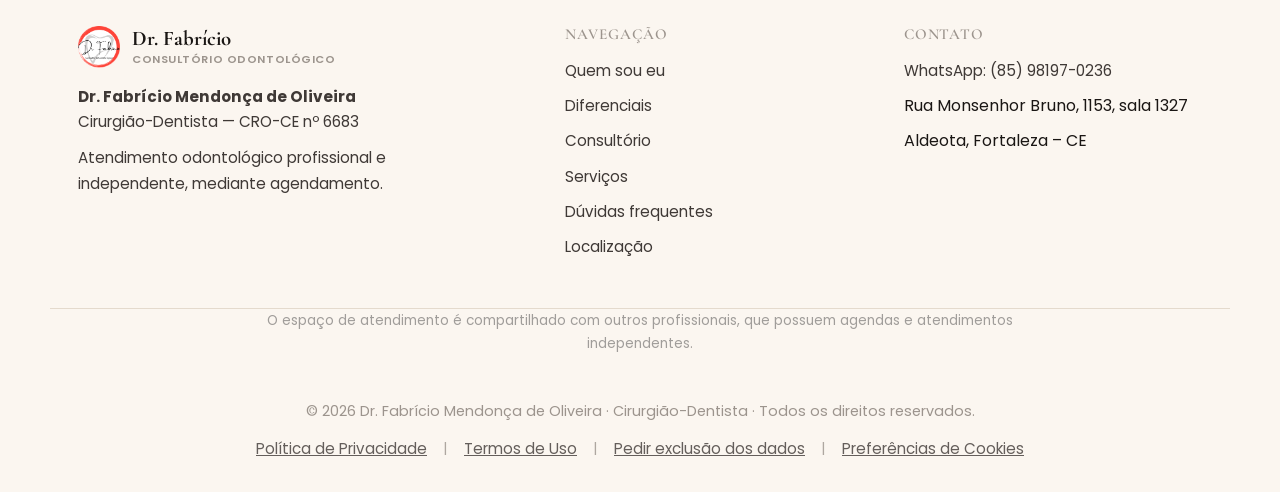
==== commit 02958ad0: "Atualizar o index.html" ====
--- a/index.html
+++ b/index.html
@@ -6,17 +6,17 @@
 <title>Dr. Fabrício Mendonça de Oliveira | Cirurgião-Dentista em Aldeota, Fortaleza</title>
 <meta name="description" content="Consultório odontológico do Dr. Fabrício Mendonça de Oliveira na Aldeota, Fortaleza. Clínica geral, implante, prótese, alinhadores invisíveis e endodontia com atendimento humanizado e planejamento digital.">
 <meta name="robots" content="index, follow">
-<link rel="canonical" href="https://drfabriciooliveira.netlify.app/">
+<link rel="canonical" href="https://dentistafabricio.com.br/">
 <meta name="theme-color" content="#E1402A">
 
 <!-- Open Graph -->
 <meta property="og:type" content="website">
 <meta property="og:locale" content="pt_BR">
-<meta property="og:url" content="https://drfabriciooliveira.netlify.app/">
+<meta property="og:url" content="https://dentistafabricio.com.br/">
 <meta property="og:site_name" content="Dr. Fabrício Mendonça de Oliveira | Consultório Odontológico">
 <meta property="og:title" content="Dr. Fabrício Mendonça de Oliveira | Cirurgião-Dentista em Aldeota, Fortaleza">
 <meta property="og:description" content="Clínica geral, implante, prótese, alinhadores invisíveis e endodontia com atendimento humanizado e planejamento digital na Aldeota, Fortaleza.">
-<meta property="og:image" content="https://drfabriciooliveira.netlify.app/assets/og-image.jpg">
+<meta property="og:image" content="https://dentistafabricio.com.br/assets/og-image.jpg">
 <meta property="og:image:width" content="1200">
 <meta property="og:image:height" content="630">
 
@@ -24,7 +24,7 @@
 <meta name="twitter:card" content="summary_large_image">
 <meta name="twitter:title" content="Dr. Fabrício Mendonça de Oliveira | Cirurgião-Dentista em Aldeota, Fortaleza">
 <meta name="twitter:description" content="Clínica geral, implante, prótese, alinhadores invisíveis e endodontia com atendimento humanizado e planejamento digital na Aldeota, Fortaleza.">
-<meta name="twitter:image" content="https://drfabriciooliveira.netlify.app/assets/og-image.jpg">
+<meta name="twitter:image" content="https://dentistafabricio.com.br/assets/og-image.jpg">
 
 <!-- Dados estruturados (Google) -->
 <script type="application/ld+json">
@@ -32,8 +32,8 @@
   "@context": "https://schema.org",
   "@type": "Dentist",
   "name": "Dr. Fabrício Mendonça de Oliveira",
-  "image": "https://drfabriciooliveira.netlify.app/assets/dr-fabricio-dentista-aldeota-hero.jpg",
-  "url": "https://drfabriciooliveira.netlify.app/",
+  "image": "https://dentistafabricio.com.br/assets/dr-fabricio-dentista-aldeota-hero.jpg",
+  "url": "https://dentistafabricio.com.br/",
   "telephone": "+5585981970236",
   "priceRange": "$$",
   "address": {
@@ -43,13 +43,21 @@
     "addressRegion": "CE",
     "addressCountry": "BR"
   },
-  "openingHoursSpecification": {
-    "@type": "OpeningHoursSpecification",
-    "dayOfWeek": ["Monday", "Tuesday", "Wednesday", "Thursday", "Friday"],
-    "opens": "08:00",
-    "closes": "18:00"
-  },
-  "medicalSpecialty": ["Dentistry", "Implantology", "Endodontics"],
+  "openingHoursSpecification": [
+    {
+      "@type": "OpeningHoursSpecification",
+      "dayOfWeek": ["Monday", "Tuesday", "Wednesday", "Thursday", "Friday"],
+      "opens": "08:00",
+      "closes": "12:00"
+    },
+    {
+      "@type": "OpeningHoursSpecification",
+      "dayOfWeek": ["Monday", "Tuesday", "Wednesday", "Thursday", "Friday"],
+      "opens": "14:00",
+      "closes": "18:00"
+    }
+  ],
+  "medicalSpecialty": ["Dentistry"],
   "founder": {
     "@type": "Person",
     "name": "Fabrício Mendonça de Oliveira"
@@ -89,6 +97,7 @@
     </button>
     <nav>
       <ul class="nav-links" id="navLinks">
+        <li><a href="#sobre">Quem sou eu</a></li>
         <li><a href="#diferenciais">Diferenciais</a></li>
         <li><a href="#consultorio">Consultório</a></li>
         <li><a href="#servicos">Serviços</a></li>
@@ -115,14 +124,14 @@
       </div>
       <div class="hero-trust">
         <div><strong>2016</strong>consultório na Aldeota</div>
-        <div><strong>5</strong>especialidades no mesmo lugar</div>
+        <div><strong>Individual</strong>Diferentes tratamentos realizados após avaliação individual</div>
         <div><strong>100%</strong>atendimento humanizado</div>
       </div>
     </div>
     <div class="hero-visual reveal in">
       <div class="hero-photo">
         <img src="assets/dr-fabricio-dentista-aldeota-hero.jpg" alt="Dr. Fabrício Mendonça de Oliveira, cirurgião-dentista, no consultório na Aldeota, Fortaleza">
-        <div class="badge">Recupere a confiança de sorrir <span>sem pressa e sem dor</span></div>
+        <div class="badge">Recupere a confiança de sorrir <span>com atendimento cuidadoso e foco no seu conforto</span></div>
       </div>
     </div>
   </div>
@@ -238,7 +247,7 @@
     <div class="section-head reveal">
       <span class="eyebrow">Tratamentos</span>
       <h2>Tudo o que o seu sorriso precisa, em um só lugar</h2>
-      <p>Cinco frentes de cuidado, sempre com avaliação individual antes de qualquer indicação.</p>
+      <p>Diferentes tratamentos oferecidos, sempre com avaliação individual antes de qualquer indicação.</p>
     </div>
     <div class="servicos">
       <div class="servico-card reveal">
@@ -249,7 +258,7 @@
       <div class="servico-card reveal">
         <span class="tag">Reabilitação</span>
         <h3>Implante Dentário</h3>
-        <p>Reposição de dentes perdidos com implantes planejados digitalmente, com segurança e aparência natural.</p>
+        <p>Reposição de dentes perdidos com implantes com planejamento individualizado, buscando segurança, função e harmonia estética.</p>
       </div>
       <div class="servico-card reveal">
         <span class="tag">Reabilitação</span>
@@ -264,7 +273,7 @@
       <div class="servico-card reveal">
         <span class="tag">Dor & função</span>
         <h3>Endodontia</h3>
-        <p>Tratamento de canal com técnicas modernas para eliminar a dor e preservar o dente natural.</p>
+        <p>Tratamento de canal com técnicas atuais para tratar a causa da dor e buscar a preservação do dente natural, quando clinicamente possível.</p>
       </div>
       <div class="servico-card reveal" style="background:var(--ink);border-color:transparent;">
         <span class="tag" style="color:#F2C9BF;">Próximo passo</span>
@@ -285,11 +294,11 @@
     <div class="sobre-text reveal">
       <span class="eyebrow">Quem cuida do seu sorriso</span>
       <h2>Dr. Fabrício Mendonça de Oliveira</h2>
-      <p>Cirurgião-dentista à frente do consultório na Aldeota, em Fortaleza, desde junho de 2016. Atua em clínica geral, implantodontia, prótese, alinhadores invisíveis e endodontia, sempre com planejamento individual para cada paciente.</p>
-      <p>O foco do atendimento é simples: entender a história de cada paciente — os medos, as tentativas anteriores, o tempo disponível — antes de propor qualquer tratamento.</p>
+      <p>Cirurgião-dentista — CRO-CE nº 6683. À frente do consultório na Aldeota, em Fortaleza, desde junho de 2016. Presta atendimento profissional independente em consultório odontológico compartilhado.</p>
+      <p>O foco do atendimento é simples: entender a história de cada paciente — os medos, as tentativas anteriores, o tempo disponível — antes de propor qualquer tratamento, atuando com planejamento individualizado para cada paciente.</p>
       <div class="sobre-stats">
         <div><strong>2016</strong><span>início do consultório</span></div>
-        <div><strong>5</strong><span>áreas de atuação</span></div>
+        <div><strong>Individual</strong><span>avaliação personalizada</span></div>
         <div><strong>1:1</strong><span>plano individual por paciente</span></div>
       </div>
       <div class="mini-cta" style="text-align:left;margin-top:28px;">
@@ -317,7 +326,7 @@
       </div>
       <div class="faq-item reveal">
         <button class="faq-q" aria-expanded="false"><span>O tratamento de canal ainda é doloroso?</span><span class="plus">+</span></button>
-        <div class="faq-a"><p>Não. A endodontia evoluiu muito. Com anestesia adequada e técnicas atuais, o tratamento é realizado de forma segura e confortável, preservando o dente natural sempre que possível.</p></div>
+        <div class="faq-a"><p>Com anestesia adequada e técnicas atuais, o tratamento geralmente pode ser realizado com conforto. A experiência e a recuperação variam de acordo com cada caso.</p></div>
       </div>
       <div class="faq-item reveal">
         <button class="faq-q" aria-expanded="false"><span>Tenho medo de dentista. Ainda assim posso ser atendido(a)?</span><span class="plus">+</span></button>
@@ -341,7 +350,6 @@
 <!-- ================= LOCALIZAÇÃO (8ª dobra) ================= -->
 <section class="section local" id="local">
   <div class="container">
-    <!-- Título puxado para cima para alinhar com o grid -->
     <div class="section-head reveal" style="text-align: center;">
       <span class="eyebrow">Onde estamos</span>
       <h2>Consultório na Aldeota</h2>
@@ -384,7 +392,7 @@
         <span class="local-video-label">Veja como chegar até nós</span>
         <div class="video-wrapper">
           <video id="comoChegarVideo" autoplay loop muted playsinline poster="video/como-chegar-consultorio-poster.jpg">
-            <source src="/video/video-consultorio-2.mp4" type="video/mp4">
+            <source src="/video/video explicando como chega.mp4" type="video/mp4">
             Seu navegador não suporta a reprodução deste vídeo.
           </video>
           <button id="soundToggleBtn" class="sound-toggle-btn" aria-label="Ligar som" title="Ligar som">
@@ -431,16 +439,21 @@
 <!-- ================= FOOTER ================= -->
 <footer>
   <div class="container">
-    <div>
+    <div style="max-width: 320px;">
       <div class="foot-brand">
         <img src="assets/logo.png" alt="Logo Dr. Fabrício">
         <div class="brand-name">Dr. Fabrício<span>Consultório Odontológico</span></div>
       </div>
-      <p>Atendimento odontológico humanizado na Aldeota, Fortaleza, com foco em saúde, função e estética do sorriso.</p>
+      <p style="margin-top: 15px;">
+        <strong>Dr. Fabrício Mendonça de Oliveira</strong><br>
+        Cirurgião-Dentista — CRO-CE nº 6683<br>
+        <span style="display:block; margin-top:10px;">Atendimento odontológico profissional e independente, mediante agendamento.</span>
+      </p>
     </div>
     <div>
       <h4>Navegação</h4>
       <ul>
+        <li><a href="#sobre">Quem sou eu</a></li>
         <li><a href="#diferenciais">Diferenciais</a></li>
         <li><a href="#consultorio">Consultório</a></li>
         <li><a href="#servicos">Serviços</a></li>
@@ -451,13 +464,17 @@
     <div>
       <h4>Contato</h4>
       <ul>
-        <li><a href="https://wa.me/5585981970236" target="_blank" rel="noopener noreferrer">+55 (85) 98197-0236</a></li>
-        <li><span>Rua Monsenhor Bruno, 1153 — Sala 1327</span></li>
+        <li><a href="https://wa.me/5585981970236" target="_blank" rel="noopener noreferrer">WhatsApp: (85) 98197-0236</a></li>
+        <li><span>Rua Monsenhor Bruno, 1153, sala 1327</span></li>
         <li><span>Aldeota, Fortaleza – CE</span></li>
       </ul>
     </div>
   </div>
   
+  <div class="bottom-disclaimer" style="text-align: center; margin: 0 auto 20px; font-size: 0.85rem; color: #a09d9a; max-width: 800px; padding: 0 20px;">
+    O espaço de atendimento é compartilhado com outros profissionais, que possuem agendas e atendimentos independentes.
+  </div>
+
   <div class="bottom">
     <div>© 2026 Dr. Fabrício Mendonça de Oliveira · Cirurgião-Dentista · Todos os direitos reservados.</div>
     <div class="legal-links">
@@ -466,6 +483,8 @@
       <a href="termos-de-uso.html">Termos de Uso</a>
       <span>|</span>
       <a href="exclusao-de-dados.html">Pedir exclusão dos dados</a>
+      <span>|</span>
+      <a href="#" onclick="openCookiePreferences(event); return false;">Preferências de Cookies</a>
     </div>
   </div>
 </footer>
@@ -477,4 +496,4 @@
 <script src="script.js"></script>
 
 </body>
-</html>+</html>
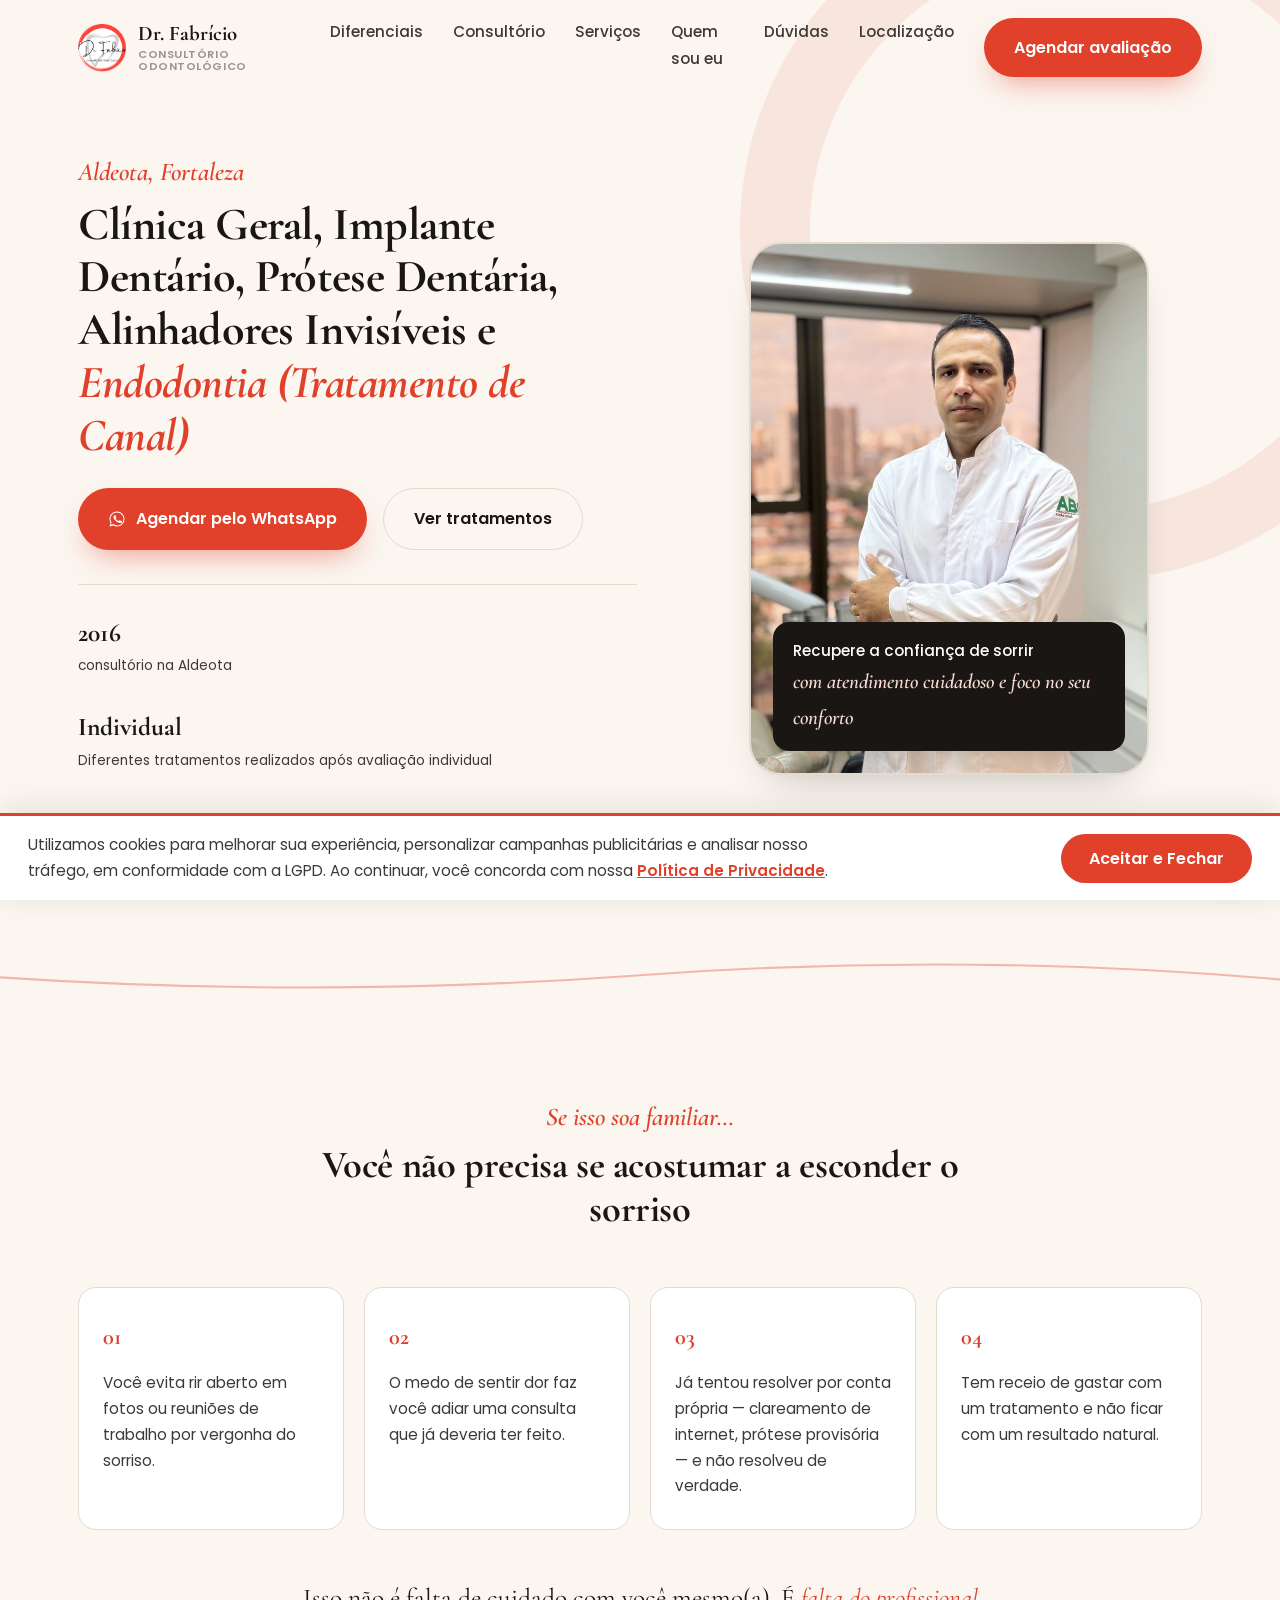
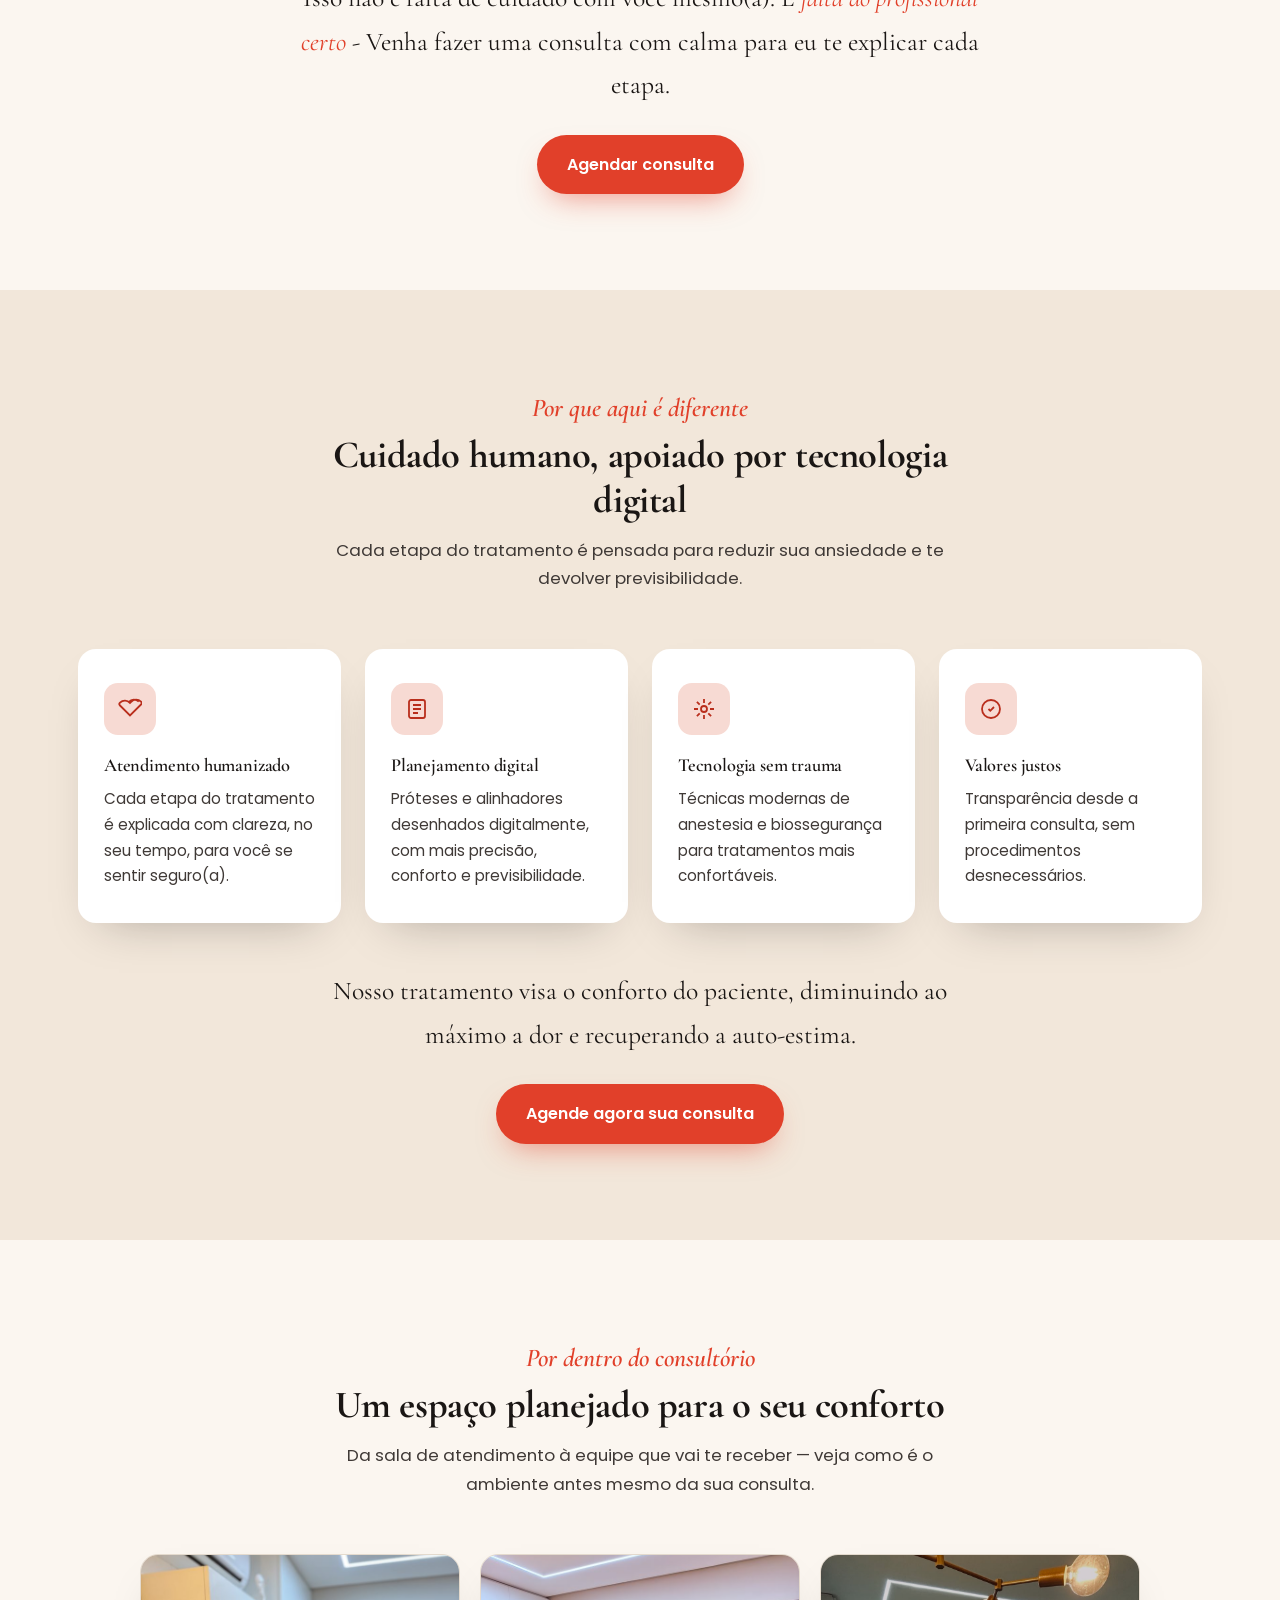
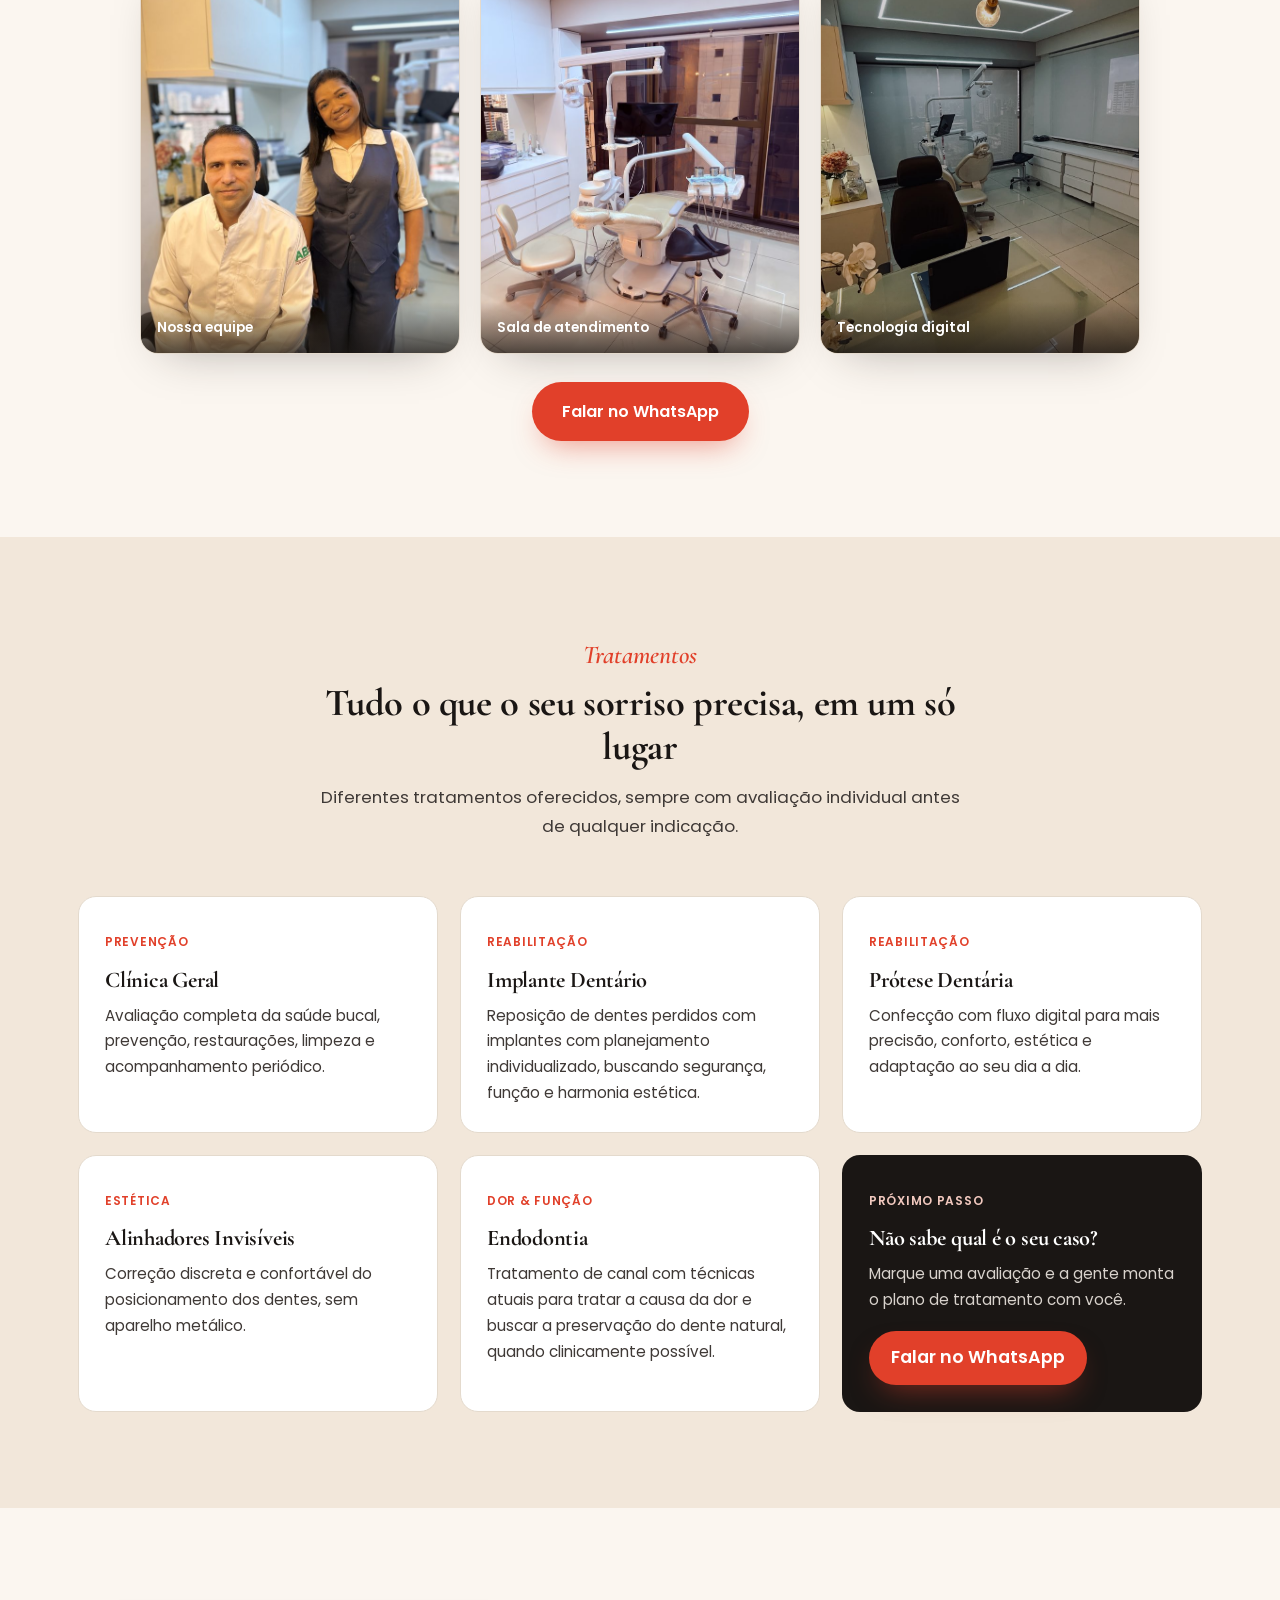
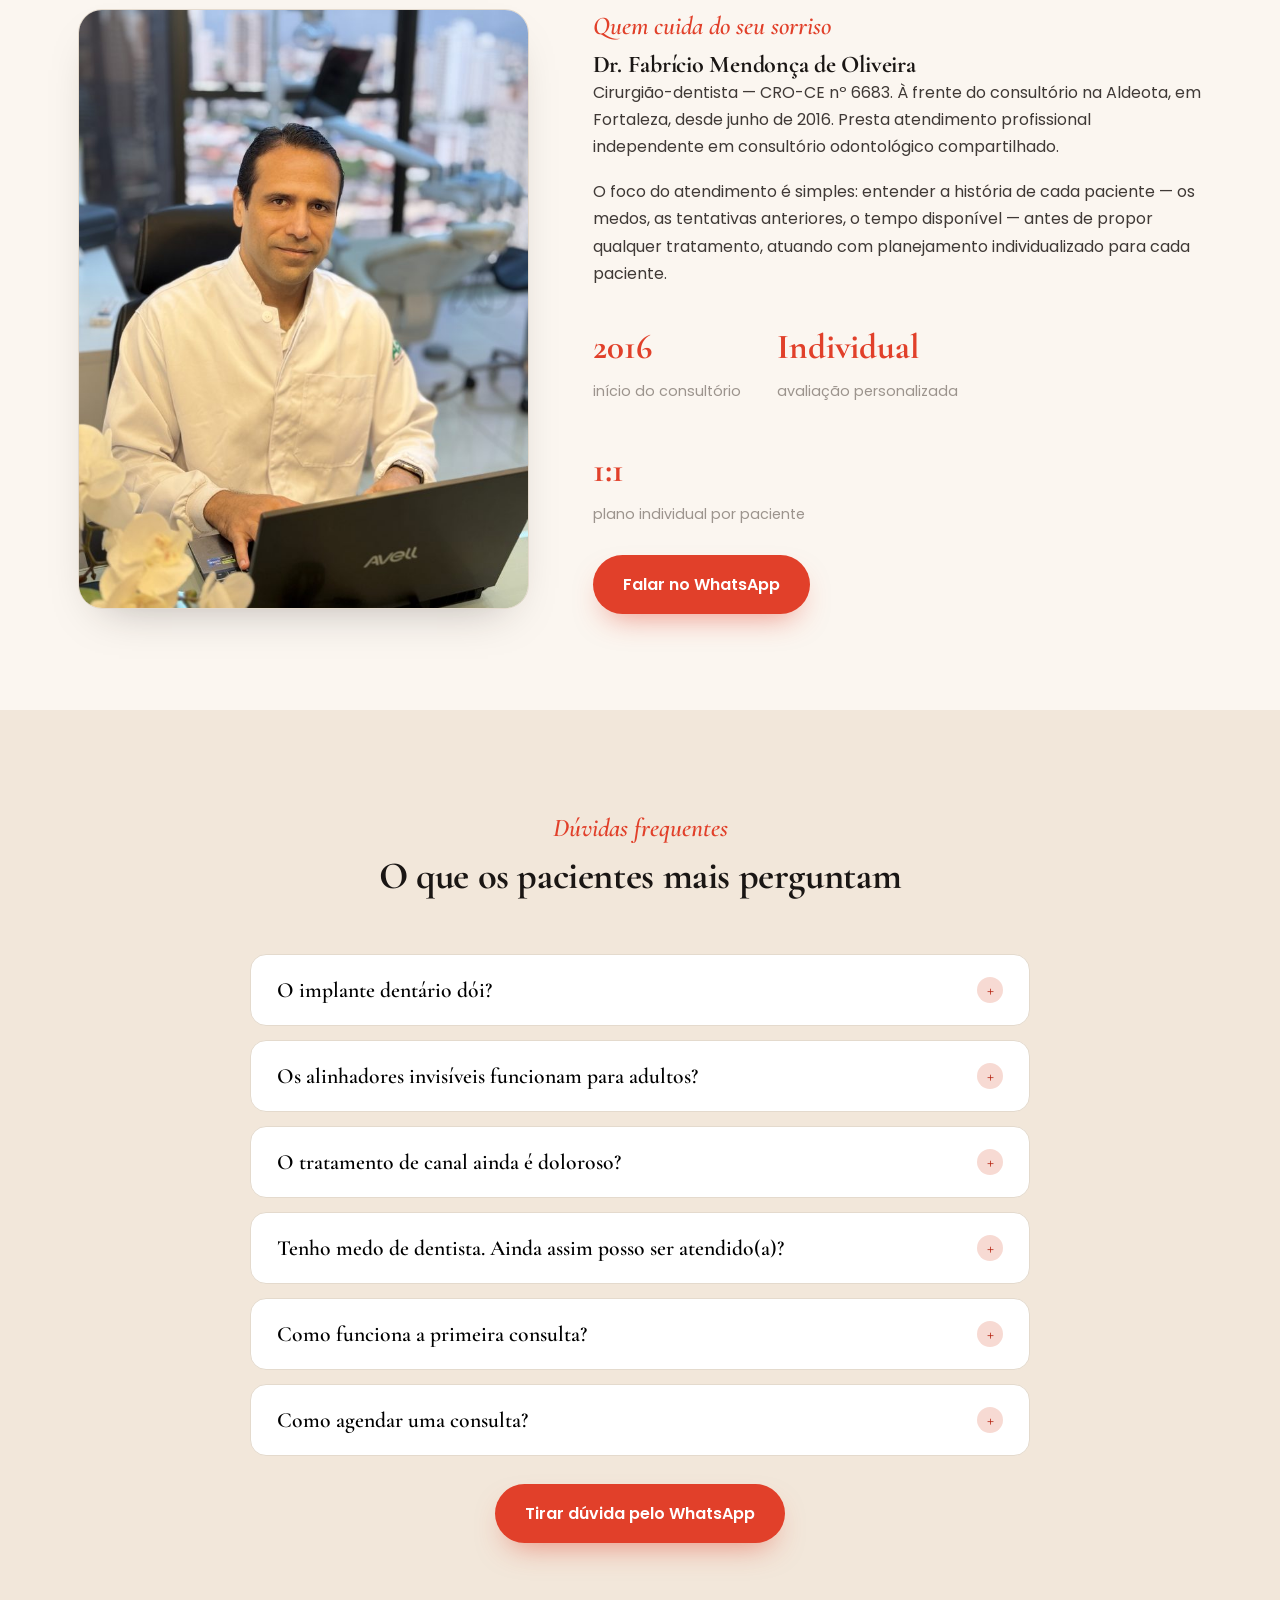
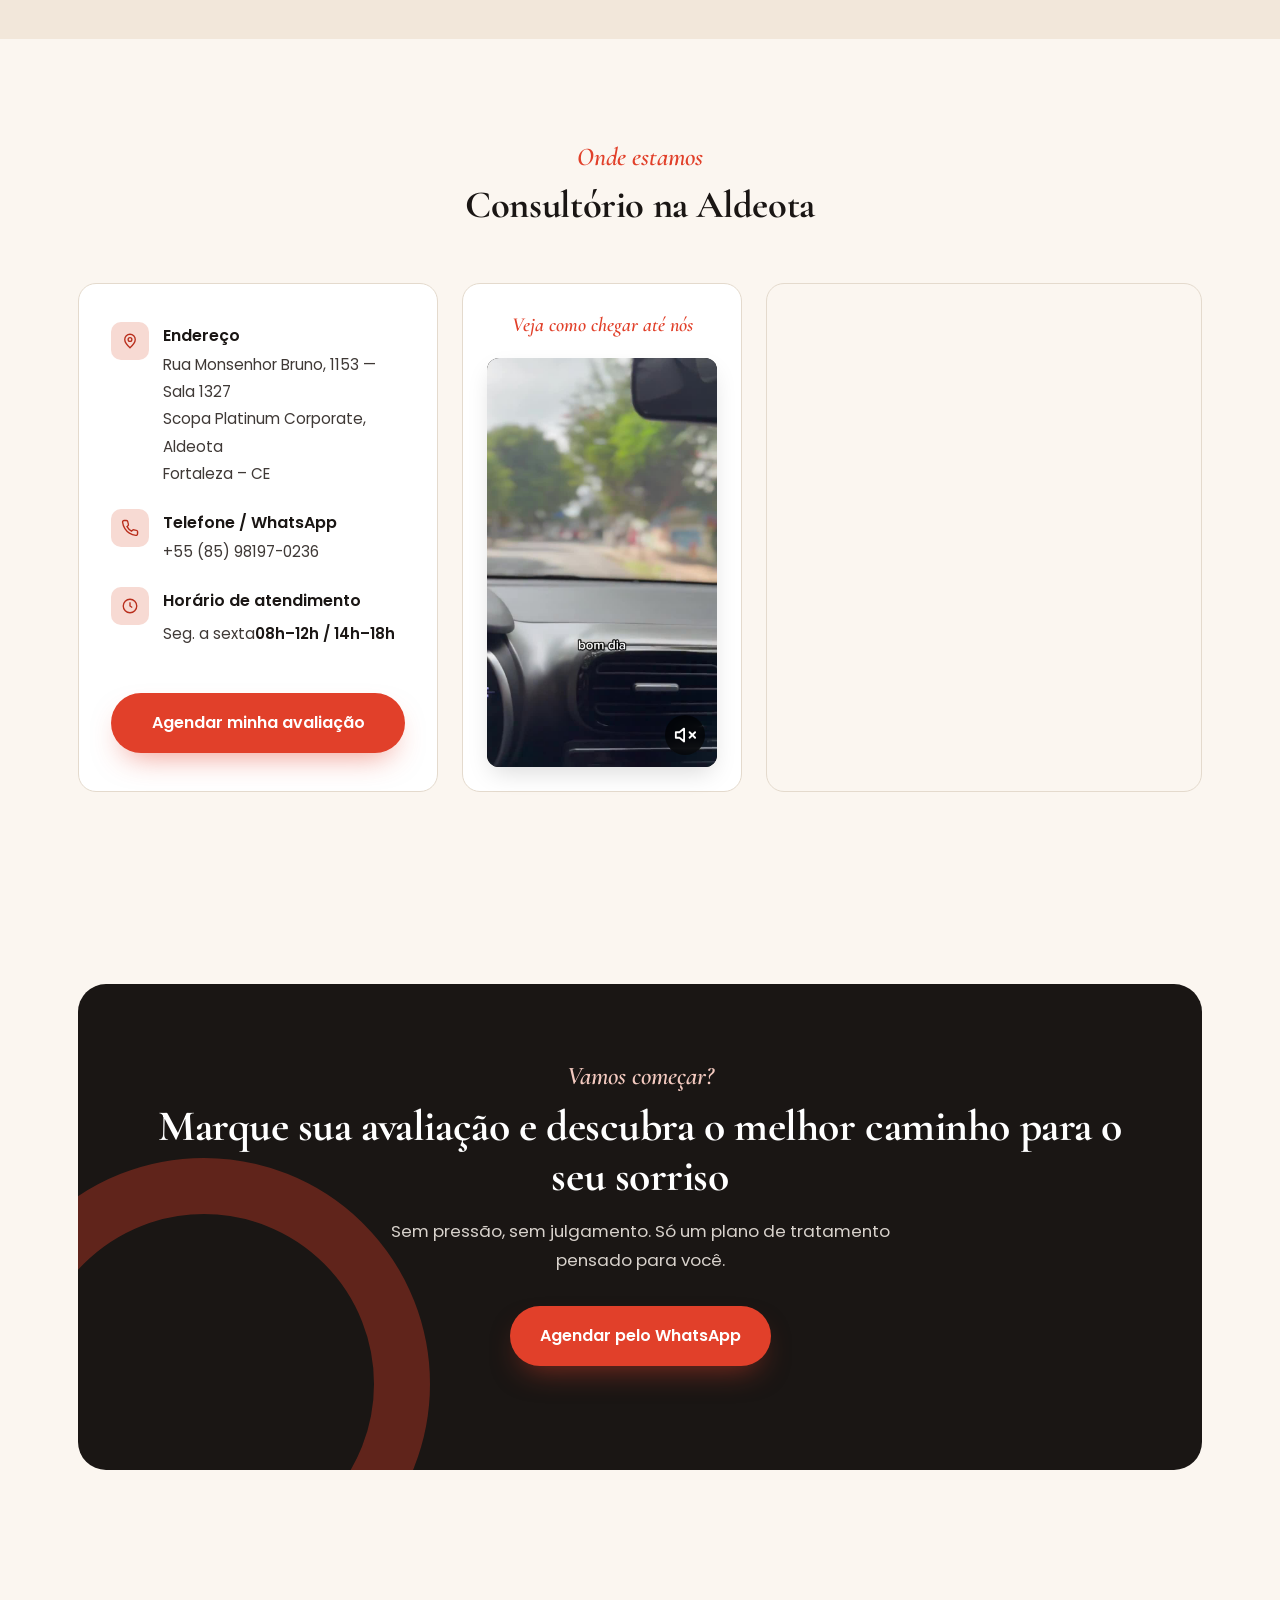
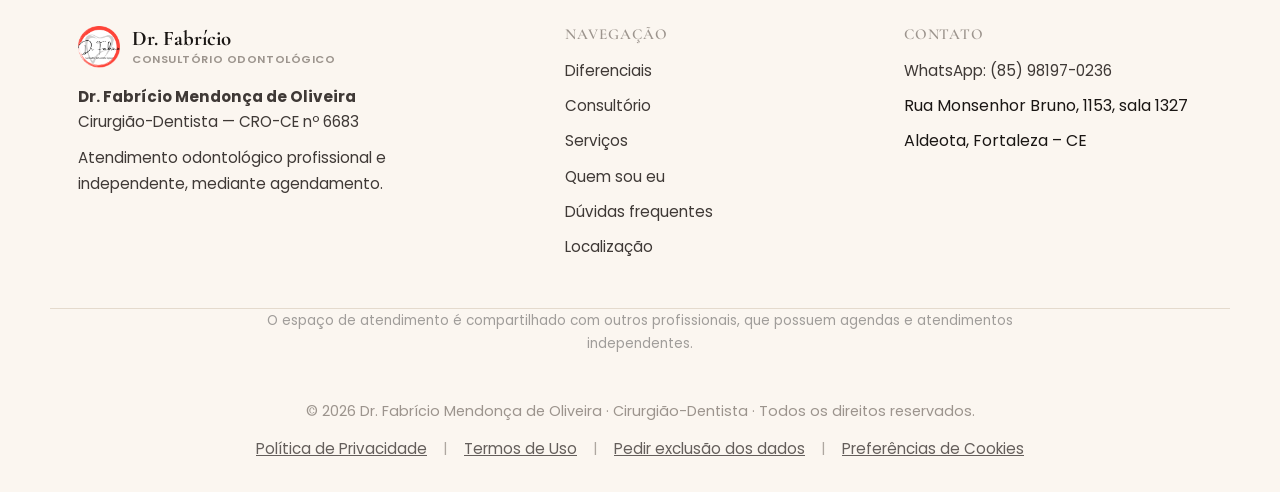
==== commit 0951f5e4: "Atualizar o index.html" ====
--- a/index.html
+++ b/index.html
@@ -97,10 +97,10 @@
     </button>
     <nav>
       <ul class="nav-links" id="navLinks">
-        <li><a href="#sobre">Quem sou eu</a></li>
         <li><a href="#diferenciais">Diferenciais</a></li>
         <li><a href="#consultorio">Consultório</a></li>
         <li><a href="#servicos">Serviços</a></li>
+        <li><a href="#sobre">Quem sou eu</a></li>
         <li><a href="#faq">Dúvidas</a></li>
         <li><a href="#local">Localização</a></li>
         <li><a class="btn btn-primary" href="https://wa.me/5585981970236?text=Ol%C3%A1!%20Quero%20agendar%20uma%20avalia%C3%A7%C3%A3o." target="_blank" rel="noopener noreferrer">Agendar avaliação</a></li>
@@ -453,10 +453,10 @@
     <div>
       <h4>Navegação</h4>
       <ul>
-        <li><a href="#sobre">Quem sou eu</a></li>
         <li><a href="#diferenciais">Diferenciais</a></li>
         <li><a href="#consultorio">Consultório</a></li>
         <li><a href="#servicos">Serviços</a></li>
+        <li><a href="#sobre">Quem sou eu</a></li>
         <li><a href="#faq">Dúvidas frequentes</a></li>
         <li><a href="#local">Localização</a></li>
       </ul>
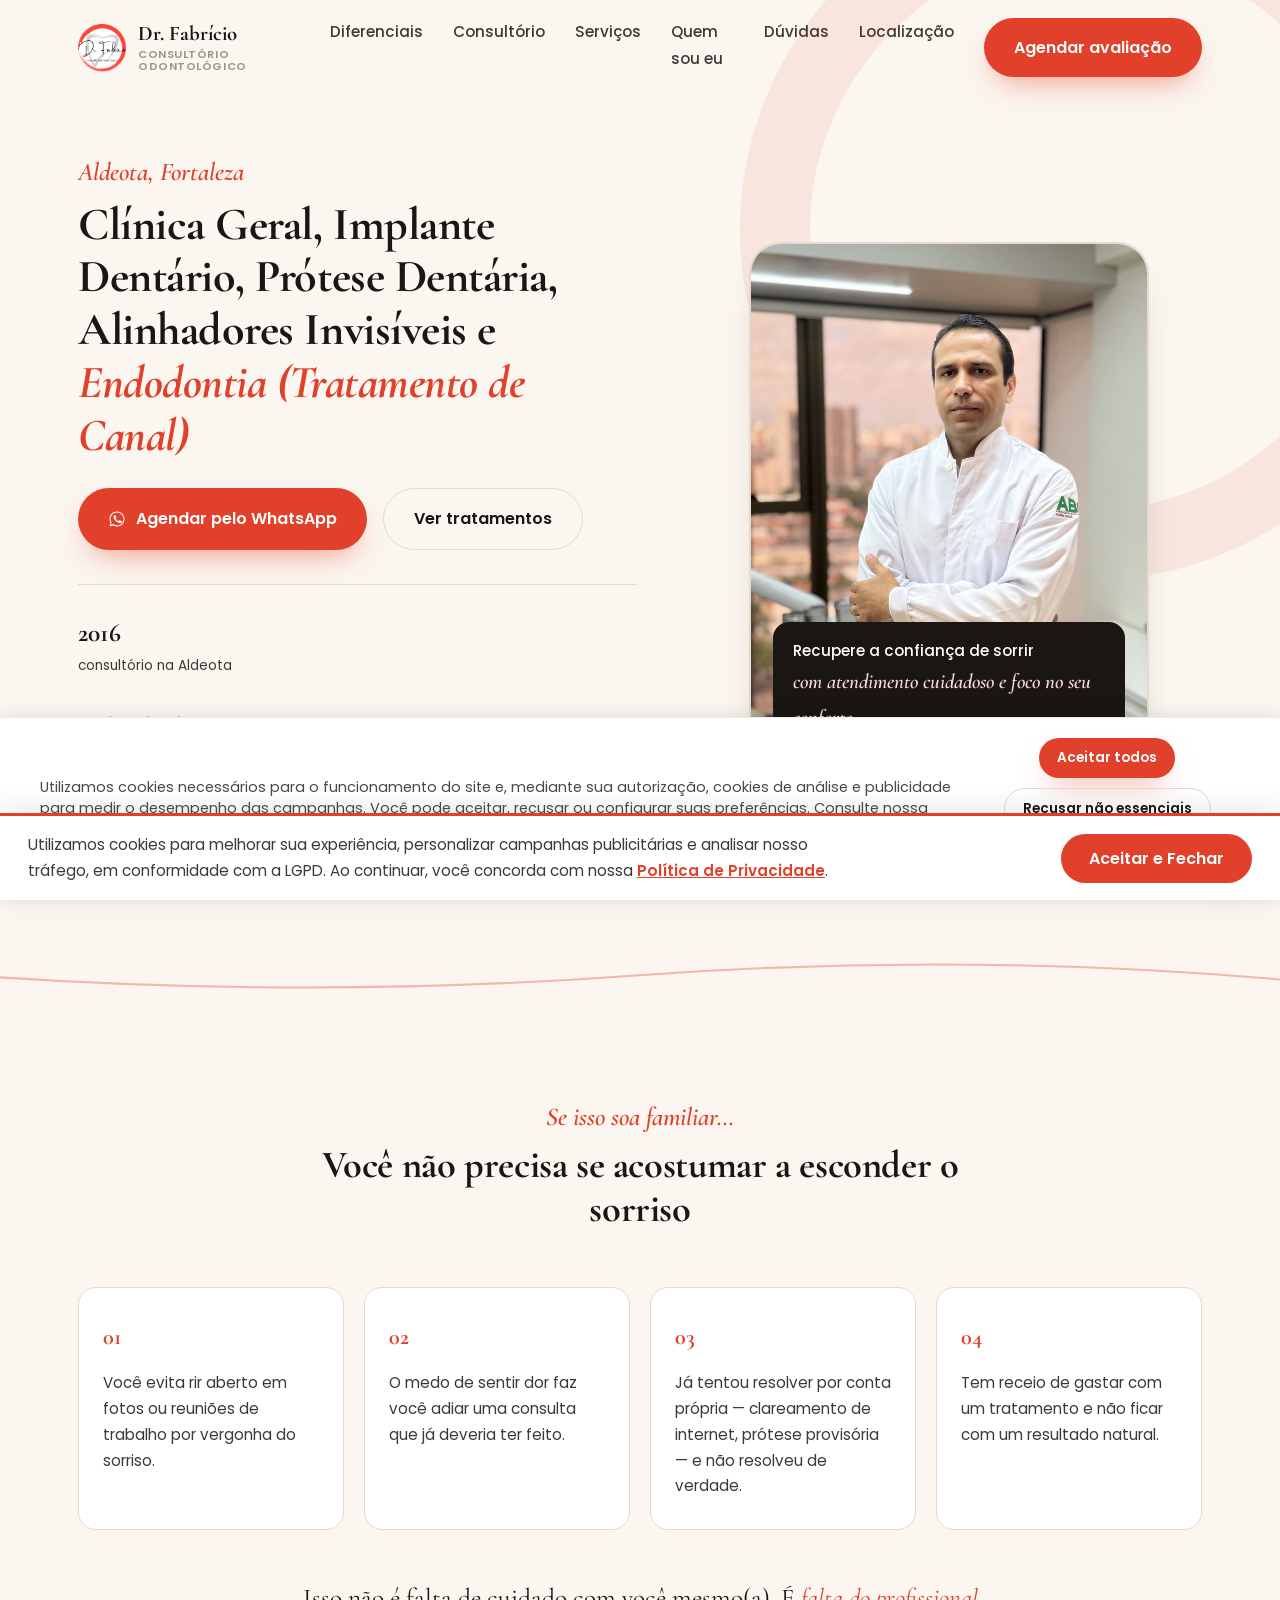
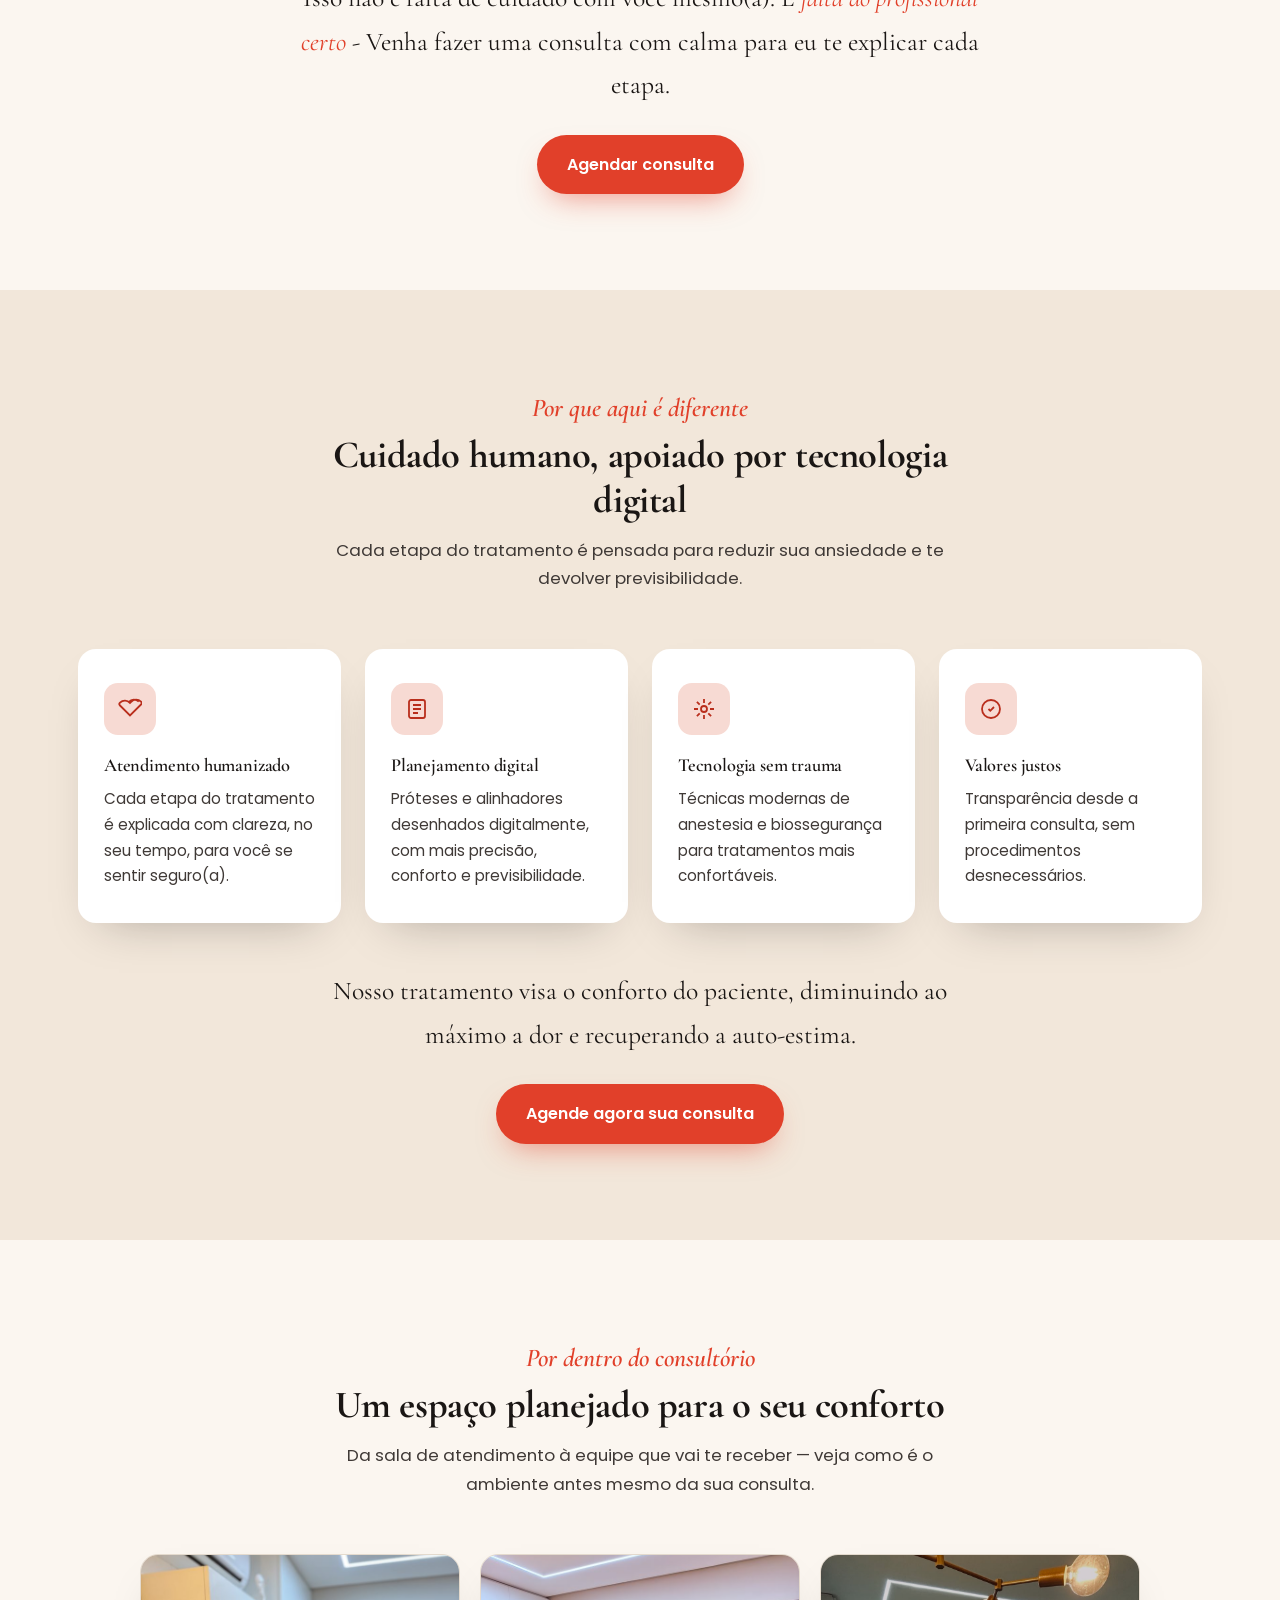
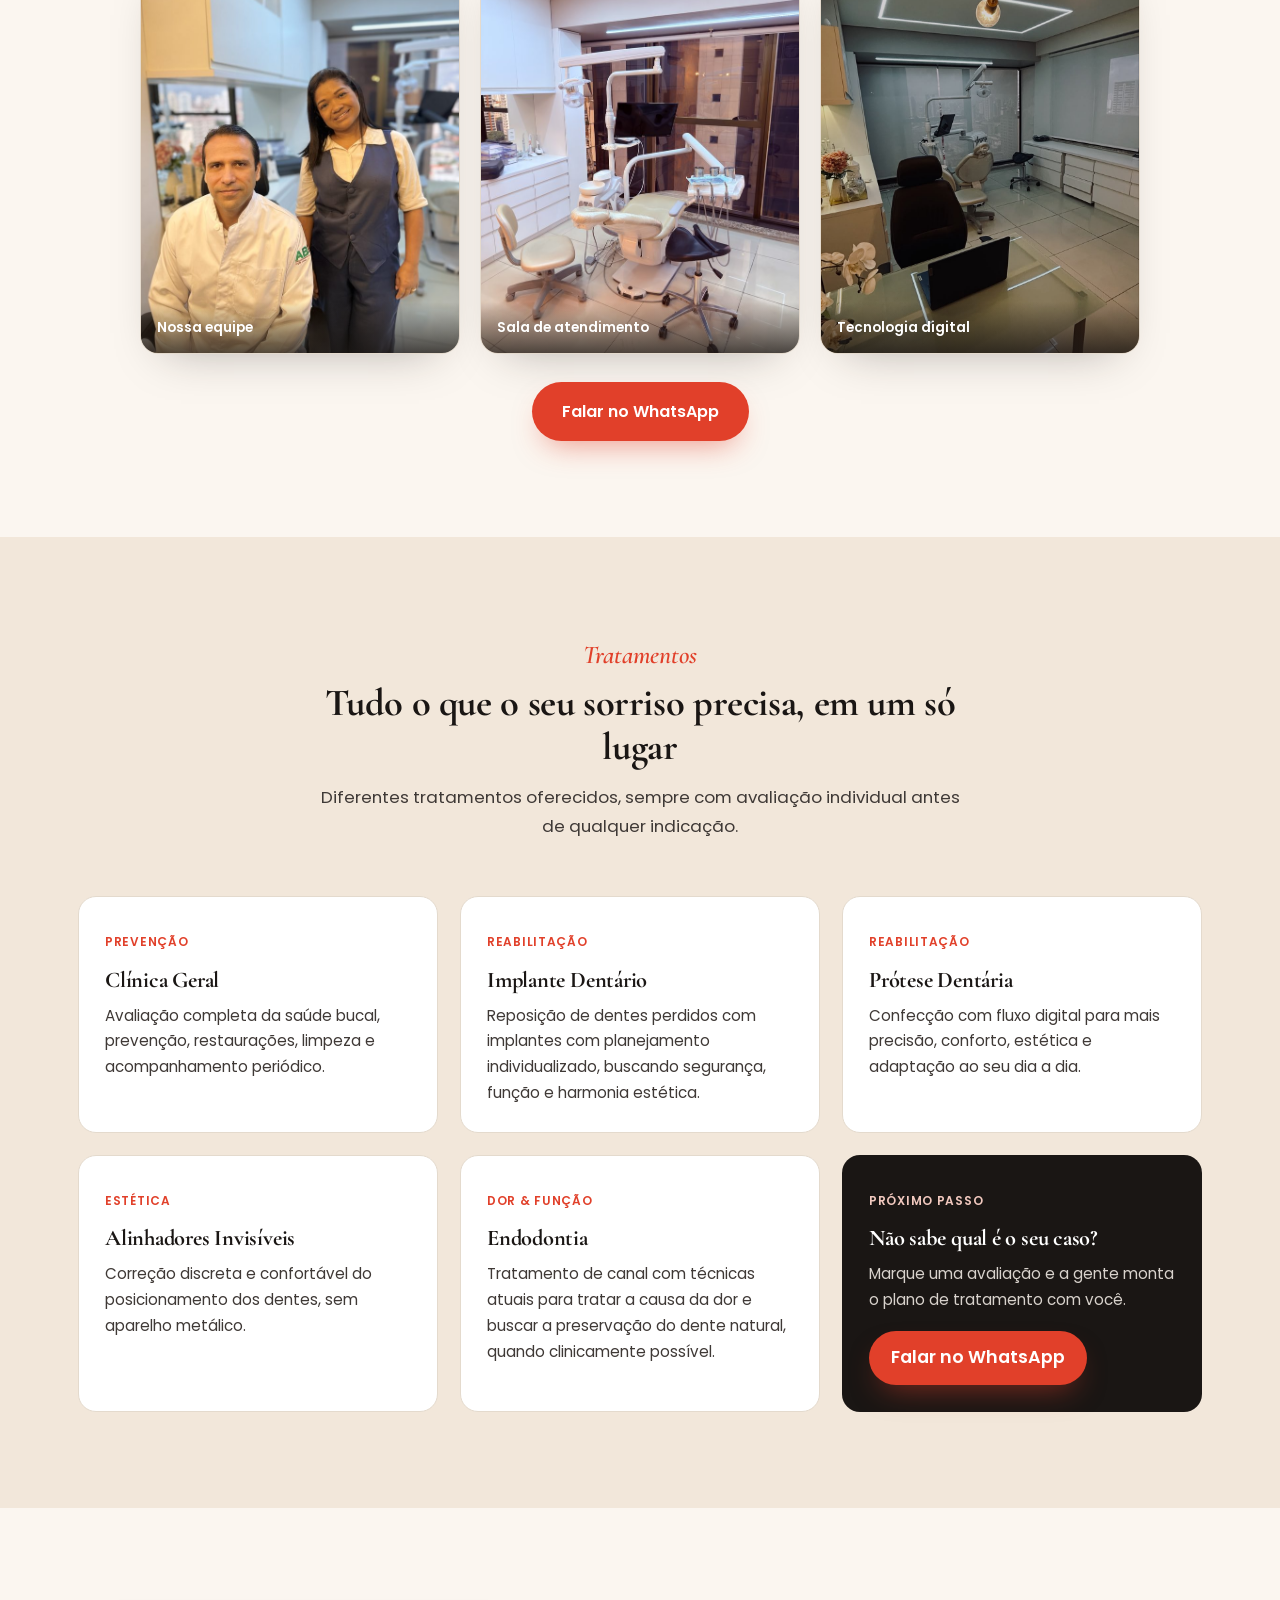
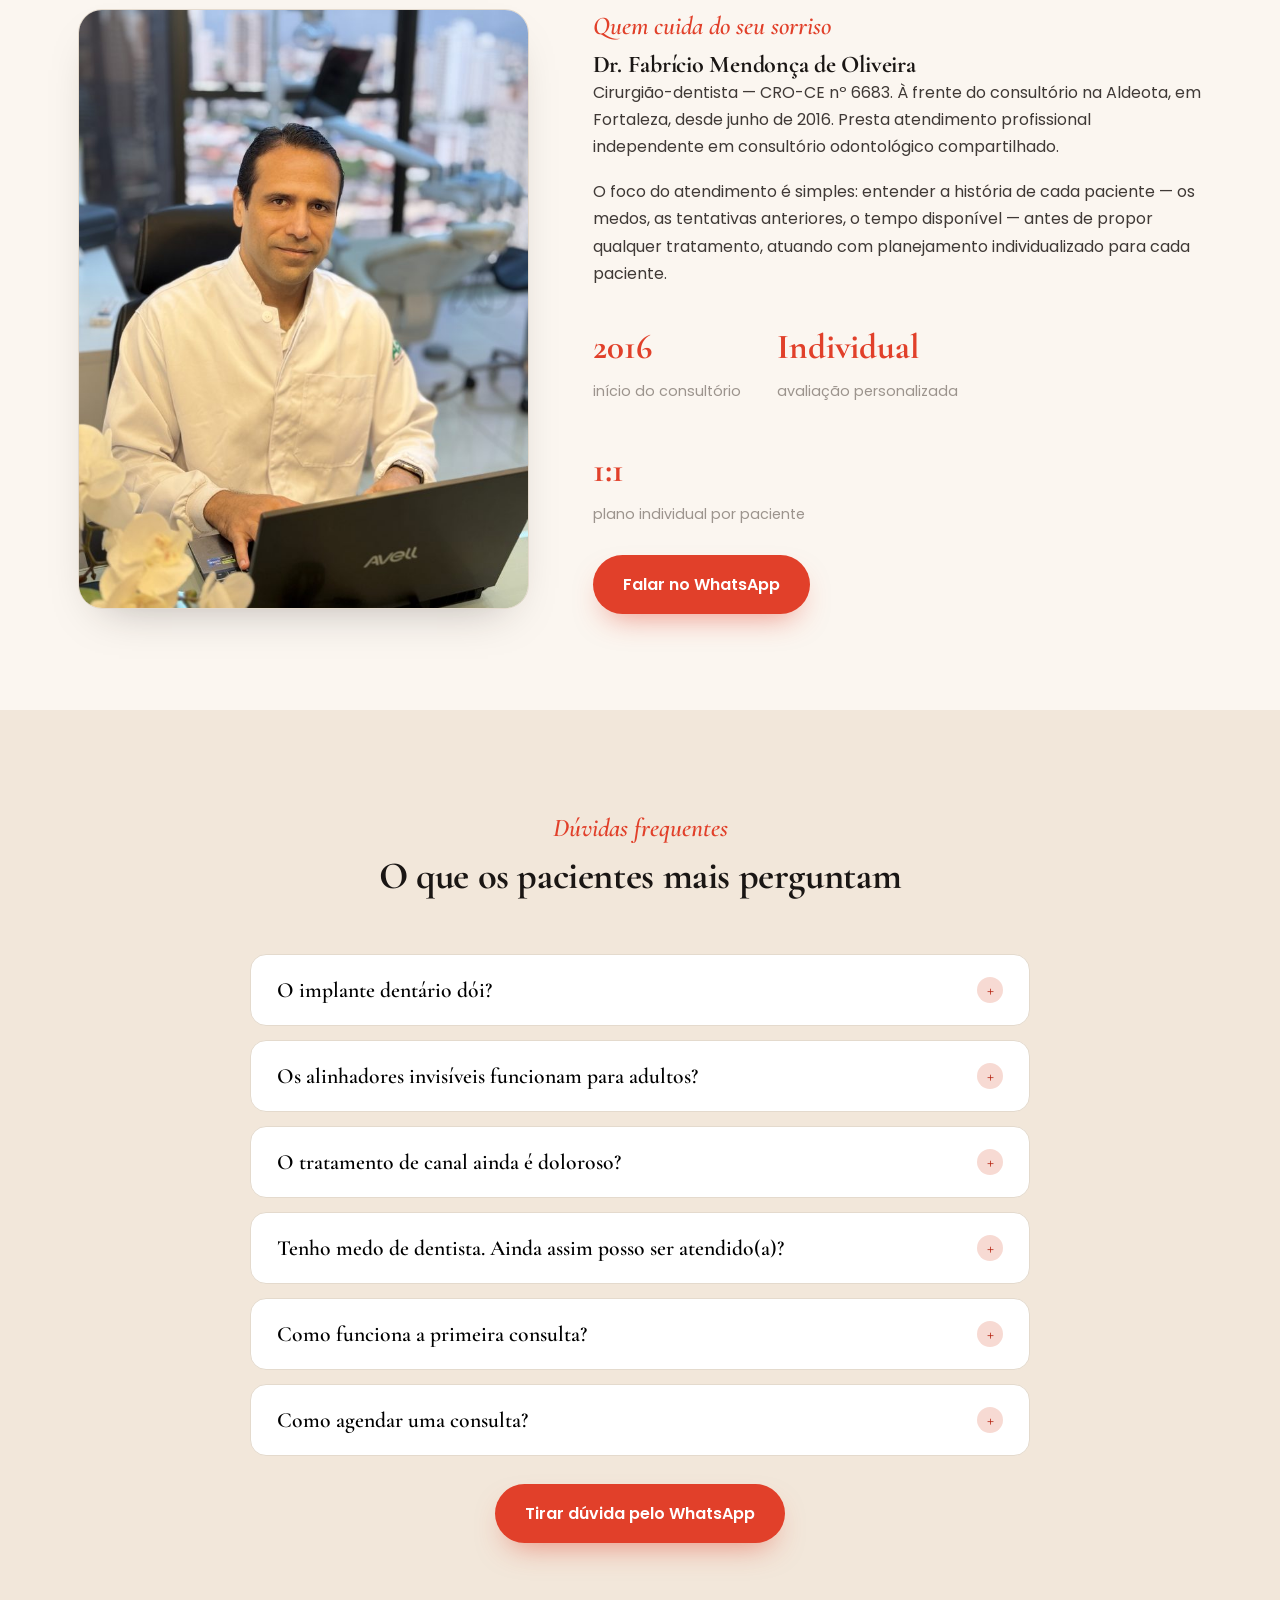
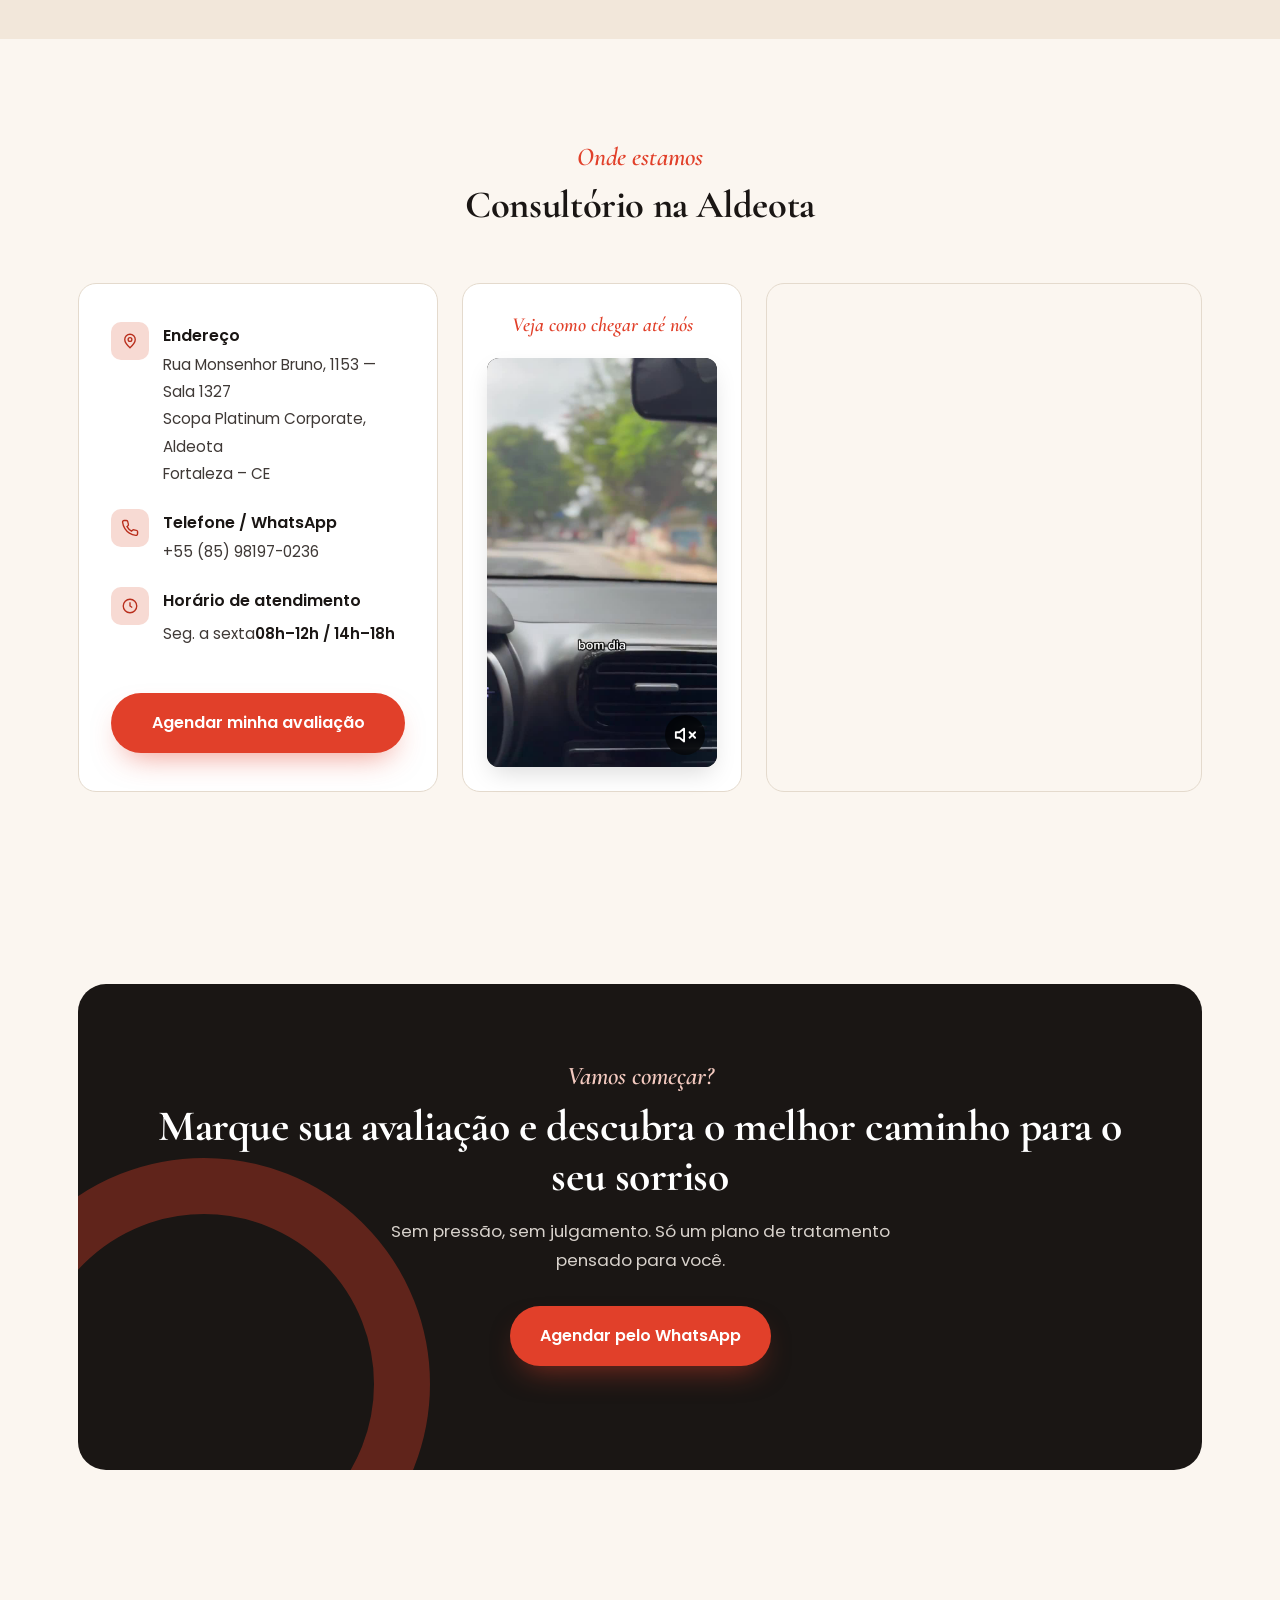
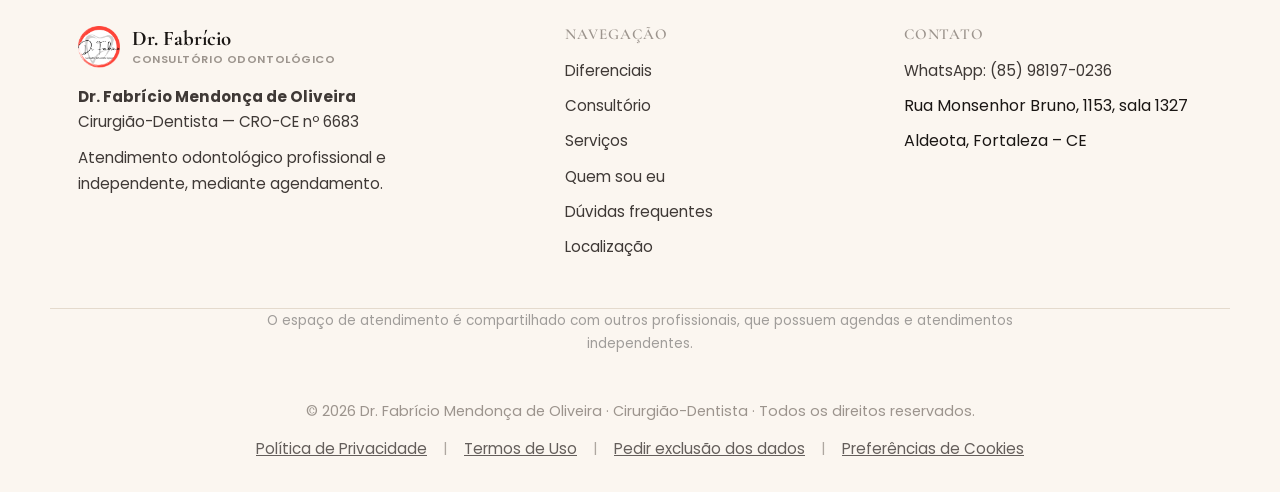
==== commit 43f2b9d9: "Atualizar o index.html" ====
--- a/index.html
+++ b/index.html
@@ -76,10 +76,67 @@
 
 <link rel="preconnect" href="https://fonts.googleapis.com">
 <link rel="preconnect" href="https://fonts.gstatic.com" crossorigin>
-<!-- Única Fonte para 100% do Site: Cormorant Garamond -->
 <link href="https://fonts.googleapis.com/css2?family=Cormorant+Garamond:ital,wght@0,500;0,600;0,700;1,500;1,600&family=Poppins:wght@400;500;600&display=swap" rel="stylesheet">
 
 <link rel="stylesheet" href="style.css">
+
+<!-- Estilos exclusivos para o Banner de Cookies -->
+<style>
+  .cookie-banner {
+    position: fixed;
+    bottom: 0;
+    left: 0;
+    width: 100%;
+    background-color: #ffffff;
+    box-shadow: 0 -4px 15px rgba(0,0,0,0.08);
+    z-index: 9999;
+    padding: 20px 24px;
+    border-top: 1px solid #eaeaea;
+    display: none; /* Controlado via JS */
+    justify-content: center;
+  }
+  .cookie-content {
+    max-width: 1200px;
+    width: 100%;
+    display: flex;
+    flex-direction: column;
+    gap: 16px;
+    align-items: center;
+    text-align: center;
+  }
+  @media (min-width: 768px) {
+    .cookie-content {
+      flex-direction: row;
+      text-align: left;
+      justify-content: space-between;
+    }
+  }
+  .cookie-text { margin: 0; font-size: 0.9rem; color: #4a4a4a; line-height: 1.5; }
+  .cookie-text a { color: var(--brand, #E1402A); text-decoration: underline; font-weight: 500; }
+  .cookie-buttons { display: flex; gap: 10px; flex-wrap: wrap; justify-content: center; }
+  .cookie-buttons .btn { padding: 10px 18px; font-size: 0.85rem; cursor: pointer; white-space: nowrap; }
+  
+  .cookie-modal {
+    position: fixed; top: 0; left: 0; width: 100%; height: 100%;
+    background: rgba(0,0,0,0.6);
+    z-index: 10000;
+    display: none; /* Controlado via JS */
+    align-items: center; justify-content: center;
+    padding: 20px;
+  }
+  .cookie-modal-content {
+    background: #fff; padding: 30px; border-radius: 12px;
+    max-width: 500px; width: 100%;
+    box-shadow: 0 10px 30px rgba(0,0,0,0.2);
+  }
+  .cookie-modal-content h3 { margin-top: 0; font-family: 'Cormorant Garamond', serif; font-size: 1.8rem; color: #222; }
+  .cookie-option { margin: 15px 0; padding: 15px; background: #f8f7f5; border-radius: 8px; border: 1px solid #eaeaea; }
+  .cookie-option label { display: flex; align-items: flex-start; gap: 12px; cursor: pointer; }
+  .cookie-option input[type="checkbox"] { margin-top: 4px; accent-color: var(--brand, #E1402A); width: 16px; height: 16px; cursor: pointer; }
+  .cookie-option strong { display: block; margin-bottom: 4px; color: #222; font-family: 'Poppins', sans-serif; font-size: 0.95rem; }
+  .cookie-option span { font-size: 0.85rem; color: #666; display: block; line-height: 1.4; }
+  .cookie-modal-actions { display: flex; gap: 12px; margin-top: 25px; justify-content: flex-end; }
+</style>
 </head>
 <body>
 
@@ -484,10 +541,123 @@
       <span>|</span>
       <a href="exclusao-de-dados.html">Pedir exclusão dos dados</a>
       <span>|</span>
-      <a href="#" onclick="openCookiePreferences(event); return false;">Preferências de Cookies</a>
+      <a href="#" onclick="openCookiePreferences(event)">Preferências de Cookies</a>
     </div>
   </div>
 </footer>
+
+<!-- ================= AVISO DE COOKIES (BANNER E MODAL) ================= -->
+<div id="cookieConsentBanner" class="cookie-banner">
+  <div class="cookie-content">
+    <p class="cookie-text">
+      Utilizamos cookies necessários para o funcionamento do site e, mediante sua autorização, cookies de análise e publicidade para medir o desempenho das campanhas. Você pode aceitar, recusar ou configurar suas preferências. Consulte nossa <a href="politica-de-privacidade.html">Política de Privacidade</a>.
+    </p>
+    <div class="cookie-buttons">
+      <button id="btnAcceptCookies" class="btn btn-primary">Aceitar todos</button>
+      <button id="btnRejectCookies" class="btn btn-ghost">Recusar não essenciais</button>
+      <button id="btnConfigCookies" class="btn btn-ghost" style="text-decoration: underline; border: none; background: transparent;">Configurar preferências</button>
+    </div>
+  </div>
+</div>
+
+<div id="cookiePreferencesModal" class="cookie-modal">
+  <div class="cookie-modal-content">
+    <h3>Preferências de Cookies</h3>
+    <p style="font-size: 0.95rem; color: #4a4a4a; margin-bottom: 20px;">Gerencie suas preferências de cookies abaixo:</p>
+    
+    <div class="cookie-option">
+      <label>
+        <input type="checkbox" checked disabled>
+        <div>
+          <strong>Cookies Estritamente Necessários</strong>
+          <span>Essenciais para o funcionamento do site (navegação, segurança, etc.). Não podem ser desativados.</span>
+        </div>
+      </label>
+    </div>
+    
+    <div class="cookie-option">
+      <label>
+        <input type="checkbox" id="cookieAnalyticsToggle">
+        <div>
+          <strong>Cookies de Análise e Publicidade</strong>
+          <span>Usados para medir o desempenho das campanhas do Google Ads e entender como os visitantes interagem com o site, de forma anônima.</span>
+        </div>
+      </label>
+    </div>
+    
+    <div class="cookie-modal-actions">
+      <button id="btnCloseCookiePrefs" class="btn btn-ghost">Cancelar</button>
+      <button id="btnSaveCookiePrefs" class="btn btn-primary">Salvar preferências</button>
+    </div>
+  </div>
+</div>
+
+<script>
+  document.addEventListener("DOMContentLoaded", function() {
+    const banner = document.getElementById("cookieConsentBanner");
+    const modal = document.getElementById("cookiePreferencesModal");
+    const analyticsToggle = document.getElementById("cookieAnalyticsToggle");
+
+    // Verifica se já existe um consentimento salvo
+    const consent = localStorage.getItem("cookieConsent");
+    if (!consent) {
+      banner.style.display = "flex"; // Se não tem consentimento, mostra o banner inicial
+    }
+
+    // Funcões para Aceitar / Recusar
+    function acceptAll() {
+      localStorage.setItem("cookieConsent", "all");
+      banner.style.display = "none";
+      modal.style.display = "none";
+      // Opcional: Acione aqui o Consent Mode do Google Analytics/Ads
+    }
+
+    function rejectNonEssential() {
+      localStorage.setItem("cookieConsent", "essential");
+      banner.style.display = "none";
+      modal.style.display = "none";
+    }
+
+    // Listener Botões do Banner
+    document.getElementById("btnAcceptCookies").addEventListener("click", acceptAll);
+    document.getElementById("btnRejectCookies").addEventListener("click", rejectNonEssential);
+    
+    // Abre modal pelas Preferências do Banner
+    document.getElementById("btnConfigCookies").addEventListener("click", function() {
+      banner.style.display = "none";
+      openCookiePreferences(null);
+    });
+
+    // Salva preferências a partir do modal
+    document.getElementById("btnSaveCookiePrefs").addEventListener("click", function() {
+      if (analyticsToggle.checked) {
+        acceptAll();
+      } else {
+        rejectNonEssential();
+      }
+    });
+
+    // Fecha o modal sem salvar (cancelar)
+    document.getElementById("btnCloseCookiePrefs").addEventListener("click", function() {
+      modal.style.display = "none";
+      // Se não havia consentimento ainda, o banner deve voltar
+      if (!localStorage.getItem("cookieConsent")) {
+        banner.style.display = "flex";
+      }
+    });
+
+    // Expõe a função globalmente para o link do Footer conseguir chamar
+    window.openCookiePreferences = function(e) {
+      if(e) e.preventDefault(); // Impede o salto pro topo <a href="#">
+      
+      const currentConsent = localStorage.getItem("cookieConsent");
+      analyticsToggle.checked = (currentConsent === "all");
+      
+      modal.style.display = "flex";
+    };
+  });
+</script>
+<!-- ================= FIM DO AVISO DE COOKIES ================= -->
 
 <a class="wa-float" href="https://wa.me/5585981970236?text=Ol%C3%A1!%20Quero%20agendar%20uma%20avalia%C3%A7%C3%A3o." target="_blank" rel="noopener noreferrer" aria-label="Falar no WhatsApp">
   <svg width="28" height="28" viewBox="0 0 24 24" fill="#fff"><path d="M17.5 14.4c-.3-.1-1.6-.8-1.9-.9-.3-.1-.4-.1-.6.1-.2.3-.7.9-.8 1-.2.2-.3.2-.5.1-1.5-.7-2.5-1.3-3.4-3-.3-.5.3-.4.7-1.5.1-.2 0-.4 0-.5C11 9.5 10.4 8 10.2 7.4c-.2-.5-.4-.5-.6-.5h-.5c-.2 0-.5.1-.7.3-.2.3-1 1-1 2.3s1 2.7 1.1 2.9c.1.2 2 3.1 4.9 4.3.7.3 1.2.5 1.6.6.7.2 1.3.2 1.8.1.6-.1 1.6-.7 1.9-1.3.2-.6.2-1.1.1-1.3-.1-.1-.3-.2-.5-.3z"/><path d="M12 2C6.5 2 2 6.5 2 12c0 1.9.5 3.7 1.5 5.3L2 22l4.9-1.3C8.4 21.5 10.2 22 12 22c5.5 0 10-4.5 10-10S17.5 2 12 2zm0 18.2c-1.6 0-3.2-.4-4.5-1.2l-.3-.2-3.3.9.9-3.2-.2-.3C3.7 14.9 3.3 13.5 3.3 12c0-4.8 3.9-8.7 8.7-8.7s8.7 3.9 8.7 8.7-3.9 8.7-8.7 8.7z"/></svg>
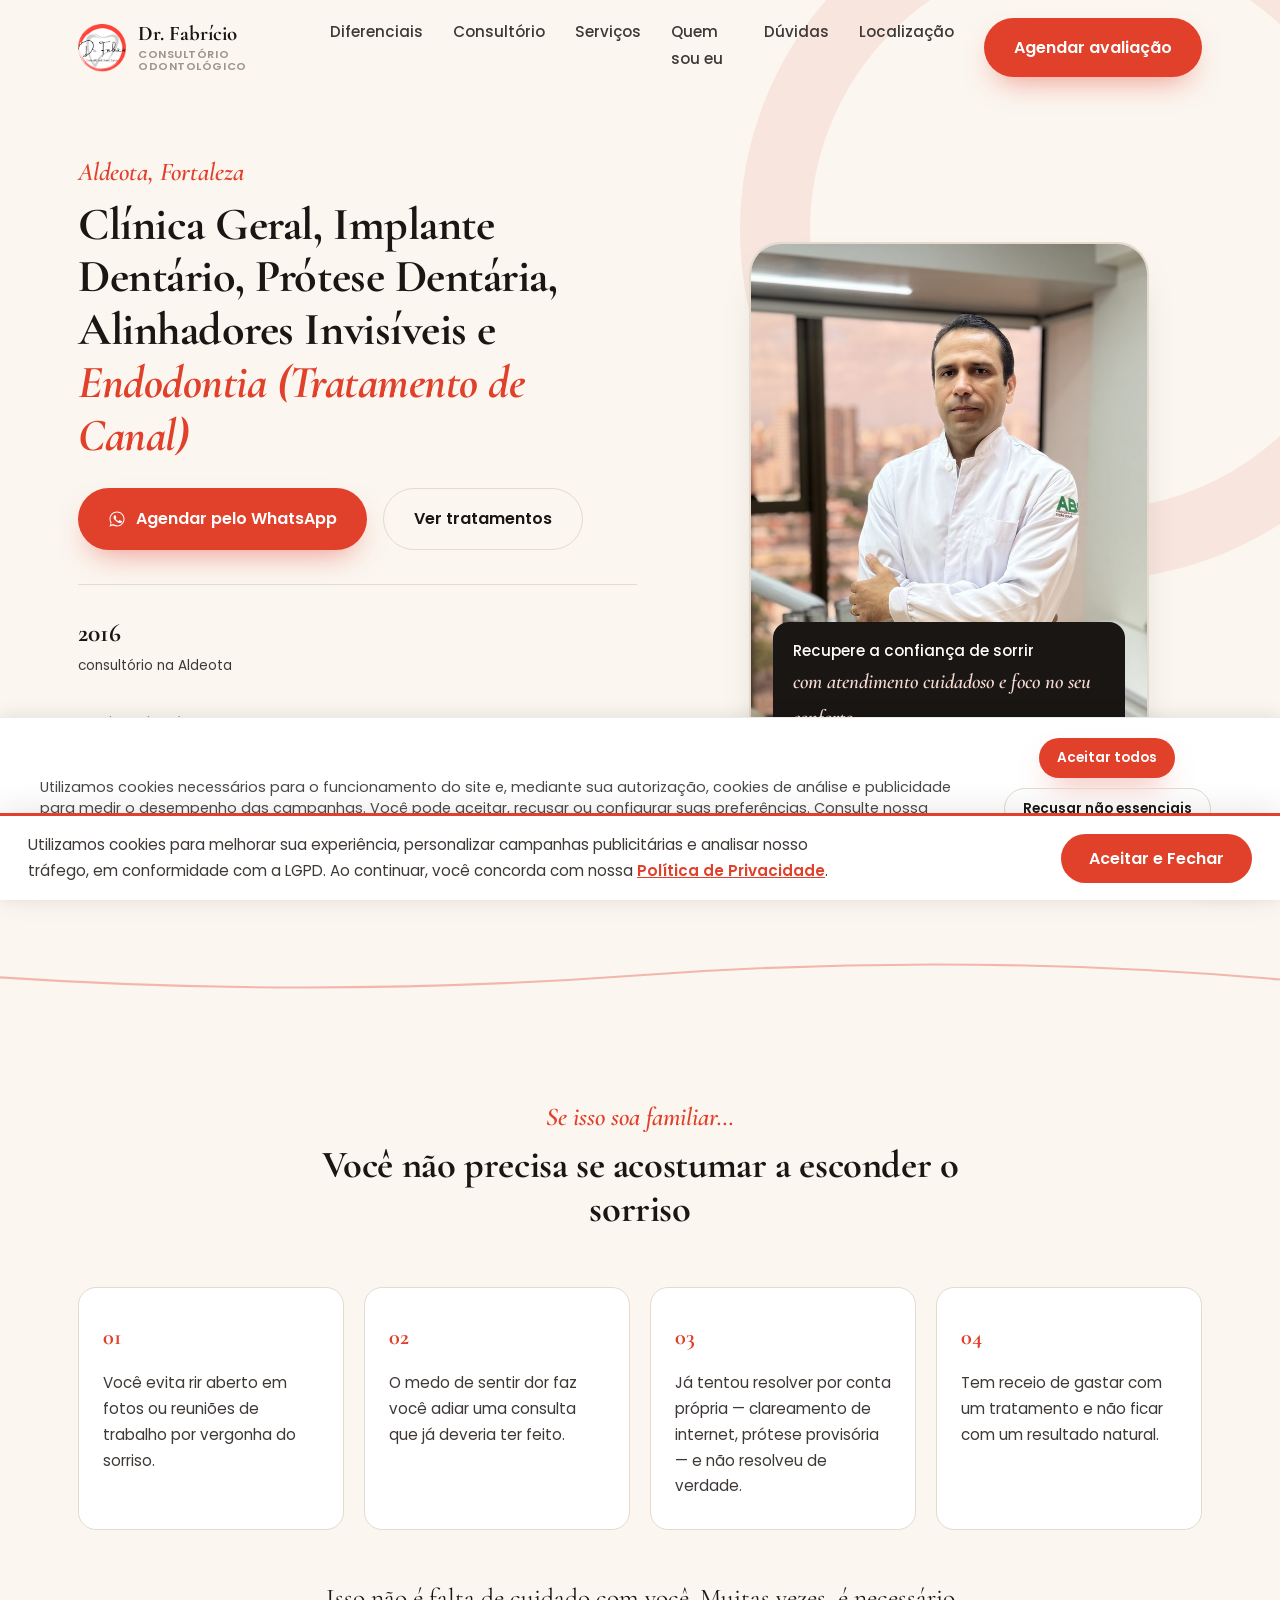
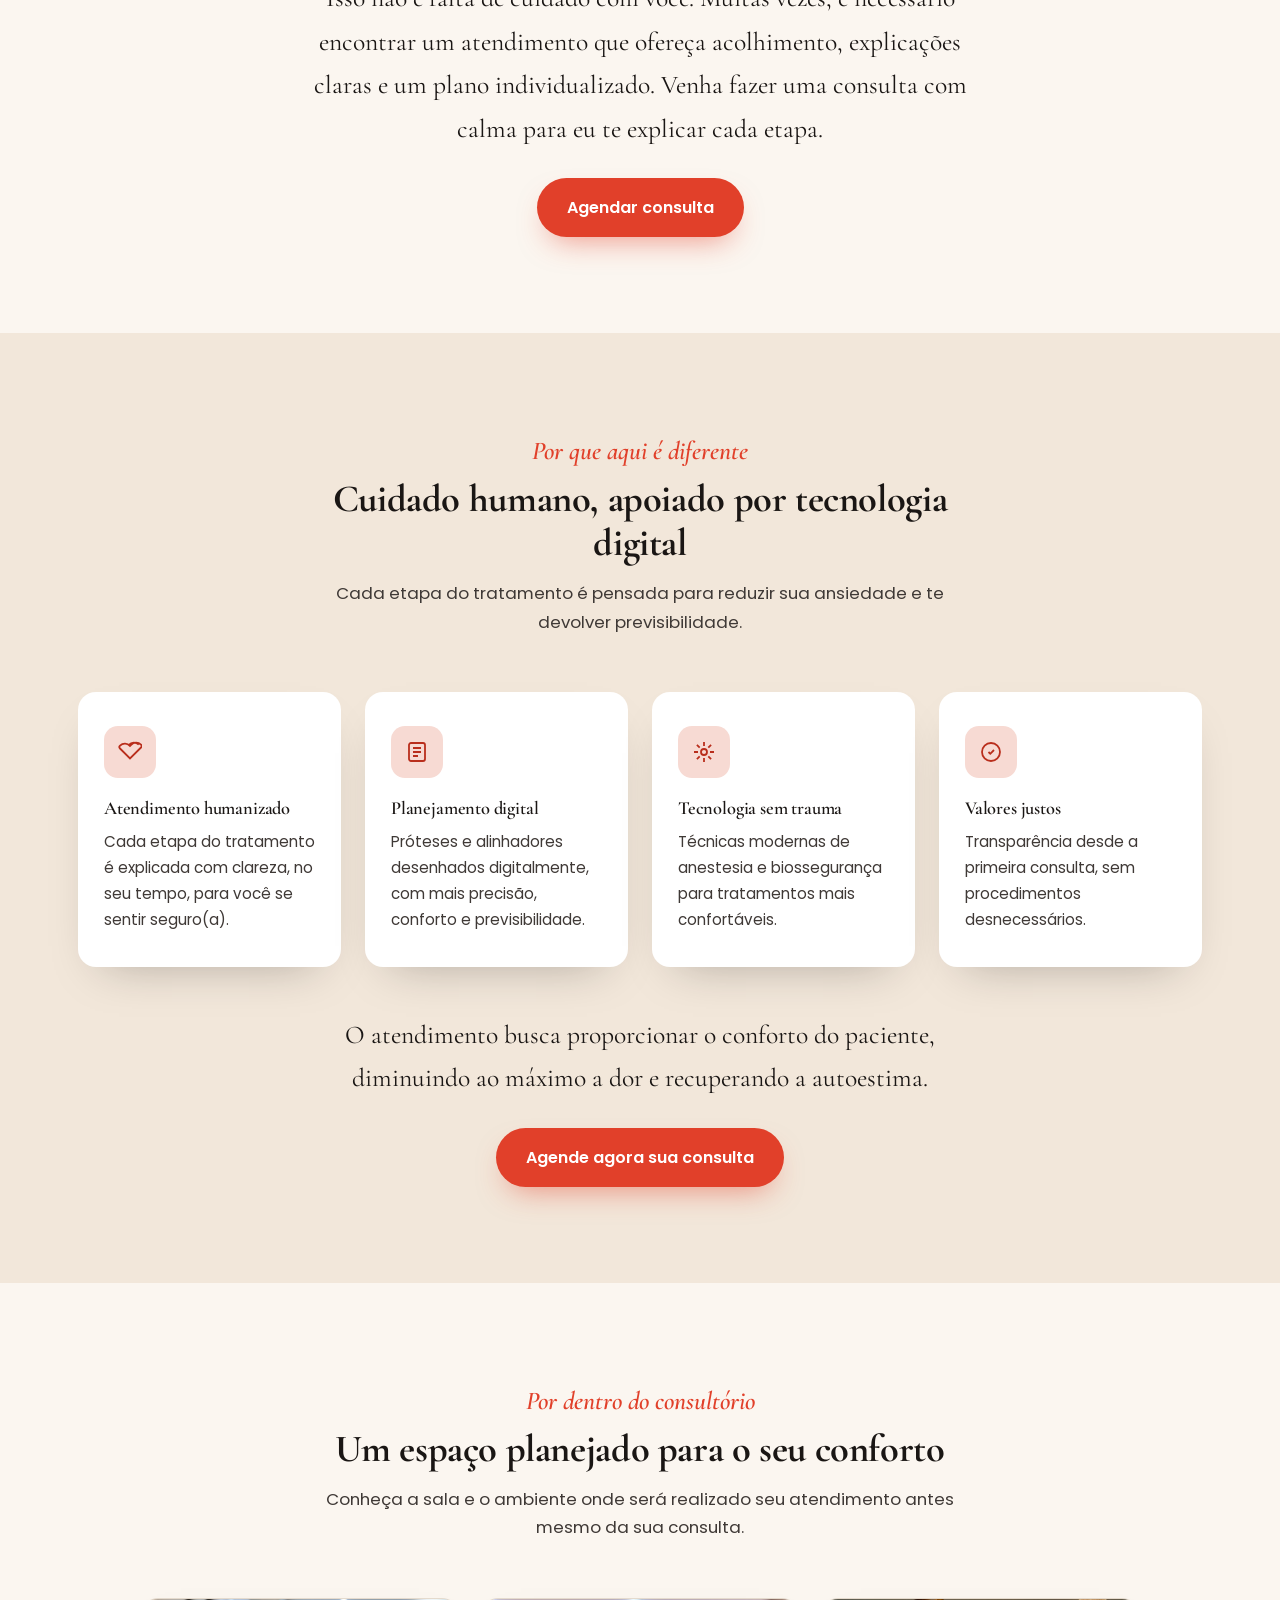
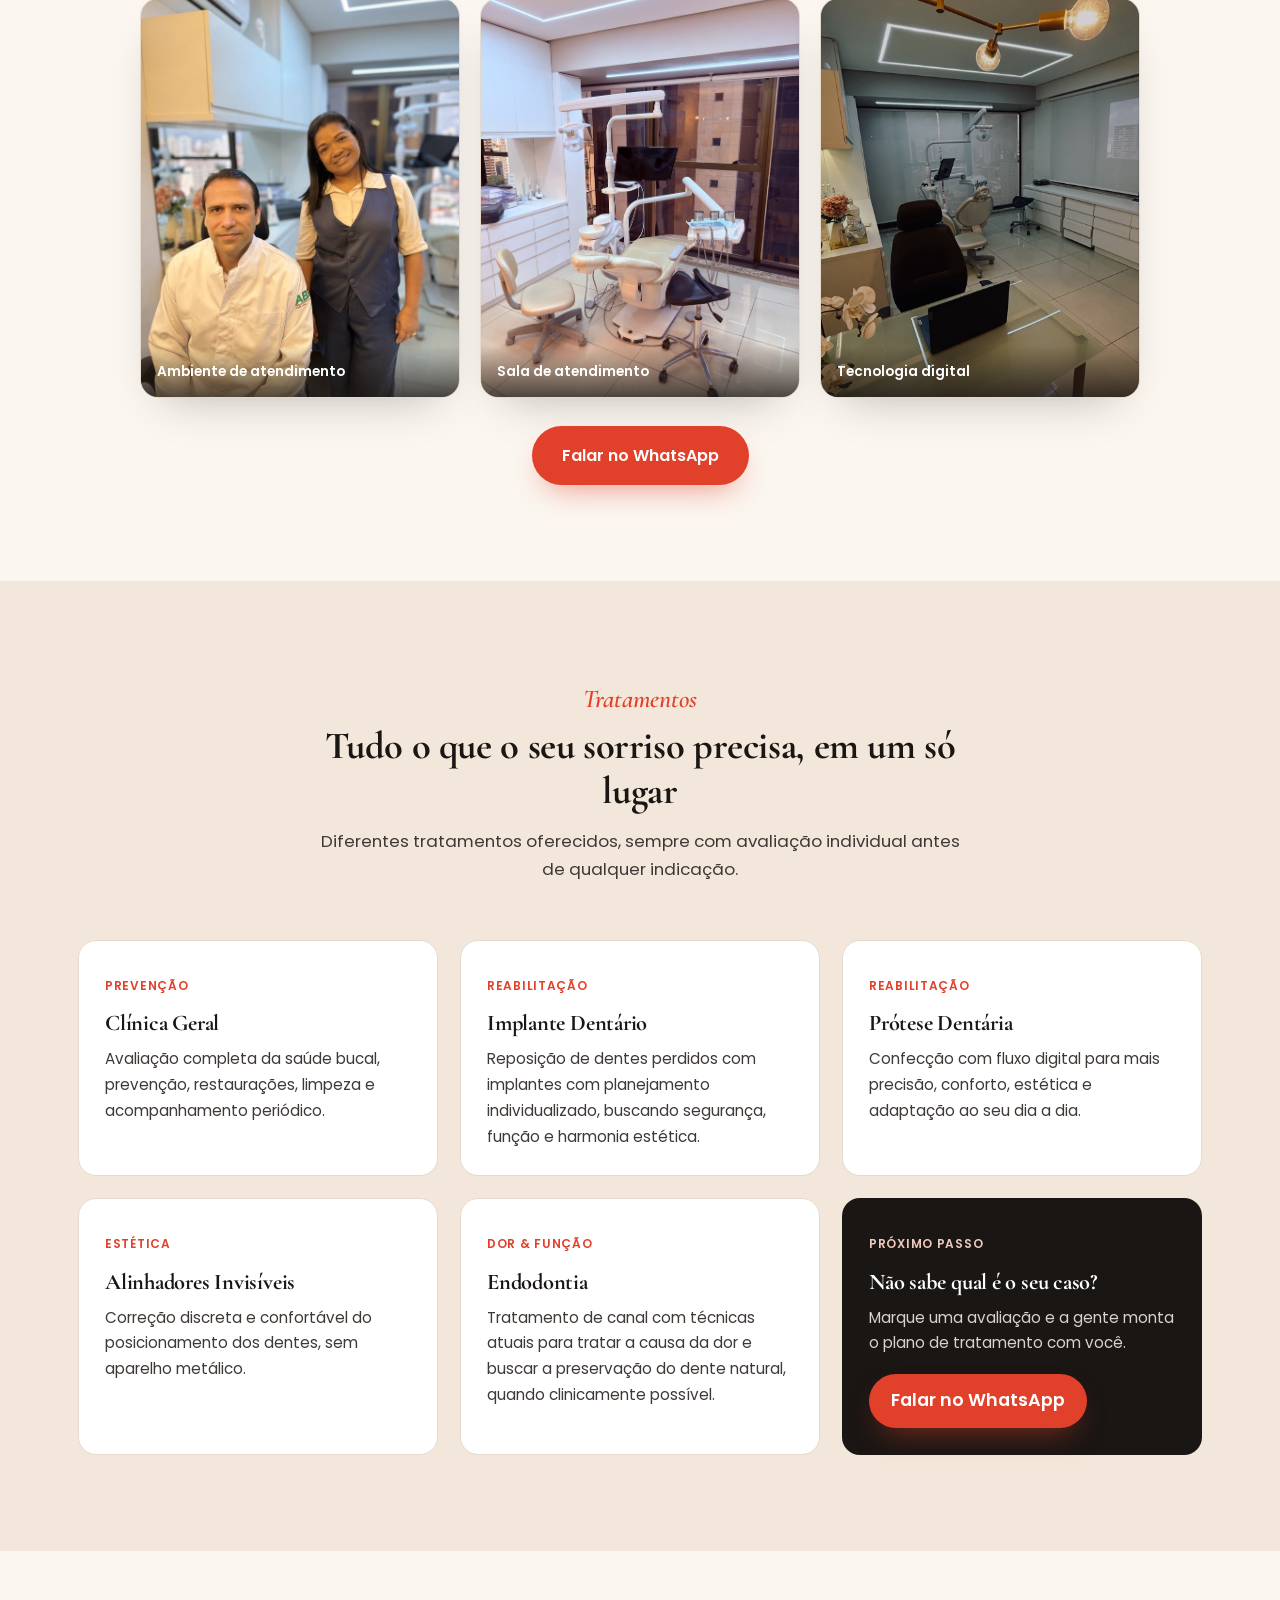
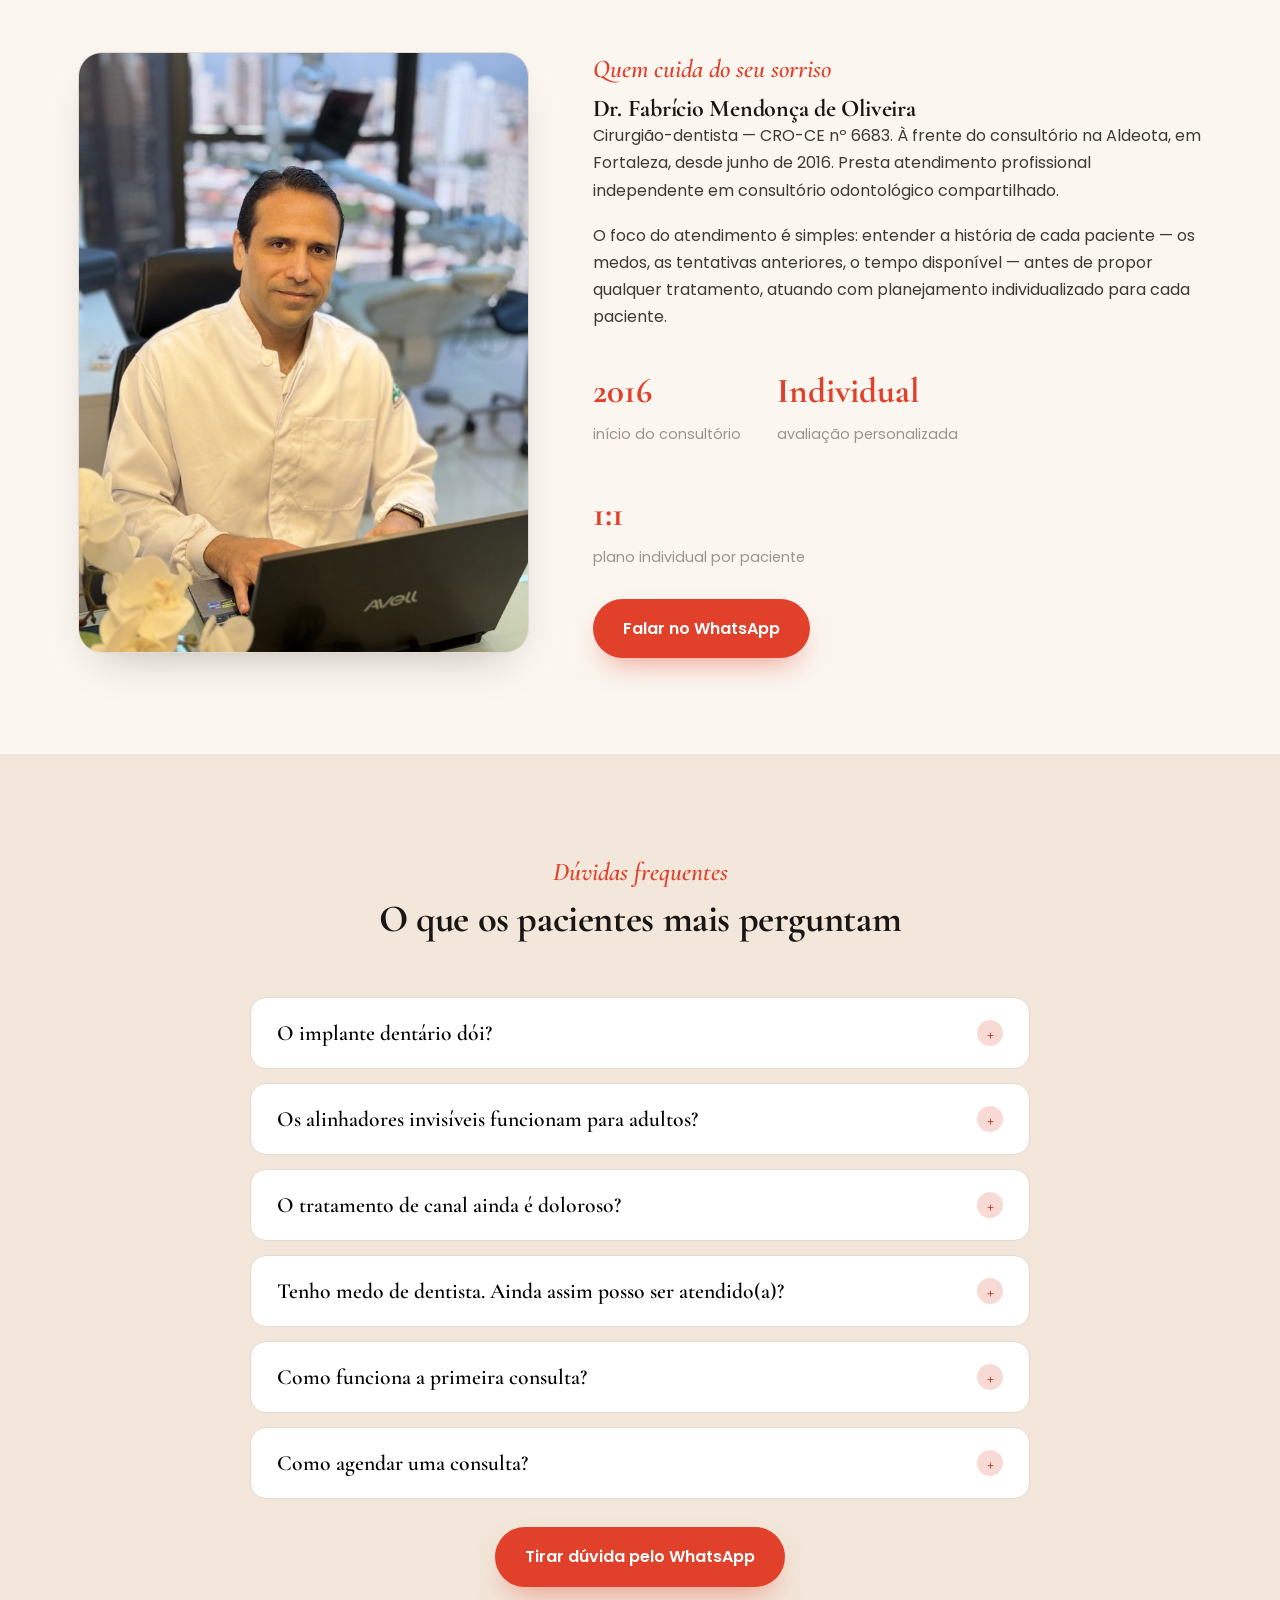
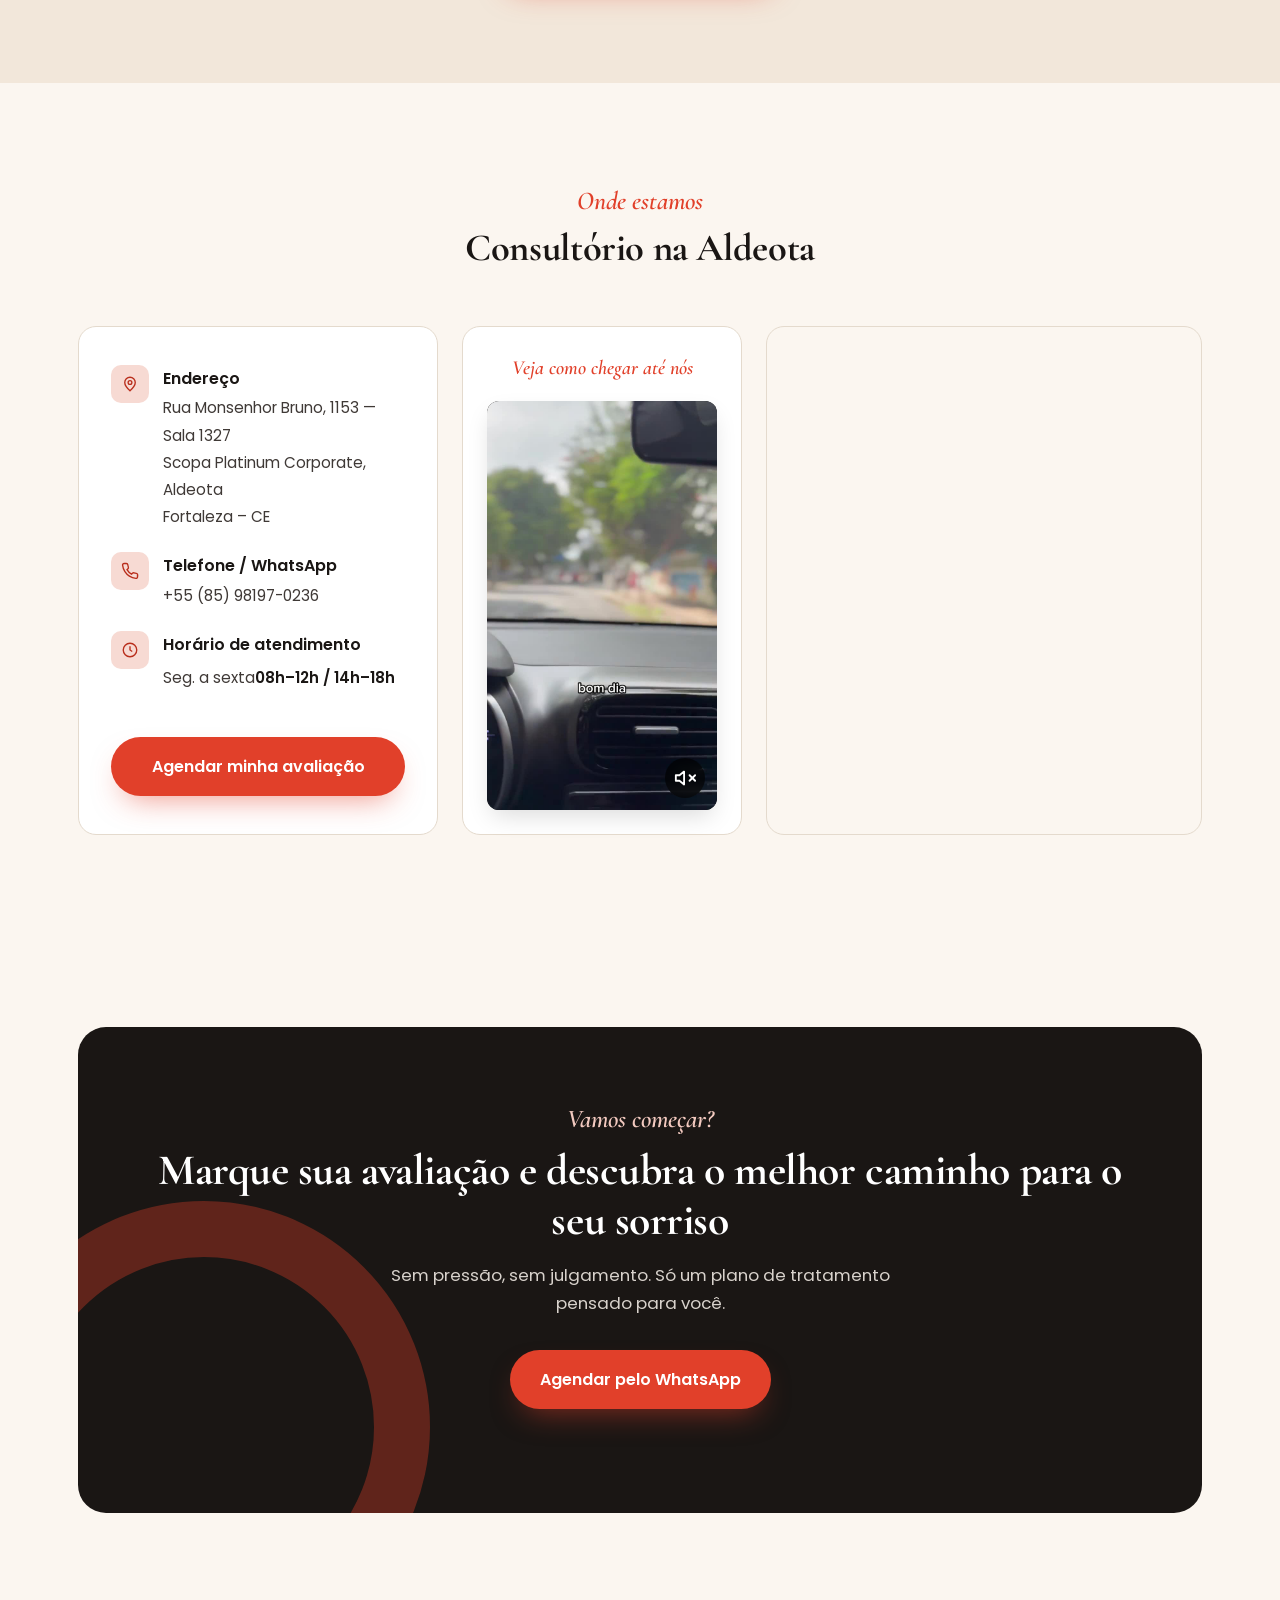
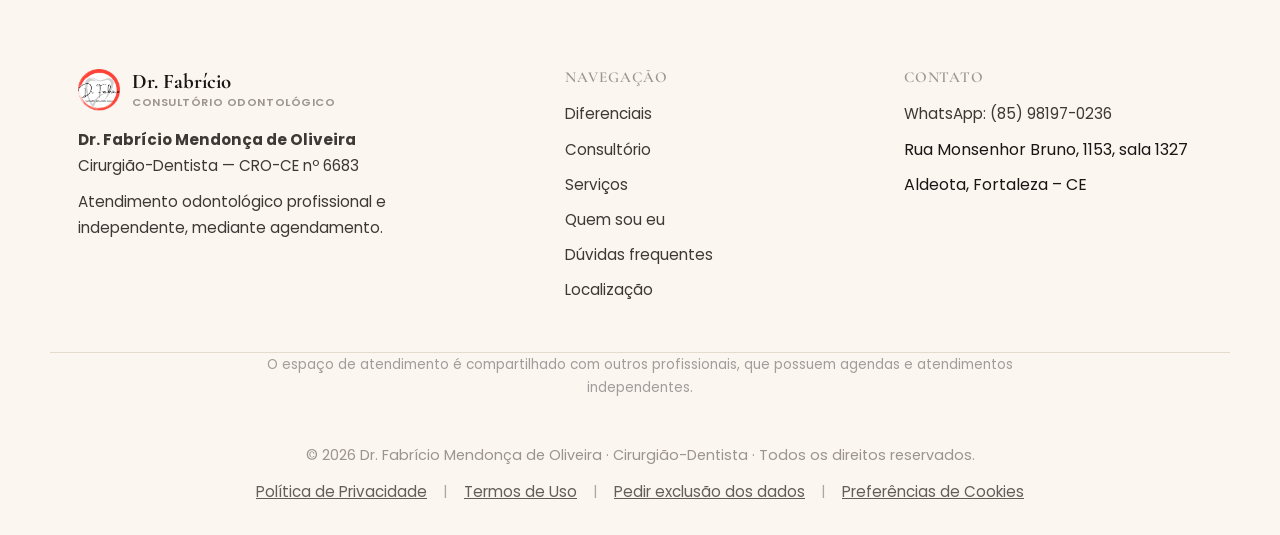
==== commit 720efbf8: "Atualizar o index.html" ====
--- a/index.html
+++ b/index.html
@@ -92,7 +92,7 @@
     z-index: 9999;
     padding: 20px 24px;
     border-top: 1px solid #eaeaea;
-    display: none; /* Controlado via JS */
+    display: none;
     justify-content: center;
   }
   .cookie-content {
@@ -120,7 +120,7 @@
     position: fixed; top: 0; left: 0; width: 100%; height: 100%;
     background: rgba(0,0,0,0.6);
     z-index: 10000;
-    display: none; /* Controlado via JS */
+    display: none;
     align-items: center; justify-content: center;
     padding: 20px;
   }
@@ -143,7 +143,7 @@
 <!-- ================= HEADER ================= -->
 <header id="header">
   <div class="container">
-    <a href="#top" class="brand">
+    <a href="index.html#top" class="brand">
       <img src="assets/logo.png" alt="Logo Dr. Fabrício Mendonça de Oliveira">
       <div class="brand-name">Dr. Fabrício
         <span>Consultório Odontológico</span>
@@ -154,12 +154,12 @@
     </button>
     <nav>
       <ul class="nav-links" id="navLinks">
-        <li><a href="#diferenciais">Diferenciais</a></li>
-        <li><a href="#consultorio">Consultório</a></li>
-        <li><a href="#servicos">Serviços</a></li>
-        <li><a href="#sobre">Quem sou eu</a></li>
-        <li><a href="#faq">Dúvidas</a></li>
-        <li><a href="#local">Localização</a></li>
+        <li><a href="index.html#diferenciais">Diferenciais</a></li>
+        <li><a href="index.html#consultorio">Consultório</a></li>
+        <li><a href="index.html#servicos">Serviços</a></li>
+        <li><a href="index.html#sobre">Quem sou eu</a></li>
+        <li><a href="index.html#faq">Dúvidas</a></li>
+        <li><a href="index.html#local">Localização</a></li>
         <li><a class="btn btn-primary" href="https://wa.me/5585981970236?text=Ol%C3%A1!%20Quero%20agendar%20uma%20avalia%C3%A7%C3%A3o." target="_blank" rel="noopener noreferrer">Agendar avaliação</a></li>
       </ul>
     </nav>
@@ -224,7 +224,7 @@
         <p>Tem receio de gastar com um tratamento e não ficar com um resultado natural.</p>
       </div>
     </div>
-    <p class="bridge-line reveal">Isso não é falta de cuidado com você mesmo(a). É <em>falta do profissional certo</em> - Venha fazer uma consulta com calma para eu te explicar cada etapa.</p>
+    <p class="bridge-line reveal">Isso não é falta de cuidado com você. Muitas vezes, é necessário encontrar um atendimento que ofereça acolhimento, explicações claras e um plano individualizado. Venha fazer uma consulta com calma para eu te explicar cada etapa.</p>
     <div class="mini-cta reveal">
       <a class="btn btn-primary" href="https://wa.me/5585981970236?text=Ol%C3%A1!%20Quero%20agendar%20uma%20consulta." target="_blank" rel="noopener noreferrer">Agendar consulta</a>
     </div>
@@ -261,7 +261,7 @@
         <p>Transparência desde a primeira consulta, sem procedimentos desnecessários.</p>
       </div>
     </div>
-    <p class="bridge-line reveal">Nosso tratamento visa o conforto do paciente, diminuindo ao máximo a dor e recuperando a auto-estima.</p>
+    <p class="bridge-line reveal">O atendimento busca proporcionar o conforto do paciente, diminuindo ao máximo a dor e recuperando a autoestima.</p>
     <div class="mini-cta reveal">
       <a class="btn btn-primary" href="https://wa.me/5585981970236?text=Ol%C3%A1!%20Quero%20agendar%20minha%20consulta." target="_blank" rel="noopener noreferrer">Agende agora sua consulta</a>
     </div>
@@ -274,13 +274,13 @@
     <div class="section-head reveal">
       <span class="eyebrow">Por dentro do consultório</span>
       <h2>Um espaço planejado para o seu conforto</h2>
-      <p>Da sala de atendimento à equipe que vai te receber — veja como é o ambiente antes mesmo da sua consulta.</p>
+      <p>Conheça a sala e o ambiente onde será realizado seu atendimento antes mesmo da sua consulta.</p>
     </div>
 
     <div class="space-photos">
       <figure class="space-photo reveal">
-        <img src="assets/equipe-consultorio-odontologico-aldeota.jpg" alt="Dr. Fabrício e sua equipe no consultório odontológico na Aldeota, Fortaleza" loading="lazy">
-        <figcaption>Nossa equipe</figcaption>
+        <img src="assets/equipe-consultorio-odontologico-aldeota.jpg" alt="Dr. Fabrício em seu consultório odontológico na Aldeota, Fortaleza" loading="lazy">
+        <figcaption>Ambiente de atendimento</figcaption>
       </figure>
       <figure class="space-photo reveal">
         <img src="assets/cadeira-consultorio-odontologico-fortaleza.jpg" alt="Sala de atendimento com cadeira odontológica no consultório do Dr. Fabrício em Fortaleza" loading="lazy">
@@ -395,7 +395,7 @@
       </div>
       <div class="faq-item reveal">
         <button class="faq-q" aria-expanded="false"><span>Como agendar uma consulta?</span><span class="plus">+</span></button>
-        <div class="faq-a"><p>O agendamento pode ser feito diretamente pelo telefone ou pelo WhatsApp. A equipe ajuda na escolha do melhor horário e esclarece todas as dúvidas antes da consulta.</p></div>
+        <div class="faq-a"><p>O agendamento pode ser feito diretamente pelo telefone ou pelo WhatsApp. O atendimento ajuda você a escolher o melhor horário e esclarece todas as dúvidas antes da consulta.</p></div>
       </div>
     </div>
     <div class="mini-cta reveal">
@@ -510,12 +510,12 @@
     <div>
       <h4>Navegação</h4>
       <ul>
-        <li><a href="#diferenciais">Diferenciais</a></li>
-        <li><a href="#consultorio">Consultório</a></li>
-        <li><a href="#servicos">Serviços</a></li>
-        <li><a href="#sobre">Quem sou eu</a></li>
-        <li><a href="#faq">Dúvidas frequentes</a></li>
-        <li><a href="#local">Localização</a></li>
+        <li><a href="index.html#diferenciais">Diferenciais</a></li>
+        <li><a href="index.html#consultorio">Consultório</a></li>
+        <li><a href="index.html#servicos">Serviços</a></li>
+        <li><a href="index.html#sobre">Quem sou eu</a></li>
+        <li><a href="index.html#faq">Dúvidas frequentes</a></li>
+        <li><a href="index.html#local">Localização</a></li>
       </ul>
     </div>
     <div>
@@ -598,18 +598,15 @@
     const modal = document.getElementById("cookiePreferencesModal");
     const analyticsToggle = document.getElementById("cookieAnalyticsToggle");
 
-    // Verifica se já existe um consentimento salvo
     const consent = localStorage.getItem("cookieConsent");
     if (!consent) {
-      banner.style.display = "flex"; // Se não tem consentimento, mostra o banner inicial
+      banner.style.display = "flex";
     }
 
-    // Funcões para Aceitar / Recusar
     function acceptAll() {
       localStorage.setItem("cookieConsent", "all");
       banner.style.display = "none";
       modal.style.display = "none";
-      // Opcional: Acione aqui o Consent Mode do Google Analytics/Ads
     }
 
     function rejectNonEssential() {
@@ -618,17 +615,14 @@
       modal.style.display = "none";
     }
 
-    // Listener Botões do Banner
     document.getElementById("btnAcceptCookies").addEventListener("click", acceptAll);
     document.getElementById("btnRejectCookies").addEventListener("click", rejectNonEssential);
     
-    // Abre modal pelas Preferências do Banner
     document.getElementById("btnConfigCookies").addEventListener("click", function() {
       banner.style.display = "none";
       openCookiePreferences(null);
     });
 
-    // Salva preferências a partir do modal
     document.getElementById("btnSaveCookiePrefs").addEventListener("click", function() {
       if (analyticsToggle.checked) {
         acceptAll();
@@ -637,27 +631,21 @@
       }
     });
 
-    // Fecha o modal sem salvar (cancelar)
     document.getElementById("btnCloseCookiePrefs").addEventListener("click", function() {
       modal.style.display = "none";
-      // Se não havia consentimento ainda, o banner deve voltar
       if (!localStorage.getItem("cookieConsent")) {
         banner.style.display = "flex";
       }
     });
 
-    // Expõe a função globalmente para o link do Footer conseguir chamar
     window.openCookiePreferences = function(e) {
-      if(e) e.preventDefault(); // Impede o salto pro topo <a href="#">
-      
+      if(e) e.preventDefault(); 
       const currentConsent = localStorage.getItem("cookieConsent");
       analyticsToggle.checked = (currentConsent === "all");
-      
       modal.style.display = "flex";
     };
   });
 </script>
-<!-- ================= FIM DO AVISO DE COOKIES ================= -->
 
 <a class="wa-float" href="https://wa.me/5585981970236?text=Ol%C3%A1!%20Quero%20agendar%20uma%20avalia%C3%A7%C3%A3o." target="_blank" rel="noopener noreferrer" aria-label="Falar no WhatsApp">
   <svg width="28" height="28" viewBox="0 0 24 24" fill="#fff"><path d="M17.5 14.4c-.3-.1-1.6-.8-1.9-.9-.3-.1-.4-.1-.6.1-.2.3-.7.9-.8 1-.2.2-.3.2-.5.1-1.5-.7-2.5-1.3-3.4-3-.3-.5.3-.4.7-1.5.1-.2 0-.4 0-.5C11 9.5 10.4 8 10.2 7.4c-.2-.5-.4-.5-.6-.5h-.5c-.2 0-.5.1-.7.3-.2.3-1 1-1 2.3s1 2.7 1.1 2.9c.1.2 2 3.1 4.9 4.3.7.3 1.2.5 1.6.6.7.2 1.3.2 1.8.1.6-.1 1.6-.7 1.9-1.3.2-.6.2-1.1.1-1.3-.1-.1-.3-.2-.5-.3z"/><path d="M12 2C6.5 2 2 6.5 2 12c0 1.9.5 3.7 1.5 5.3L2 22l4.9-1.3C8.4 21.5 10.2 22 12 22c5.5 0 10-4.5 10-10S17.5 2 12 2zm0 18.2c-1.6 0-3.2-.4-4.5-1.2l-.3-.2-3.3.9.9-3.2-.2-.3C3.7 14.9 3.3 13.5 3.3 12c0-4.8 3.9-8.7 8.7-8.7s8.7 3.9 8.7 8.7-3.9 8.7-8.7 8.7z"/></svg>
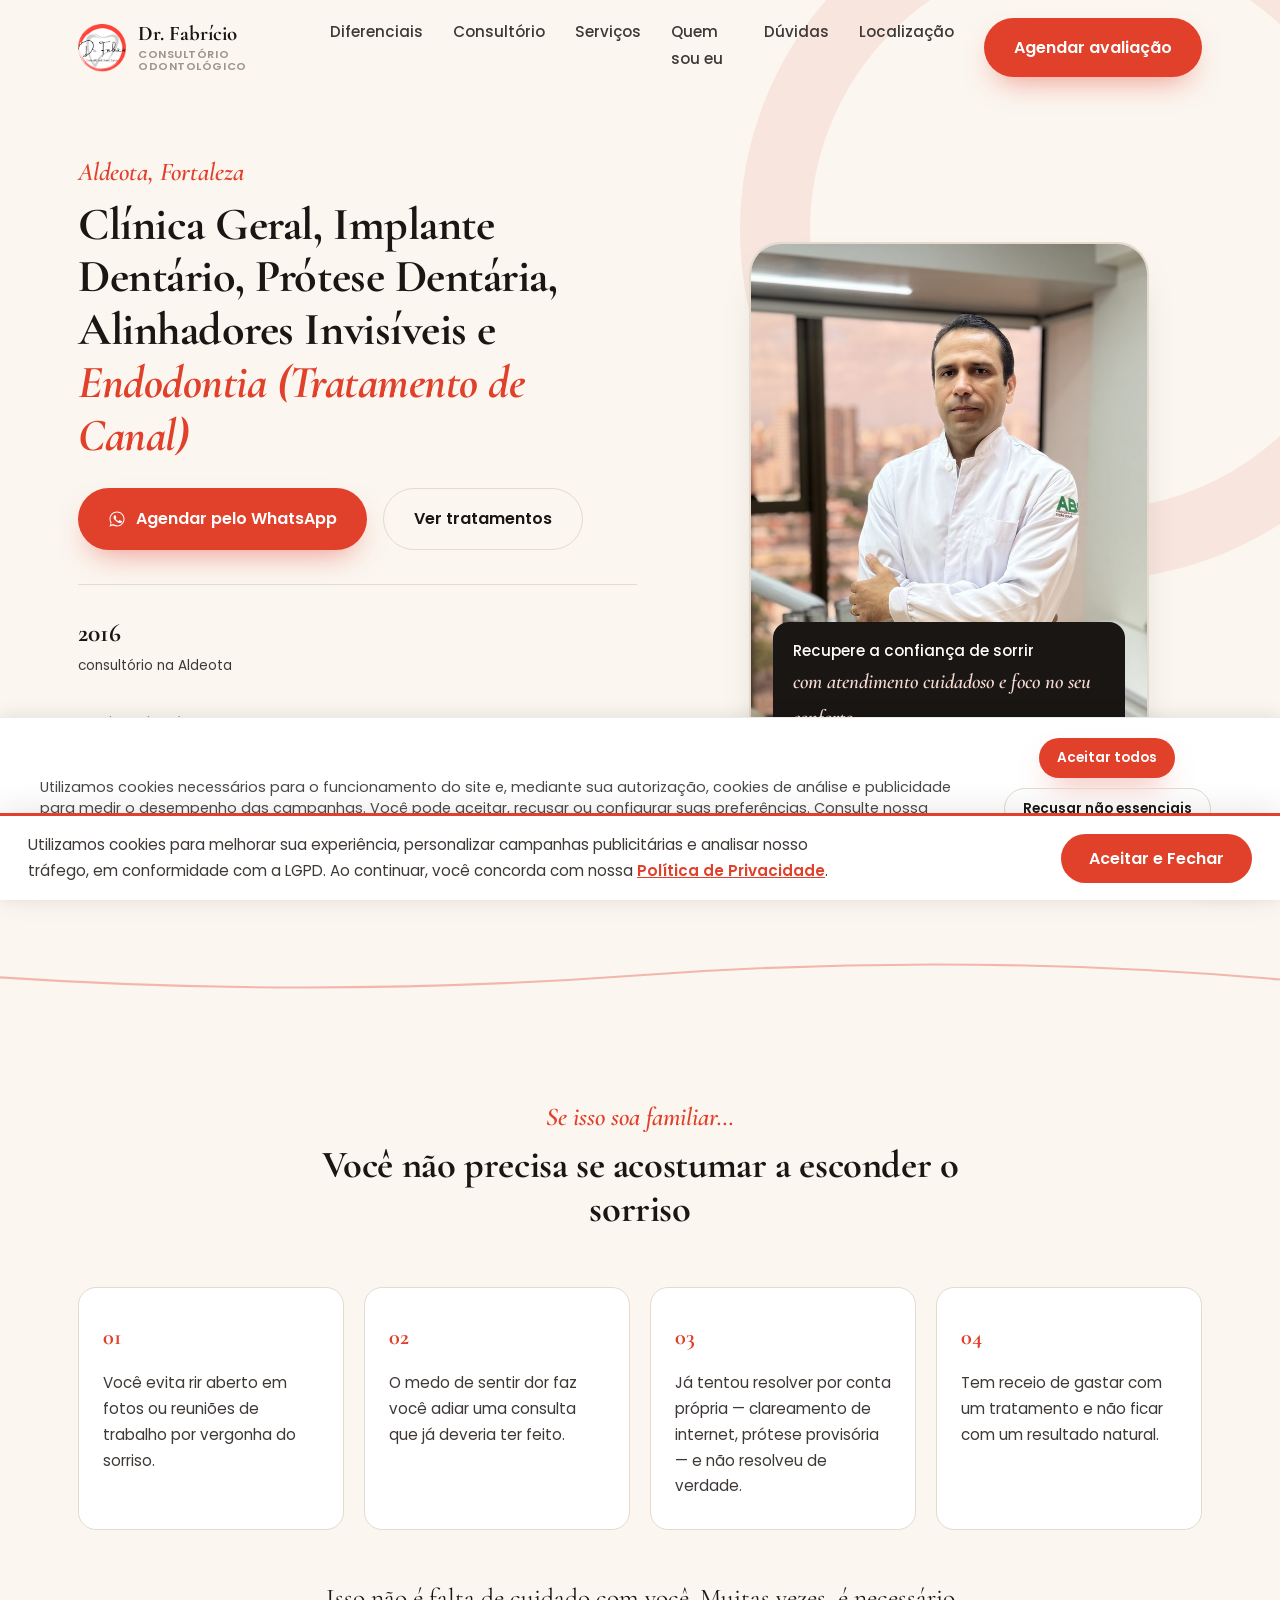
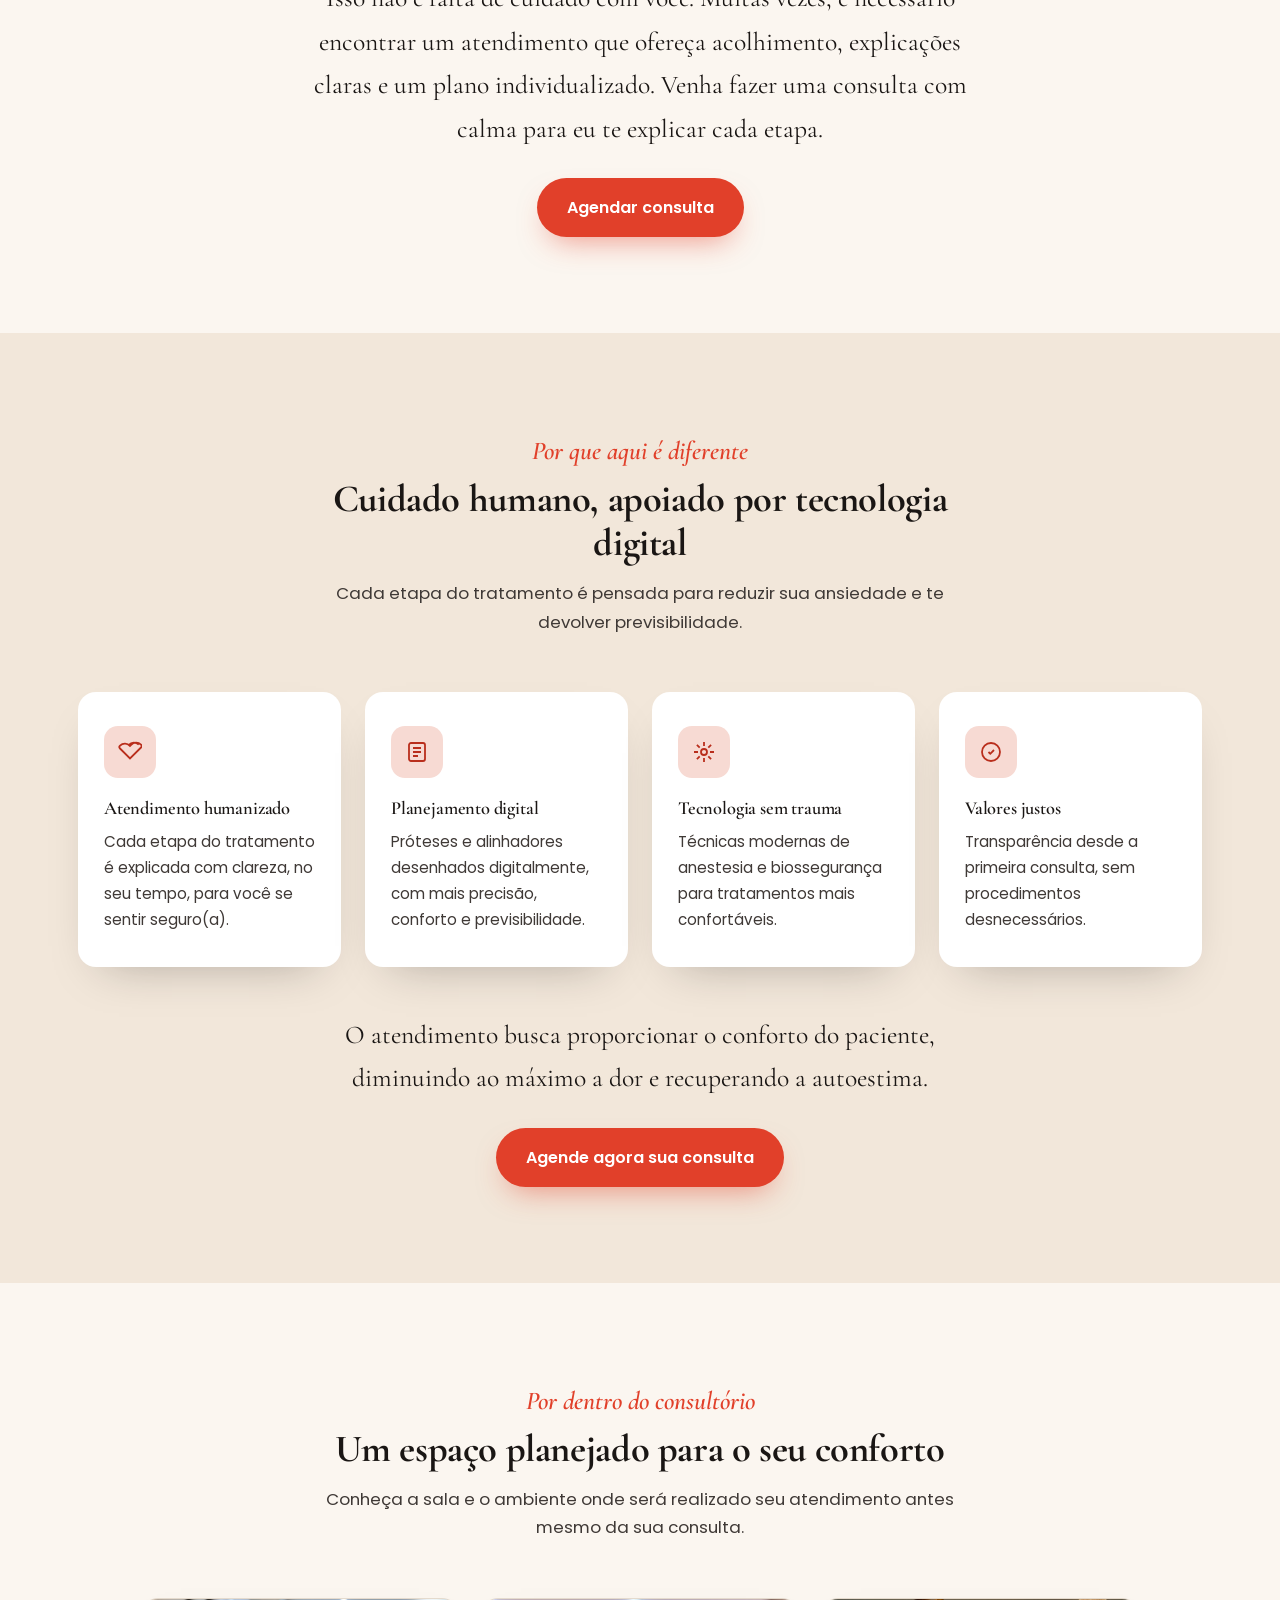
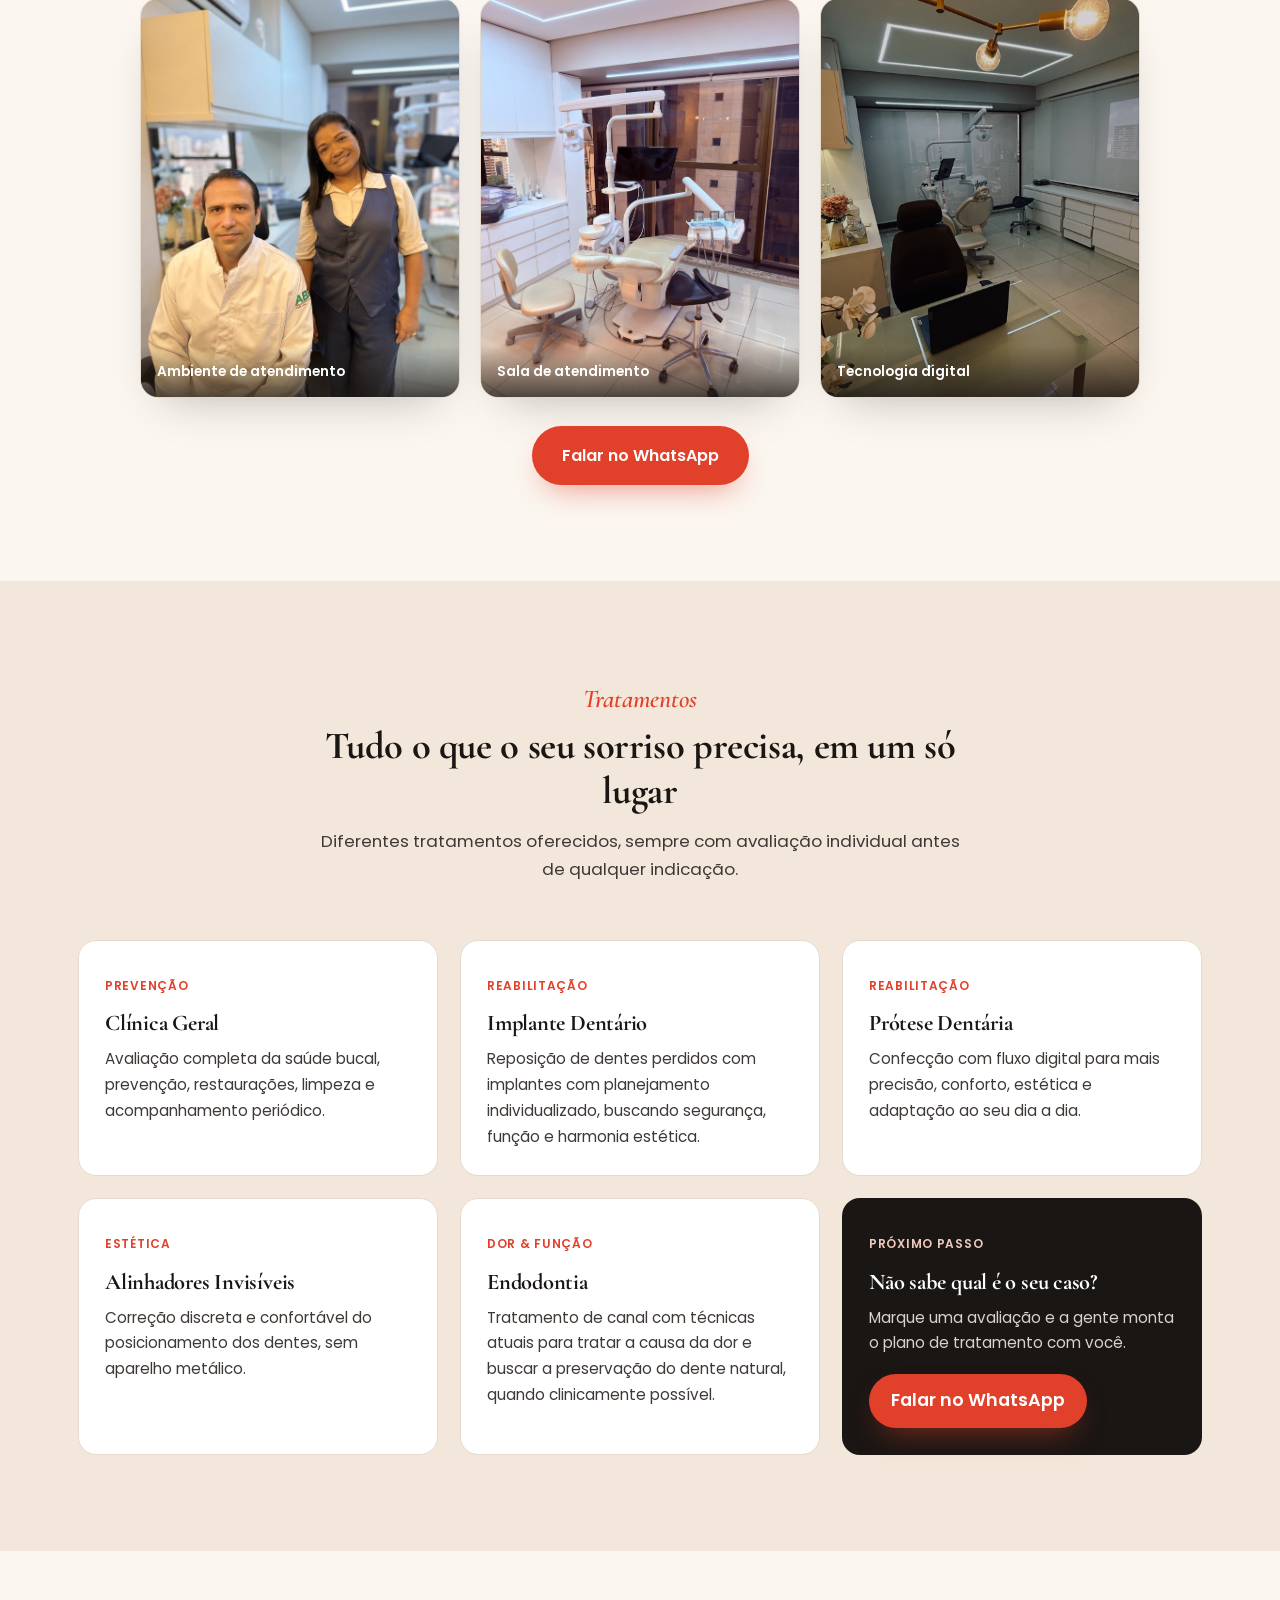
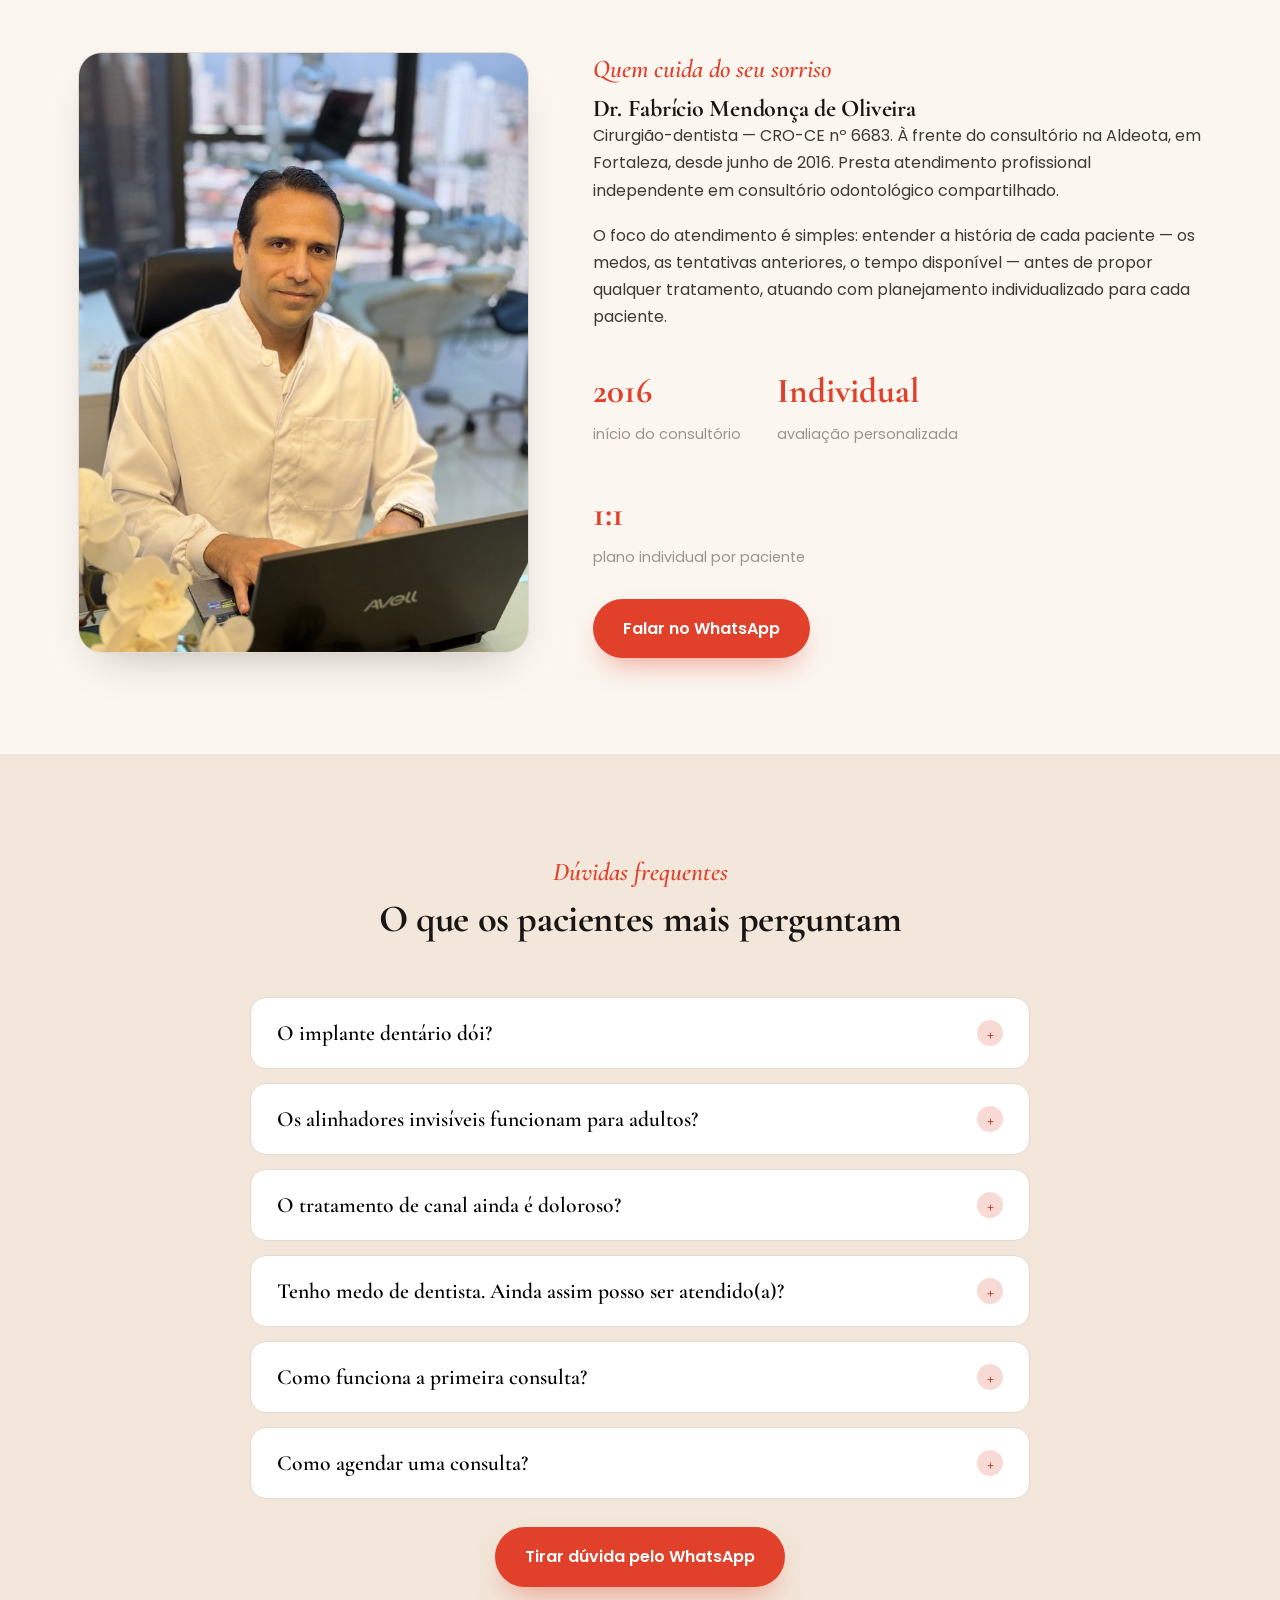
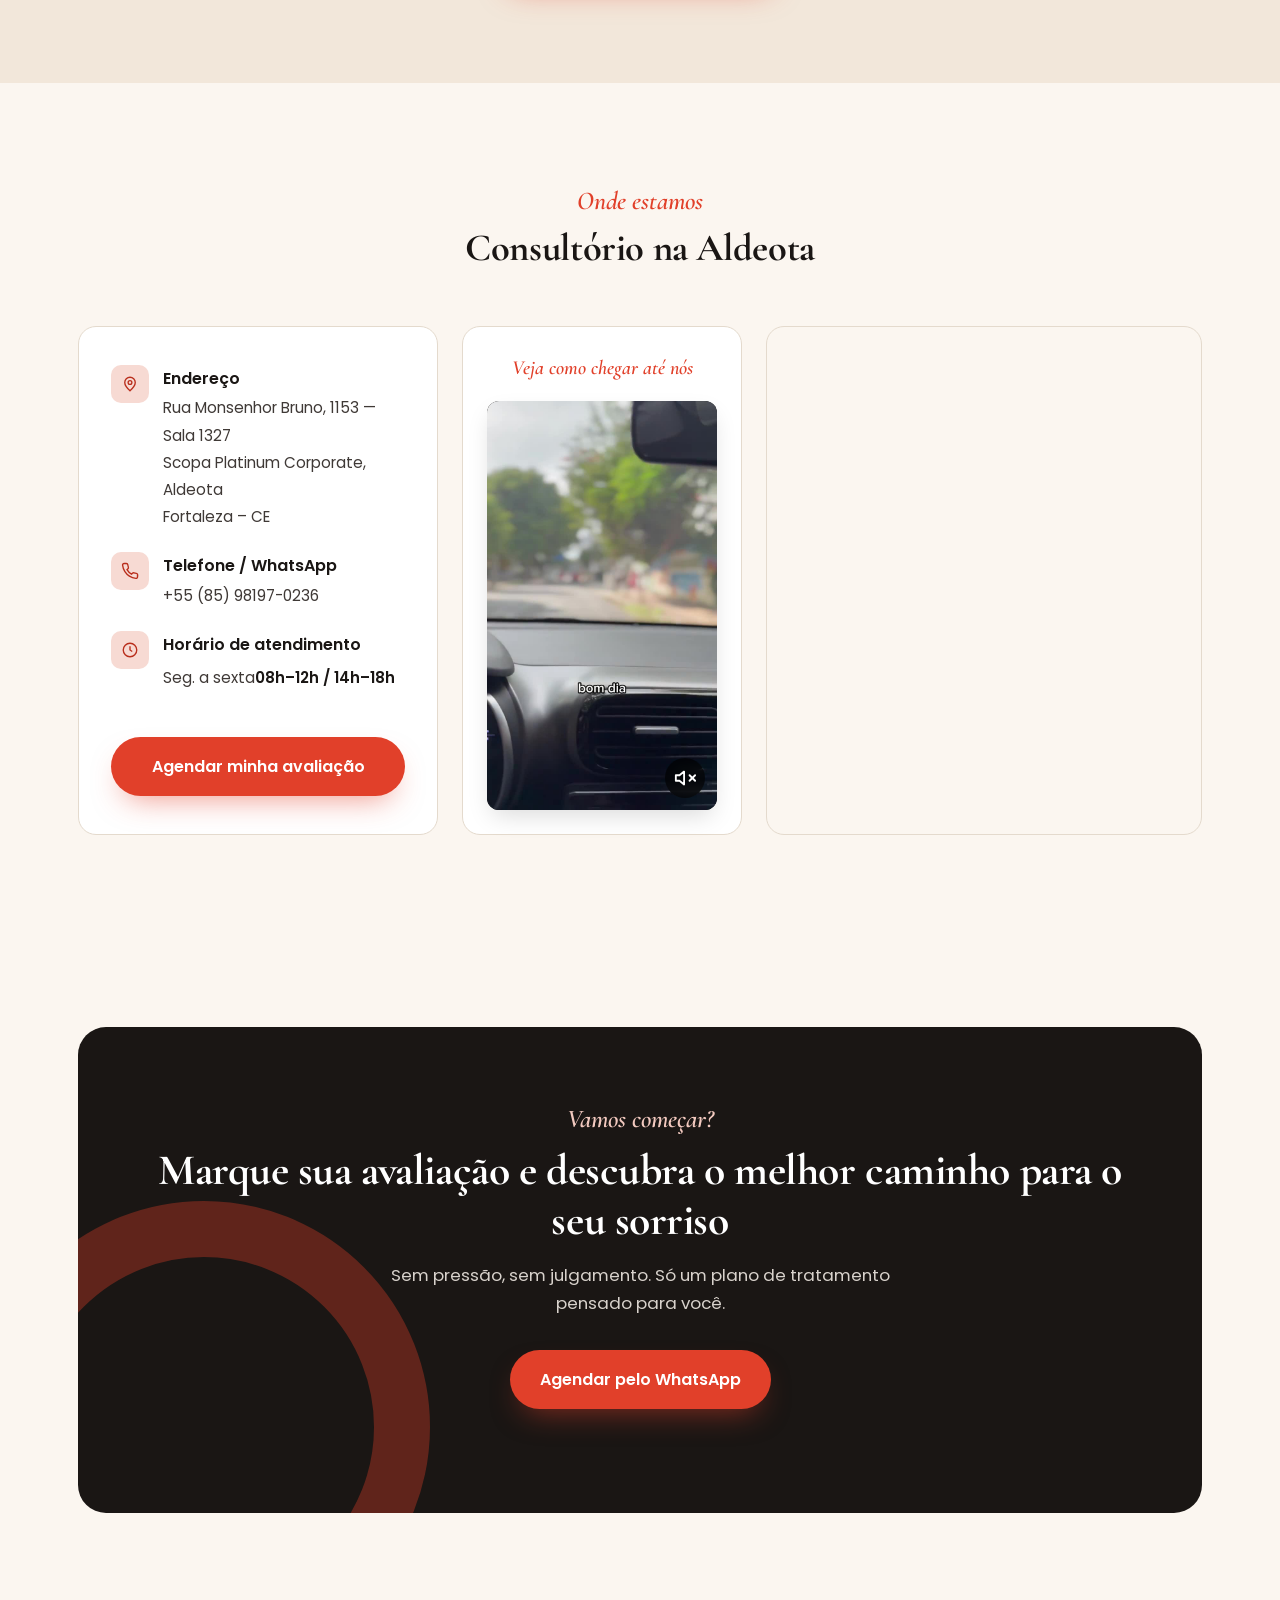
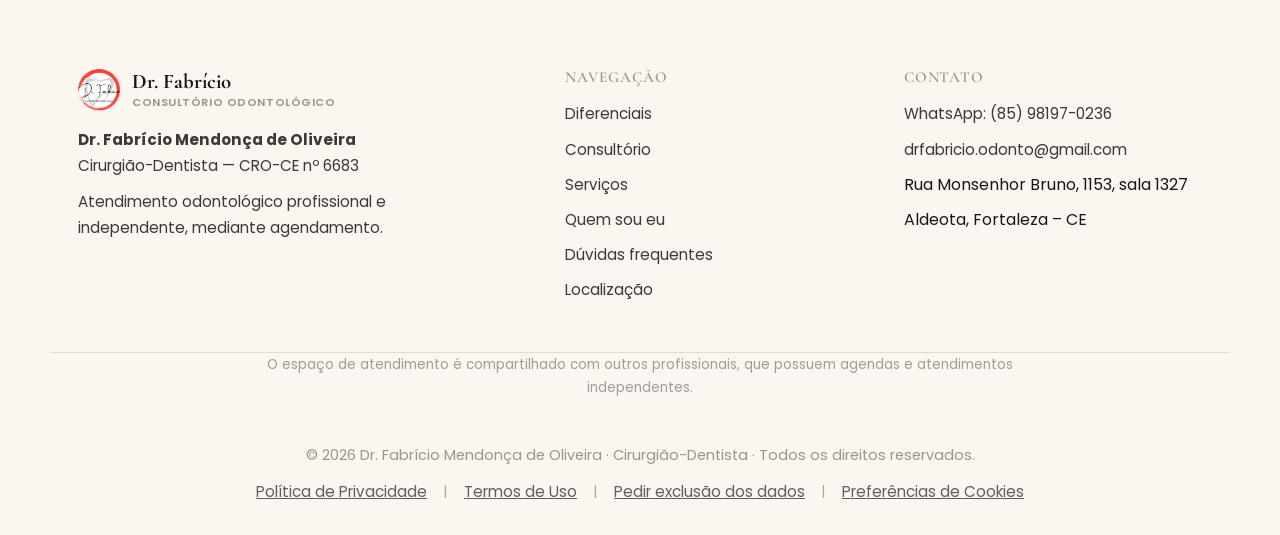
==== commit 6eaefc03: "Atualizar o index.html" ====
--- a/index.html
+++ b/index.html
@@ -522,6 +522,7 @@
       <h4>Contato</h4>
       <ul>
         <li><a href="https://wa.me/5585981970236" target="_blank" rel="noopener noreferrer">WhatsApp: (85) 98197-0236</a></li>
+        <li><a href="mailto:drfabricio.odonto@gmail.com">drfabricio.odonto@gmail.com</a></li>
         <li><span>Rua Monsenhor Bruno, 1153, sala 1327</span></li>
         <li><span>Aldeota, Fortaleza – CE</span></li>
       </ul>
@@ -597,53 +598,16 @@
     const banner = document.getElementById("cookieConsentBanner");
     const modal = document.getElementById("cookiePreferencesModal");
     const analyticsToggle = document.getElementById("cookieAnalyticsToggle");
-
     const consent = localStorage.getItem("cookieConsent");
-    if (!consent) {
-      banner.style.display = "flex";
-    }
-
-    function acceptAll() {
-      localStorage.setItem("cookieConsent", "all");
-      banner.style.display = "none";
-      modal.style.display = "none";
-    }
-
-    function rejectNonEssential() {
-      localStorage.setItem("cookieConsent", "essential");
-      banner.style.display = "none";
-      modal.style.display = "none";
-    }
-
+    if (!consent) { banner.style.display = "flex"; }
+    function acceptAll() { localStorage.setItem("cookieConsent", "all"); banner.style.display = "none"; modal.style.display = "none"; }
+    function rejectNonEssential() { localStorage.setItem("cookieConsent", "essential"); banner.style.display = "none"; modal.style.display = "none"; }
     document.getElementById("btnAcceptCookies").addEventListener("click", acceptAll);
     document.getElementById("btnRejectCookies").addEventListener("click", rejectNonEssential);
-    
-    document.getElementById("btnConfigCookies").addEventListener("click", function() {
-      banner.style.display = "none";
-      openCookiePreferences(null);
-    });
-
-    document.getElementById("btnSaveCookiePrefs").addEventListener("click", function() {
-      if (analyticsToggle.checked) {
-        acceptAll();
-      } else {
-        rejectNonEssential();
-      }
-    });
-
-    document.getElementById("btnCloseCookiePrefs").addEventListener("click", function() {
-      modal.style.display = "none";
-      if (!localStorage.getItem("cookieConsent")) {
-        banner.style.display = "flex";
-      }
-    });
-
-    window.openCookiePreferences = function(e) {
-      if(e) e.preventDefault(); 
-      const currentConsent = localStorage.getItem("cookieConsent");
-      analyticsToggle.checked = (currentConsent === "all");
-      modal.style.display = "flex";
-    };
+    document.getElementById("btnConfigCookies").addEventListener("click", function() { banner.style.display = "none"; openCookiePreferences(null); });
+    document.getElementById("btnSaveCookiePrefs").addEventListener("click", function() { if (analyticsToggle.checked) { acceptAll(); } else { rejectNonEssential(); } });
+    document.getElementById("btnCloseCookiePrefs").addEventListener("click", function() { modal.style.display = "none"; if (!localStorage.getItem("cookieConsent")) { banner.style.display = "flex"; } });
+    window.openCookiePreferences = function(e) { if(e) e.preventDefault(); const currentConsent = localStorage.getItem("cookieConsent"); analyticsToggle.checked = (currentConsent === "all"); modal.style.display = "flex"; };
   });
 </script>
 
